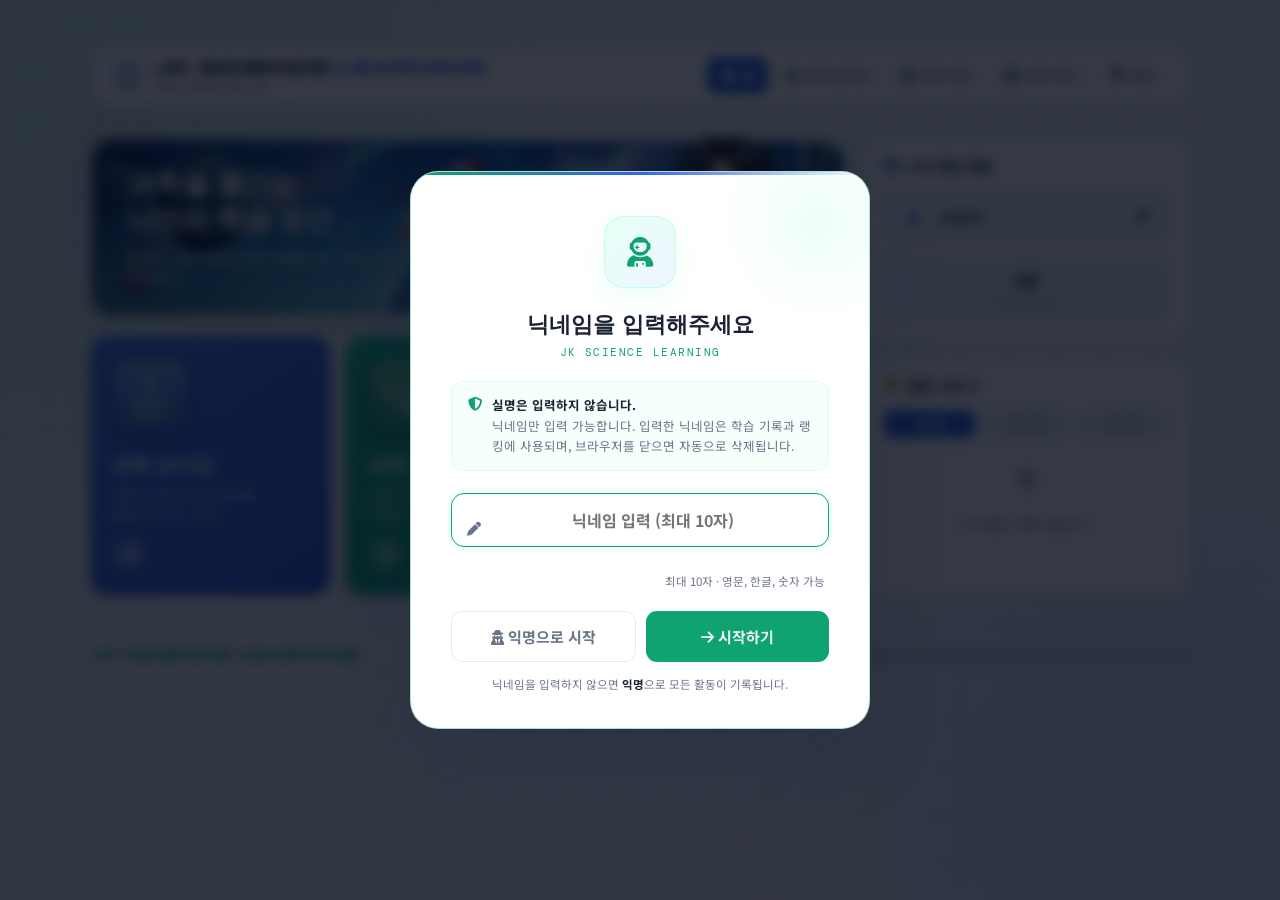
==== index.html @ e24e3aee "Update index.html" ====
<!DOCTYPE html>
<html lang="ko">
<head>
  <meta charset="UTF-8"/>
  <meta name="viewport" content="width=device-width, initial-scale=1.0"/>
  <title>JK SCIENCE LEARNING</title>
  <link rel="preconnect" href="https://fonts.googleapis.com"/>
  <link rel="preconnect" href="https://fonts.gstatic.com" crossorigin/>
  <link href="https://fonts.googleapis.com/css2?family=Noto+Sans+KR:wght@300;400;500;700;900&family=DM+Mono:wght@400;500&family=Syne:wght@700;800&display=swap" rel="stylesheet"/>
  <link rel="stylesheet" href="https://cdnjs.cloudflare.com/ajax/libs/font-awesome/6.5.1/css/all.min.css"/>
  <style>
    /* ══════════════════════════════════════
       JK SCIENCE LEARNING — 통합 디자인 시스템
       ══════════════════════════════════════ */
    :root {
      --bg:#eef2fb; --surface:#ffffff; --card:#ffffff; --card-h:#f5f8ff;
      --accent:#0ea36f; --a-glow:rgba(14,163,111,0.16);
      --blue:#3763e8; --red:#e0463f; --green:#12b886; --gold:#e2960b; --purple:#7048e8;
      --text:#1a2233; --sub:#6a7488;
      --border:rgba(20,30,60,0.09); --border-h:rgba(14,163,111,0.35);
      --nav-blue:#3763e8; --nav-blue2:#5b8def;
    }
    *,*::before,*::after { box-sizing:border-box; margin:0; padding:0; }
    html { scroll-behavior:smooth; }
    body {
      font-family:'Noto Sans KR',sans-serif; background:var(--bg); color:var(--text);
      min-height:100vh; padding:0 20px 60px; display:flex; flex-direction:column; align-items:center;
    }
    body::before {
      content:''; position:fixed; inset:0; z-index:0;
      background-image:linear-gradient(var(--border) 1px,transparent 1px),linear-gradient(90deg,var(--border) 1px,transparent 1px);
      background-size:48px 48px; pointer-events:none;
    }
    .bg-glow { position:fixed; z-index:0; pointer-events:none; border-radius:50%; filter:blur(120px); opacity:0.12; }
    .bg-glow-1 { width:600px; height:600px; background:var(--accent); top:-200px; left:-200px; }
    .bg-glow-2 { width:500px; height:500px; background:var(--blue); bottom:-150px; right:-150px; }

    .wrap { position:relative; z-index:1; width:100%; max-width:clamp(1100px, 82vw, 1500px); display:flex; flex-direction:column; gap:30px; padding-top:44px; }

    /* HEADER */
    header { display:flex; justify-content:space-between; align-items:center; padding-bottom:24px; border-bottom:1px solid var(--border); }
    .logo h1 { font-family:'Syne',sans-serif; font-size:25px; font-weight:800; letter-spacing:2px; color:var(--accent); text-shadow:0 0 20px rgba(91,255,200,0.4); cursor:pointer; }
    .logo p { font-size:13px; color:var(--sub); margin-top:5px; }
    .rank-chip { display:flex; align-items:center; gap:9px; background:var(--card); border:1px solid var(--border); border-radius:50px; padding:10px 18px; font-size:14px; font-weight:700; cursor:pointer; transition:all 0.2s; }
    .rank-chip:hover { border-color:var(--gold); color:var(--gold); box-shadow:0 0 16px rgba(255,209,102,0.15); }
    .rank-chip i { color:var(--gold); }

    /* VIEW */
    .view { display:none; flex-direction:column; gap:28px; }
    .view.active { display:flex; animation:fadeIn 0.4s ease; }

    /* WELCOME */
    .welcome { background:linear-gradient(135deg,var(--card) 0%,#eef2fb 100%); border:1px solid var(--border); border-radius:20px; padding:38px 42px; position:relative; overflow:hidden; }
    .welcome::before { content:''; position:absolute; top:-70px; right:-70px; width:240px; height:240px; background:radial-gradient(circle,rgba(91,255,200,0.14),transparent 65%); }
    .welcome::after { content:''; position:absolute; bottom:0; left:0; width:100%; height:3px; background:linear-gradient(90deg,var(--accent),var(--blue),transparent); }
    .welcome h2 { font-size:25px; font-weight:900; line-height:1.35; margin-bottom:10px; }
    .welcome h2 em { font-style:normal; color:var(--accent); }
    .welcome p { font-size:14.5px; color:var(--sub); line-height:1.7; }
    .welcome p em { font-style:normal; color:var(--accent); font-weight:700; }

    /* SECTION LABEL */
    .sec-head { display:flex; align-items:center; gap:12px; }
    .sec-label { font-family:'DM Mono',monospace; font-size:11px; letter-spacing:0.15em; text-transform:uppercase; color:var(--accent); }
    .sec-div { flex:1; height:1px; background:var(--border); }

    /* ══ 홈 탭 메뉴 ══ */
    .home-tab-grid { display:grid; grid-template-columns:repeat(3,1fr); gap:22px; }
    @media (max-width:860px){ .home-tab-grid{ grid-template-columns:repeat(2,1fr); } }
    @media (max-width:560px){ .home-tab-grid{ grid-template-columns:1fr; } }
    .home-tab-card {
      background:var(--card); border:1px solid var(--border); border-radius:22px; padding:44px 32px;
      cursor:pointer; transition:all 0.28s cubic-bezier(.25,.8,.25,1); position:relative; overflow:hidden;
      display:flex; flex-direction:column; align-items:center; text-align:center; gap:12px;
    }
    .home-tab-card::before { content:''; position:absolute; top:0; left:0; width:100%; height:4px; background:var(--htc); }
    .home-tab-card .htc-glow { position:absolute; width:280px; height:280px; border-radius:50%; background:var(--htc); opacity:0; filter:blur(80px); top:-80px; right:-80px; transition:opacity 0.4s; }
    .home-tab-card:hover { transform:translateY(-8px); background:var(--card-h); border-color:rgba(20,30,60,0.16); box-shadow:0 22px 55px rgba(20,30,60,0.16); }
    .home-tab-card:hover .htc-glow { opacity:0.18; }
    .htc-icon { width:80px; height:80px; border-radius:20px; display:grid; place-items:center; font-size:36px; color:var(--htc); border:1px solid var(--htc); background:color-mix(in srgb, var(--htc) 10%, transparent); margin-bottom:6px; }
    .htc-title { font-family:'Syne',sans-serif; font-size:22px; font-weight:800; color:var(--text); }
    .htc-en { font-family:'DM Mono',monospace; font-size:11px; color:var(--htc); letter-spacing:0.12em; }
    .htc-desc { font-size:13.5px; color:var(--sub); line-height:1.65; max-width:280px; }
    .htc-go { margin-top:6px; font-size:14px; font-weight:700; color:var(--htc); display:flex; align-items:center; gap:7px; }

    /* GRADE CARDS */
    .grade-grid { display:grid; grid-template-columns:repeat(3,1fr); gap:22px; }
    @media (max-width:820px){ .grade-grid{ grid-template-columns:1fr; } }
    .grade-card {
      background:var(--card); border:1px solid var(--border); border-radius:22px; padding:40px 30px;
      cursor:pointer; transition:all 0.28s cubic-bezier(.25,.8,.25,1); position:relative; overflow:hidden;
      display:flex; flex-direction:column; align-items:center; text-align:center; gap:10px; min-height:280px; justify-content:center;
    }
    .grade-card::before { content:''; position:absolute; top:0; left:0; width:100%; height:4px; background:var(--gc); }
    .grade-card .gcard-glow { position:absolute; width:200px; height:200px; border-radius:50%; background:var(--gc); opacity:0; filter:blur(70px); top:-40px; right:-40px; transition:opacity 0.4s; }
    .grade-card:not(.disabled):hover { transform:translateY(-8px); background:var(--card-h); border-color:rgba(20,30,60,0.16); box-shadow:0 22px 55px rgba(20,30,60,0.16); }
    .grade-card:not(.disabled):hover .gcard-glow { opacity:0.22; }
    .grade-card.disabled { opacity:0.5; cursor:not-allowed; }
    .gc-icon { width:72px; height:72px; border-radius:18px; display:grid; place-items:center; font-size:32px; color:var(--gc); border:1px solid var(--gc); background:color-mix(in srgb, var(--gc) 10%, transparent); margin-bottom:8px; }
    .gc-num { font-family:'Syne',sans-serif; font-size:46px; font-weight:800; color:var(--gc); line-height:1; letter-spacing:1px; }
    .gc-label { font-family:'Noto Sans KR',sans-serif; font-size:16px; font-weight:700; color:var(--text); }
    .gc-meta { font-family:'DM Mono',monospace; font-size:13px; color:var(--sub); margin-top:2px; }
    .gc-btn { margin-top:12px; font-size:13px; font-weight:700; color:var(--gc); display:flex; align-items:center; gap:7px; }
    .gc-btn.locked { color:var(--sub); }

    /* SUBPAGE HEAD */
    .sub-head { display:flex; align-items:center; gap:16px; }
    .back-btn { width:44px; height:44px; border-radius:12px; background:var(--card); border:1px solid var(--border); color:var(--text); display:grid; place-items:center; font-size:16px; cursor:pointer; transition:all 0.2s; flex-shrink:0; }
    .back-btn:hover { border-color:var(--border-h); color:var(--accent); }
    .sub-title { display:flex; flex-direction:column; }
    .sub-title h2 { font-size:24px; font-weight:900; letter-spacing:-0.5px; }
    .sub-title .crumb { font-family:'DM Mono',monospace; font-size:11px; letter-spacing:0.12em; text-transform:uppercase; color:var(--sub); margin-bottom:4px; }
    .sub-actions { margin-left:auto; }

    /* FILTER TABS */
    .filters { display:flex; gap:8px; flex-wrap:wrap; }
    .ftab { padding:8px 16px; border-radius:9px; background:var(--card); border:1px solid var(--border); color:var(--sub); font-size:13px; font-weight:600; cursor:pointer; transition:all 0.2s; max-width:220px; overflow:hidden; text-overflow:ellipsis; white-space:nowrap; }
    .ftab:hover { color:var(--text); }
    .ftab.active { background:var(--accent); color:var(--bg); border-color:var(--accent); }

    /* CHAPTER GRID */
    .ch-grid { display:grid; grid-template-columns:repeat(auto-fit,minmax(150px,1fr)); gap:14px; }
    @media (max-width:480px){ .ch-grid{ grid-template-columns:repeat(2,1fr); gap:10px; } }
    @media (max-width:340px){ .ch-grid{ grid-template-columns:1fr; } }
    .ch-card { background:var(--card); border:1px solid var(--border); border-radius:16px; padding:22px; cursor:pointer; transition:all 0.25s; display:flex; flex-direction:column; gap:11px; }
    .ch-card:hover { background:var(--card-h); border-color:var(--border-h); transform:translateY(-4px); box-shadow:0 12px 30px rgba(20,30,60,0.128); }
    .ch-top { display:flex; justify-content:space-between; align-items:center; }
    .ch-ic { width:40px; height:40px; background:rgba(91,255,200,0.08); border:1px solid rgba(91,255,200,0.2); border-radius:10px; display:grid; place-items:center; color:var(--accent); font-size:16px; }
    .ch-cnt { font-family:'DM Mono',monospace; font-size:13px; color:var(--sub); }
    .ch-title { font-size:15px; font-weight:700; line-height:1.4; }
    .ch-levels { display:flex; gap:6px; }
    .lv { font-size:11px; padding:3px 8px; border-radius:5px; font-weight:700; }
    .lv1 { color:var(--green); background:rgba(107,203,119,0.1); }
    .lv2 { color:var(--blue); background:rgba(77,150,255,0.1); }
    .lv3 { color:var(--red); background:rgba(255,107,107,0.1); }
    .ch-go { font-size:13px; font-weight:700; color:var(--accent); display:flex; align-items:center; gap:6px; margin-top:2px; }

    /* CHAPTER HUB (mode select) */
    .mode-grid { display:grid; grid-template-columns:repeat(3,1fr); gap:20px; }
    @media (max-width:820px){ .mode-grid{ grid-template-columns:1fr; } }
    .mode-card { background:var(--card); border:1px solid var(--border); border-radius:20px; padding:32px 26px; cursor:pointer; transition:all 0.28s; position:relative; overflow:hidden; display:flex; flex-direction:column; gap:10px; }
    .mode-card::before { content:''; position:absolute; bottom:0; left:0; width:100%; height:3px; background:var(--mc); transform:scaleX(0); transform-origin:left; transition:transform 0.35s; }
    .mode-card:hover { transform:translateY(-6px); background:var(--card-h); border-color:rgba(20,30,60,0.16); box-shadow:0 18px 44px rgba(20,30,60,0.144); }
    .mode-card:hover::before { transform:scaleX(1); }
    .mc-ic { width:56px; height:56px; border-radius:14px; display:grid; place-items:center; font-size:24px; color:var(--mc); border:1px solid var(--mc); background:color-mix(in srgb,var(--mc) 8%,transparent); margin-bottom:6px; }
    .mc-title { font-size:20px; font-weight:900; display:flex; align-items:center; gap:8px; }
    .mc-en { font-family:'DM Mono',monospace; font-size:11px; color:var(--mc); letter-spacing:0.1em; }
    .mc-desc { font-size:13px; color:var(--sub); line-height:1.6; }
    .mc-go { margin-top:8px; font-size:13px; font-weight:700; color:var(--mc); display:flex; align-items:center; gap:6px; }

    /* FLASHCARD */
    .fc-container { perspective:1200px; width:100%; max-width:580px; height:330px; margin:14px auto; cursor:pointer; }
    .fc-inner { width:100%; height:100%; position:relative; transform-style:preserve-3d; transition:transform 0.55s cubic-bezier(0.4,0,0.2,1); }
    .fc-inner.flipped { transform:rotateY(180deg); }
    .fc-face { position:absolute; width:100%; height:100%; backface-visibility:hidden; -webkit-backface-visibility:hidden; border-radius:20px; border:2px solid var(--border-h); padding:38px; display:flex; flex-direction:column; justify-content:center; align-items:center; text-align:center; box-shadow:0 15px 40px rgba(20,30,60,0.128); }
    .fc-front { background:linear-gradient(135deg,var(--card) 0%,#ffffff 100%); }
    .fc-front .fc-hint { font-size:13px; color:var(--accent); margin-bottom:16px; font-weight:700; }
    .fc-front h2 { font-size:40px; font-weight:900; word-break:keep-all; line-height:1.25; }
    .fc-front .fc-tap { position:absolute; bottom:18px; font-size:12px; color:var(--sub); opacity:0.6; }
    .fc-back { background:linear-gradient(135deg,#ffffff 0%,var(--card) 100%); transform:rotateY(180deg); border-color:rgba(77,150,255,0.35); }
    .fc-back h3 { font-size:23px; color:var(--accent); margin-bottom:16px; }
    .fc-back .def { font-size:18px; line-height:1.6; word-break:keep-all; margin-bottom:16px; }
    .fc-back .ex { font-size:14px; color:var(--sub); font-style:italic; margin-bottom:8px; }
    .fc-back .rus { font-size:13px; color:var(--blue); }
    .fc-ctrl { display:flex; justify-content:center; align-items:center; gap:22px; }
    .fc-ctrl button { background:var(--card); border:1px solid var(--border); color:var(--text); width:52px; height:52px; border-radius:50%; cursor:pointer; font-size:18px; transition:0.2s; }
    .fc-ctrl button:hover { border-color:var(--accent); color:var(--accent); transform:scale(1.08); }
    .fc-prog { font-family:'DM Mono',monospace; font-size:16px; font-weight:700; color:var(--sub); min-width:80px; text-align:center; }

    /* GAME HUD */
    .game-hud { display:flex; gap:14px; flex-wrap:wrap; }
    .hud-box { background:var(--card); border:1px solid var(--border); border-radius:12px; padding:14px 22px; text-align:center; flex:1; min-width:90px; }
    .hud-val { font-family:'DM Mono',monospace; font-size:24px; font-weight:700; }
    .hud-label { font-size:11px; color:var(--sub); margin-top:2px; }
    .hud-time .hud-val { color:var(--gold); }
    .hud-score .hud-val { color:var(--accent); }
    .hud-combo .hud-val { color:var(--red); }

    /* RACE */
    .race-q { background:linear-gradient(135deg,var(--card),#ffffff); border:1px solid var(--border-h); border-radius:18px; padding:36px 30px; text-align:center; min-height:120px; display:flex; flex-direction:column; justify-content:center; gap:8px; }
    .race-q .q-hint { font-size:12px; color:var(--accent); font-weight:700; }
    .race-q .q-def { font-size:22px; font-weight:700; line-height:1.5; word-break:keep-all; }
    .race-opts { display:grid; grid-template-columns:repeat(2,1fr); gap:14px; }
    @media (max-width:560px){ .race-opts{ grid-template-columns:1fr; } }
    .opt-btn { background:var(--card); border:1px solid var(--border); border-radius:14px; padding:20px; font-family:'Noto Sans KR',sans-serif; font-size:18px; font-weight:700; color:var(--text); cursor:pointer; transition:all 0.15s; }
    .opt-btn:hover { border-color:var(--accent); background:var(--card-h); }
    .opt-btn.correct { background:rgba(91,255,200,0.2); border-color:var(--accent); color:var(--accent); }
    .opt-btn.wrong { background:rgba(255,107,107,0.18); border-color:var(--red); color:var(--red); }

    /* HUNT */
    .hunt-target { background:linear-gradient(135deg,var(--card),#ffffff); border:1px solid var(--border-h); border-radius:16px; padding:24px; text-align:center; }
    .hunt-target .ht-hint { font-size:12px; color:var(--green); font-weight:700; margin-bottom:8px; }
    .hunt-target .ht-def { font-size:19px; font-weight:700; line-height:1.5; word-break:keep-all; }
    .hunt-board { display:grid; grid-template-columns:repeat(4,1fr); gap:12px; }
    @media (max-width:560px){ .hunt-board{ grid-template-columns:repeat(2,1fr); } }
    .hunt-cell { background:var(--card); border:1px solid var(--border); border-radius:12px; padding:18px 10px; text-align:center; font-size:15px; font-weight:700; cursor:pointer; transition:all 0.15s; min-height:64px; display:flex; align-items:center; justify-content:center; word-break:keep-all; }
    .hunt-cell:hover { border-color:var(--green); background:var(--card-h); }
    .hunt-cell.found { background:rgba(107,203,119,0.15); border-color:var(--green); color:var(--green); pointer-events:none; opacity:0.65; }
    .hunt-cell.shake { animation:shake 0.35s; border-color:var(--red); }
    @keyframes shake { 0%,100%{transform:translateX(0)} 25%{transform:translateX(-6px)} 75%{transform:translateX(6px)} }

    /* RESULT */
    .result-card { background:linear-gradient(135deg,var(--card),#ffffff); border:1px solid var(--border-h); border-radius:20px; padding:44px; text-align:center; }
    .result-card .trophy { font-size:50px; color:var(--gold); margin-bottom:16px; }
    .result-card h2 { font-size:26px; font-weight:900; margin-bottom:8px; }
    .result-card .score-big { font-family:'DM Mono',monospace; font-size:54px; font-weight:700; color:var(--accent); margin:10px 0; }
    .result-card .res-detail { color:var(--sub); font-size:14px; }

    /* RANKING */
    .rank-table { background:var(--card); border:1px solid var(--border); border-radius:16px; overflow:hidden; }
    .rank-row { display:flex; align-items:center; padding:14px 20px; border-bottom:1px solid var(--border); gap:14px; }
    .rank-row:last-child { border-bottom:none; }
    .rank-row.me { background:rgba(91,255,200,0.06); }
    .rank-pos { font-family:'DM Mono',monospace; font-size:18px; font-weight:700; width:40px; color:var(--sub); }
    .rank-pos.top1 { color:var(--gold); }
    .rank-pos.top2 { color:#c0c8d4; }
    .rank-pos.top3 { color:#cd7f32; }
    .rank-name { flex:1; font-weight:700; font-size:15px; }
    .rank-meta { font-size:12px; color:var(--sub); }
    .rank-score { font-family:'DM Mono',monospace; font-size:18px; font-weight:700; color:var(--accent); }

    /* ══ 과학 게임 — 게임 선택 카드 ══ */
    .mem-game-grid { display:grid; grid-template-columns:repeat(auto-fit,minmax(240px,1fr)); gap:22px; }
    @media (max-width:620px){ .mem-game-grid{ grid-template-columns:1fr; } }
    .mem-game-card {
      background:var(--card); border:1px solid var(--border); border-radius:22px; padding:40px 30px;
      cursor:pointer; transition:all 0.28s; position:relative; overflow:hidden;
      display:flex; flex-direction:column; align-items:center; text-align:center; gap:10px;
    }
    .mem-game-card::before { content:''; position:absolute; top:0; left:0; width:100%; height:4px; background:var(--mgc); }
    .mem-game-card .mgc-glow { position:absolute; width:200px; height:200px; border-radius:50%; background:var(--mgc); opacity:0; filter:blur(70px); top:-40px; right:-40px; transition:opacity 0.4s; }
    .mem-game-card:hover { transform:translateY(-8px); background:var(--card-h); border-color:rgba(20,30,60,0.16); box-shadow:0 22px 55px rgba(20,30,60,0.16); }
    .mem-game-card:hover .mgc-glow { opacity:0.22; }
    .mgc-icon { width:72px; height:72px; border-radius:18px; display:grid; place-items:center; font-size:32px; color:var(--mgc); border:1px solid var(--mgc); background:color-mix(in srgb,var(--mgc) 10%,transparent); margin-bottom:8px; }
    .mgc-title { font-family:'Syne',sans-serif; font-size:20px; font-weight:800; }
    .mgc-en { font-family:'DM Mono',monospace; font-size:11px; color:var(--mgc); letter-spacing:0.1em; }
    .mgc-desc { font-size:13px; color:var(--sub); line-height:1.6; }
    .mgc-go { font-size:13px; font-weight:700; color:var(--mgc); display:flex; align-items:center; gap:6px; margin-top:6px; }

    /* ══ 과학 게임 — 난이도 선택 ══ */
    .mem-name-box { display:flex; align-items:center; gap:12px; background:var(--card); border:1px solid var(--border); border-radius:14px; padding:16px 20px; }
    .mem-name-box label { font-size:13px; color:var(--sub); font-weight:600; white-space:nowrap; }
    .mem-name-box input { flex:1; background:var(--bg); border:1px solid var(--border); border-radius:8px; padding:10px 14px; color:var(--text); font-family:'Noto Sans KR',sans-serif; font-size:15px; font-weight:700; max-width:200px; }
    .mem-name-box input:focus { outline:none; border-color:var(--accent); }
    .levels-grid { display:grid; grid-template-columns:repeat(auto-fit,minmax(150px,1fr)); gap:14px; }
    .lvl-card { background:var(--card); border:1px solid var(--border); border-radius:18px; padding:22px 16px; cursor:pointer; transition:all 0.2s; text-align:center; display:flex; flex-direction:column; gap:8px; }
    .lvl-card:hover { transform:translateY(-4px); background:var(--card-h); border-color:var(--border-h); box-shadow:0 12px 30px rgba(20,30,60,0.128); }
    .lvl-num { font-family:'Syne',sans-serif; font-size:38px; font-weight:800; color:var(--accent); line-height:1; }
    .lvl-desc { font-size:13px; color:var(--sub); }
    .lvl-pts { font-size:12px; font-weight:700; color:var(--bg); background:var(--accent); padding:3px 10px; border-radius:20px; display:inline-block; }
    .lvl-best { font-size:11px; color:var(--gold); }

    /* ══ 과학 게임 — 게임 보드 ══ */
    .mem-hud { display:flex; justify-content:space-between; align-items:center; gap:10px; flex-wrap:wrap; }
    .mem-hud .chip { background:var(--card); border:1px solid var(--border); border-radius:30px; padding:10px 16px; font-weight:700; font-size:14px; display:flex; align-items:center; gap:6px; }
    .mem-hud .chip b { font-size:18px; color:var(--accent); font-family:'DM Mono',monospace; }
    .mem-hud .chip.time-chip b { color:var(--gold); }
    .mem-hud-btns { display:flex; gap:8px; }
    .mem-btn { background:var(--card); border:1px solid var(--border); color:var(--text); cursor:pointer; padding:10px 16px; border-radius:30px; font-weight:700; font-size:14px; transition:all 0.2s; }
    .mem-btn:hover { border-color:var(--border-h); color:var(--accent); }
    .mem-board { display:grid; gap:clamp(6px,1.5vw,12px); margin:0 auto; perspective:1000px; max-width:680px; width:100%; }
    .mem-card { width:100%; aspect-ratio:3/4; min-height:80px; cursor:pointer; position:relative; transform-style:preserve-3d; transition:transform 0.45s; }
    .mem-card.flipped { transform:rotateY(180deg); }
    .mem-card.matched { animation:memPop .4s ease; pointer-events:none; }
    @keyframes memPop{0%{transform:rotateY(180deg) scale(1);}50%{transform:rotateY(180deg) scale(1.12);}100%{transform:rotateY(180deg) scale(1);}}
    .mem-face { position:absolute; inset:0; border-radius:14px; backface-visibility:hidden; -webkit-backface-visibility:hidden; display:flex; flex-direction:column; align-items:center; justify-content:center; box-shadow:0 4px 10px rgba(20,30,60,0.18); overflow:hidden; }
    /* 앞면 (뒤집히기 전) */
    .mem-front { background:linear-gradient(135deg,#e3e9fb,#eef2fb); border:2px solid rgba(20,30,60,0.10); color:var(--sub); font-size:clamp(24px,7vw,40px); }
    .mem-front::after { content:"?"; font-weight:800; }
    /* 뒷면 — 원소기호 (심볼) */
    .mem-back { transform:rotateY(180deg); }
    .mem-back.sym { background:linear-gradient(135deg,#ffffff,#fff4e6); color:#9a3412; }
    /* 뒷면 — 원소기호 (이름) */
    .mem-back.name { background:linear-gradient(135deg,#11998e,#38ef7d); color:#053b30; }
    /* 뒷면 — 생물분류 (카테고리) */
    .mem-back.bio-cat { background:linear-gradient(135deg,#5aa0ff,#a78bfa); color:#fff; }
    /* 뒷면 — 생물분류 (예시) */
    .mem-back.bio-ex { background:linear-gradient(135deg,#74d883,#38ef7d); color:#052a0a; }
    .mem-back .mem-emoji { font-size:clamp(22px,7vw,36px); line-height:1; }
    .mem-back .mem-symbol { font-size:clamp(20px,7vw,38px); font-weight:800; margin-top:2px; }
    .mem-back .mem-nm { font-size:clamp(14px,4.5vw,24px); font-weight:800; text-align:center; padding:4px; word-break:keep-all; }
    .mem-back .mem-anum { position:absolute; top:6px; left:8px; font-size:11px; font-weight:700; opacity:0.65; }
    .mem-card.matched .mem-face { box-shadow:0 0 0 3px var(--gold), 0 4px 10px rgba(20,30,60,0.18); }

    /* ══ 기억력 랭킹 ══ */
    .mem-rank-section { display:flex; flex-direction:column; gap:14px; }
    .mem-rank-tabs { display:flex; gap:6px; flex-wrap:wrap; }
    .mem-rank-tabs button { background:var(--card); border:1px solid var(--border); color:var(--sub); cursor:pointer; padding:8px 14px; border-radius:9px; font-weight:700; font-size:13px; transition:all 0.2s; }
    .mem-rank-tabs button.on { background:var(--accent); color:var(--bg); border-color:var(--accent); }

    /* BUTTONS */
    .btn { padding:14px 28px; border-radius:11px; border:none; font-family:'Noto Sans KR',sans-serif; font-size:15px; font-weight:700; cursor:pointer; transition:all 0.2s; }
    .btn-primary { background:var(--accent); color:var(--bg); }
    .btn-primary:hover { box-shadow:0 0 24px var(--a-glow); transform:translateY(-2px); }
    .btn-ghost { background:transparent; color:var(--sub); border:1px solid var(--border); }
    .btn-ghost:hover { color:var(--text); border-color:rgba(20,30,60,0.22); }
    .btn-row { display:flex; gap:12px; justify-content:center; flex-wrap:wrap; }

    /* EMPTY */
    .empty { padding:70px 30px; text-align:center; border:1.5px dashed var(--border); border-radius:18px; }
    .empty i { font-size:38px; color:var(--sub); opacity:0.5; margin-bottom:16px; }
    .empty h4 { font-size:16px; font-weight:700; margin-bottom:8px; }
    .empty p { font-size:13px; color:var(--sub); }

    /* MODAL */
    .overlay { display:none; position:fixed; inset:0; z-index:1000; background:rgba(2,8,20,0.8); backdrop-filter:blur(6px); align-items:center; justify-content:center; padding:20px; }
    .overlay.open { display:flex; animation:fadeIn 0.25s; }
    .modal { background:var(--surface); border:1px solid var(--border-h); border-radius:18px; width:100%; max-width:420px; padding:34px; box-shadow:0 30px 70px rgba(20,30,60,0.18); animation:pop 0.3s cubic-bezier(.2,.9,.3,1.2); text-align:center; }
    .modal .trophy { font-size:42px; color:var(--gold); margin-bottom:12px; }
    .modal h3 { font-size:20px; font-weight:900; margin-bottom:6px; }
    .modal p { font-size:13px; color:var(--sub); margin-bottom:20px; }
    .modal input { width:100%; background:var(--bg); border:1px solid var(--border); border-radius:10px; padding:13px 16px; color:var(--text); font-family:'Noto Sans KR',sans-serif; font-size:16px; text-align:center; margin-bottom:18px; }
    .modal input:focus { outline:none; border-color:var(--accent); }
    /* 과학 게임 결과 모달 */
    .mem-result-modal { background:var(--surface); border:1px solid var(--border-h); border-radius:24px; width:100%; max-width:380px; padding:32px 28px; box-shadow:0 30px 70px rgba(20,30,60,0.18); animation:pop 0.3s cubic-bezier(.2,.9,.3,1.2); text-align:center; }
    .mem-result-modal .trophy { font-size:54px; margin-bottom:8px; }
    .mem-result-modal h2 { font-size:22px; font-weight:900; margin-bottom:4px; }
    .mem-result-modal .mem-score { font-family:'DM Mono',monospace; font-size:48px; font-weight:700; color:var(--accent); }
    .mem-result-modal .mem-sub { font-size:13px; color:var(--sub); margin:4px 0 12px; }
    .newbest-badge { display:inline-block; background:var(--gold); color:#3a2500; font-weight:800; padding:5px 14px; border-radius:20px; font-size:13px; margin-bottom:10px; }
    .submit-msg { font-size:13px; color:var(--green); font-weight:700; min-height:18px; margin-bottom:10px; }
    .mem-modal-btns { display:flex; gap:10px; margin-top:8px; }
    .mmb { flex:1; border:none; cursor:pointer; padding:14px; border-radius:14px; font-weight:800; font-size:15px; color:#fff; transition:all 0.2s; }
    .mmb:hover { transform:translateY(-2px); }
    .mmb.again { background:#f97316; }
    .mmb.rank  { background:var(--blue); }
    .mmb.home  { background:#4b5563; }

    /* FOOTER */
    footer { border-top:1px solid var(--border); padding-top:20px; display:flex; justify-content:space-between; align-items:center; flex-wrap:wrap; gap:8px; }
    footer .fbrand { font-family:'Syne',sans-serif; font-size:13px; font-weight:800; color:var(--accent); letter-spacing:1px; }
    footer p { font-size:12px; color:var(--sub); }

    /* TOAST */
    .toast { position:fixed; bottom:30px; left:50%; transform:translateX(-50%) translateY(20px); background:var(--card); border:1px solid var(--border-h); color:var(--text); padding:13px 24px; border-radius:10px; font-size:13.5px; font-weight:600; opacity:0; pointer-events:none; z-index:2000; transition:all 0.3s; box-shadow:0 10px 30px rgba(20,30,60,0.16); display:flex; align-items:center; gap:9px; }
    .toast i { color:var(--accent); }
    .toast.show { opacity:1; transform:translateX(-50%) translateY(0); }

    /* confetti */
    .confetti-piece { position:fixed; top:-12px; width:10px; height:16px; z-index:3000; pointer-events:none; }

    @keyframes fadeIn { from{opacity:0} to{opacity:1} }
    @keyframes pop { from{opacity:0;transform:scale(.92) translateY(10px)} to{opacity:1;transform:none} }

    /* ══ 퀴즈 레벨바 ══ */
    .qlbar { width:18px; height:6px; background:var(--border); border-radius:3px; transition:background 0.4s; }
    .qlbar.on { background:var(--accent); }

    /* ══ 퀴즈 선택지 버튼 ══ */
    .qz-choice {
      background:var(--surface); border:1px solid var(--border); border-radius:12px;
      padding:13px 18px; font-size:14px; font-weight:600; color:var(--sub);
      text-align:left; cursor:pointer; display:flex; align-items:center; gap:12px;
      transition:all 0.15s; font-family:'Noto Sans KR',sans-serif; width:100%;
    }
    .qz-choice:hover { border-color:var(--border-h); background:var(--card-h); color:var(--text); transform:translateX(4px); }
    .qz-choice.selected { border-color:var(--accent); background:rgba(91,255,200,0.07); color:var(--text); }
    .qz-choice.correct  { border-color:var(--green);  background:rgba(116,216,131,0.1);  color:var(--green); }
    .qz-choice.wrong    { border-color:var(--red);    background:rgba(255,123,123,0.1);   color:var(--red); }
    .qz-choice-num {
      width:26px; height:26px; border-radius:50%; background:var(--card);
      color:var(--sub); display:grid; place-items:center; font-size:11px;
      font-weight:700; flex-shrink:0; font-family:'DM Mono',monospace; transition:all 0.15s;
    }
    .qz-choice:hover .qz-choice-num,
    .qz-choice.selected .qz-choice-num { background:var(--accent); color:var(--bg); }
    .qz-choice.correct .qz-choice-num  { background:var(--green);  color:var(--bg); }
    .qz-choice.wrong   .qz-choice-num  { background:var(--red);    color:#fff; }

    /* ══════════════════════════════════════
       추가 — 새 상단 네비게이션 / 대시보드 홈 / 로그인 모달 / 반응형
       ══════════════════════════════════════ */
    .topnav{ background:var(--card); border:1px solid var(--border); border-radius:16px; padding:12px 20px; display:flex; align-items:center; justify-content:space-between; gap:12px; box-shadow:0 2px 14px rgba(20,30,60,0.05); flex-wrap:wrap; }
    .topnav .brand{ display:flex; align-items:center; gap:10px; cursor:pointer; }
    .topnav .brand img{ width:clamp(26px,3vw,34px); height:clamp(26px,3vw,34px); object-fit:contain; }
    .topnav .brand-text h1{ font-family:'Syne',sans-serif; font-size:clamp(14px,1.6vw,17px); font-weight:800; letter-spacing:0.3px; white-space:nowrap; }
    .topnav .brand-text h1 span{ color:var(--nav-blue); }
    .topnav .brand-text p{ font-size:11px; color:var(--sub); }
    .topnav nav{ display:flex; gap:4px; flex-wrap:wrap; }
    .topnav nav a{ display:flex; align-items:center; gap:6px; padding:9px 14px; border-radius:10px; font-size:13px; font-weight:500; color:var(--sub); cursor:pointer; white-space:nowrap; transition:all .2s; }
    .topnav nav a:hover{ background:var(--card-h); color:var(--text); }
    .topnav nav a.active{ background:var(--nav-blue); color:#fff; font-weight:700; }
    .topnav .user-area{ display:flex; align-items:center; gap:10px; }
    .topnav .user-name{ font-size:13px; font-weight:700; white-space:nowrap; max-width:120px; overflow:hidden; text-overflow:ellipsis; }
    .topnav .avatar{ width:36px; height:36px; border-radius:50%; background:var(--bg); display:grid; place-items:center; color:var(--nav-blue); font-size:15px; flex-shrink:0; }
    .topnav .key-btn{ width:36px; height:36px; border-radius:50%; background:var(--bg); border:1px solid var(--border); display:grid; place-items:center; color:var(--sub); cursor:pointer; transition:all .2s; flex-shrink:0; }
    .topnav .key-btn:hover{ color:var(--gold); border-color:var(--gold); }
    .topnav .key-btn.logged-in{ color:var(--accent); border-color:var(--accent); }
    @media (max-width:820px){ .topnav nav a span{ display:none; } .topnav nav a{ padding:9px 11px; } }
    @media (max-width:560px){ .topnav{ justify-content:center; } .topnav .brand-text p{ display:none; } .topnav .user-name{ max-width:70px; } }
    @media (max-width:420px){ .topnav .brand-text h1{ font-size:13px; } }

    .dash-grid{ display:grid; grid-template-columns:2.3fr 1fr; gap:20px; }
    @media (max-width:900px){ .dash-grid{ grid-template-columns:1fr; } }
    .dash-left{ display:flex; flex-direction:column; gap:20px; min-width:0; }
    .dash-side{ display:flex; flex-direction:column; gap:16px; min-width:0; }
    .dash-side .panel:last-child{ flex:1; display:flex; flex-direction:column; }

    .hero-banner{ position:relative; border-radius:20px; overflow:hidden; aspect-ratio:2090/496; width:100%; background-image:url(image/hero_banner.png); background-size:cover; background-position:center; display:flex; align-items:center; box-shadow:0 8px 24px rgba(20,30,60,0.12); }
    .hero-banner::before{ content:''; position:absolute; inset:0; background:linear-gradient(90deg, rgba(6,12,40,0.55) 0%, rgba(6,12,40,0.15) 45%, transparent 65%); }
    .hero-banner .htext{ position:relative; z-index:2; padding:0 5%; max-width:50%; color:#fff; }
    .hero-banner .htext h2{ font-family:'Syne',sans-serif; font-size:clamp(16px,2.4vw,27px); font-weight:800; line-height:1.35; text-shadow:0 2px 10px rgba(0,0,0,0.35); word-break:keep-all; }
    .hero-banner .htext p{ font-size:clamp(10.5px,1.05vw,13.5px); opacity:0.95; margin-top:8px; text-shadow:0 1px 6px rgba(0,0,0,0.35); word-break:keep-all; }
    @media (max-width:700px){ .hero-banner{ aspect-ratio:auto; min-height:150px; } .hero-banner .htext{ max-width:78%; } }
    @media (max-width:420px){ .hero-banner{ min-height:130px; } }

    .dash-cards{ display:grid; grid-template-columns:repeat(3,1fr); gap:16px; }
    @media (max-width:700px){ .dash-cards{ grid-template-columns:1fr; } }
    .dash-card{ border-radius:18px; padding:clamp(18px,2.4vw,24px) clamp(16px,2.2vw,22px); color:#fff; position:relative; overflow:hidden; cursor:pointer; box-shadow:0 8px 22px rgba(20,30,60,0.10); transition:transform .2s, box-shadow .2s; }
    .dash-card:hover{ transform:translateY(-4px); box-shadow:0 14px 30px rgba(20,30,60,0.16); }
    .dash-card.c-blue{ background:linear-gradient(145deg,#4d7cf5,#3355d8); }
    .dash-card.c-green{ background:linear-gradient(145deg,#22c99e,#0f9e78); }
    .dash-card.c-orange{ background:linear-gradient(145deg,#ff9a56,#ec6f2e); }
    .dash-card img.dc-icon{ width:clamp(56px,6vw,76px); height:clamp(56px,6vw,76px); object-fit:contain; margin-bottom:12px; filter:drop-shadow(0 4px 10px rgba(0,0,0,0.18)); }
    .dash-card h3{ font-family:'Syne',sans-serif; font-size:clamp(16px,1.8vw,19px); font-weight:800; margin-bottom:6px; word-break:keep-all; }
    .dash-card p{ font-size:clamp(11.5px,1.2vw,12.5px); opacity:0.92; line-height:1.55; margin-bottom:14px; word-break:keep-all; }
    .dash-card .dc-go{ width:34px; height:34px; border-radius:50%; background:rgba(255,255,255,0.25); display:grid; place-items:center; }

    .panel{ background:var(--card); border:1px solid var(--border); border-radius:16px; padding:18px 20px; box-shadow:0 2px 12px rgba(20,30,60,0.05); }
    .panel-title{ display:flex; align-items:center; gap:8px; font-size:14px; font-weight:700; margin-bottom:14px; }
    .panel-title img{ width:20px; height:20px; object-fit:contain; }
    .stat-row2{ display:grid; grid-template-columns:1fr 1fr; gap:10px; }
    .stat-box2{ background:var(--bg); border-radius:12px; padding:12px; text-align:center; }
    .stat-box2 .v{ font-size:clamp(13px,1.4vw,16px); font-weight:800; }
    .stat-box2 .l{ font-size:11px; color:var(--sub); margin-top:2px; }

    .rank-tabs2{ display:flex; gap:6px; margin-bottom:10px; flex-wrap:wrap; }
    .rank-tabs2 span{ flex:1; text-align:center; font-size:11px; padding:6px 4px; border-radius:8px; color:var(--sub); background:var(--bg); cursor:pointer; white-space:nowrap; }
    .rank-tabs2 span.active{ background:var(--nav-blue); color:#fff; font-weight:700; }
    .rank-item2{ display:flex; align-items:center; gap:10px; padding:7px 0; font-size:13px; border-bottom:1px solid var(--border); }
    .rank-item2:last-child{ border-bottom:none; }
    .rank-item2 .n{ width:20px; height:20px; border-radius:50%; display:grid; place-items:center; font-size:11px; font-weight:800; color:#fff; background:var(--sub); flex-shrink:0; }
    .rank-item2:nth-child(1) .n{ background:#f1b31c; }
    .rank-item2:nth-child(2) .n{ background:#b0b7c3; }
    .rank-item2:nth-child(3) .n{ background:#d98a4a; }
    .rank-item2 .name{ flex:1; font-weight:500; }
    .rank-item2 .pt{ color:var(--sub); font-size:11.5px; }

    /* ===== 로그인 모달 ===== */
    .login-overlay{ position:fixed; inset:0; background:rgba(10,16,36,0.5); display:none; align-items:center; justify-content:center; z-index:3000; padding:20px; }
    .login-overlay.show{ display:flex; }
    .login-box{ background:var(--surface); border-radius:20px; padding:32px 28px; max-width:340px; width:100%; text-align:center; box-shadow:0 30px 70px rgba(20,30,60,0.25); }
    .login-box i.lk{ font-size:30px; color:var(--nav-blue); margin-bottom:10px; }
    .login-box h3{ font-size:17px; font-weight:800; margin-bottom:6px; }
    .login-box p{ font-size:12.5px; color:var(--sub); margin-bottom:18px; }
    .login-box input{ width:100%; padding:12px 14px; border-radius:10px; border:1px solid var(--border); background:var(--bg); color:var(--text); font-size:14px; margin-bottom:14px; font-family:'Noto Sans KR',sans-serif; }
    .login-box .lbtns{ display:flex; gap:8px; }
    .login-box button{ flex:1; padding:11px; border-radius:10px; border:none; font-weight:700; font-size:13.5px; cursor:pointer; }
    .login-box .lb-primary{ background:var(--nav-blue); color:#fff; }
    .login-box .lb-ghost{ background:var(--bg); color:var(--sub); }

    /* ===== 전역 반응형 보강 ===== */
    @media (max-width:560px){
      body{ padding:0 10px 40px; }
      .wrap{ padding-top:16px; gap:18px; }
      .sec-label{ font-size:10px; }
      .htc-title, .mc-title{ font-size:18px; }
    }

    .login-mini{ display:flex; align-items:center; gap:10px; padding:10px 12px; background:var(--bg); border-radius:12px; margin-bottom:12px; }
    .login-mini-avatar{ width:34px; height:34px; border-radius:50%; background:var(--card); border:1px solid var(--border); display:grid; place-items:center; color:var(--nav-blue); font-size:14px; flex-shrink:0; }
    .login-mini-name{ flex:1; font-size:13.5px; font-weight:700; white-space:nowrap; overflow:hidden; text-overflow:ellipsis; }
    .login-mini-key{ width:30px; height:30px; border-radius:50%; background:var(--card); border:1px solid var(--border); display:grid; place-items:center; color:var(--sub); cursor:pointer; flex-shrink:0; transition:all .2s; }
    .login-mini-key:hover{ color:var(--gold); border-color:var(--gold); }
    .login-mini-key.logged-in{ color:var(--accent); border-color:var(--accent); }


  /* ===== 할리갈리 OX (임베드, #halli-app 범위로 스코프됨) ===== */
#halli-app{
    --bg:#EEF2F9; --grid-line:rgba(99,120,160,0.09);
    --card:#FFFFFF; --border:#E7ECF5; --text:#1F2937; --text-dim:#7A8699;
    --green-1:#12b886; --green-2:#0d8f6a; --green-soft:#E7F8F2;
    --red:#ef4444; --red-soft:#FDECEC; --amber:#f59e0b;
    --shadow:0 4px 18px rgba(30,50,90,0.07); --shadow-lg:0 10px 30px rgba(30,50,90,0.12);
    font-family:'Noto Sans KR',sans-serif; color:var(--text);
  }
  #halli-app .wrap{max-width:960px;margin:0 auto;}

  #halli-app .header{
    background:var(--card);border-radius:20px;box-shadow:var(--shadow);
    padding:14px 18px;display:flex;align-items:center;justify-content:space-between;
    flex-wrap:wrap;gap:10px;margin-bottom:16px;
  }
  #halli-app .htitle{display:flex;align-items:center;gap:12px;}
  #halli-app .hicon{
    width:42px;height:42px;border-radius:12px;
    background:linear-gradient(135deg, var(--green-1), var(--green-2));
    display:flex;align-items:center;justify-content:center;font-size:20px;
    box-shadow:0 4px 10px rgba(18,184,134,.35);
  }
  #halli-app .htitle h1{font-size:16.5px;margin:0;font-weight:800;}
  #halli-app .htitle p{margin:1px 0 0;font-size:11.5px;color:var(--text-dim);}
  #halli-app .hbtns{display:flex;gap:7px;flex-wrap:wrap;}
  #halli-app .navbtn{
    background:#F3F5F9;border:1px solid var(--border);color:var(--text);
    font-size:12.5px;font-weight:600;padding:9px 13px;border-radius:12px;
    cursor:pointer;transition:.15s;
  }
  #halli-app .navbtn:hover{background:#E9EDF5;}
  #halli-app .navbtn.primary{
    background:linear-gradient(135deg, var(--green-1), var(--green-2));color:#fff;border:none;
    box-shadow:0 3px 10px rgba(18,184,134,.3);
  }

  /* ===== 시트 불러오기 화면 ===== */
  #halli-app .setup-card{
    background:var(--card);border-radius:20px;box-shadow:var(--shadow);
    padding:26px 22px;max-width:560px;margin:20px auto;
  }
  #halli-app .setup-card h2{font-size:17px;margin:0 0 4px;font-weight:800;}
  #halli-app .setup-card p.sub{font-size:12.5px;color:var(--text-dim);margin:0 0 18px;line-height:1.6;}
  #halli-app .field{margin-bottom:14px;}
  #halli-app .field label{display:block;font-size:12.5px;font-weight:700;margin-bottom:6px;}
  #halli-app .field input{
    width:100%;padding:11px 13px;border-radius:10px;border:1.5px solid var(--border);
    font-size:13px;font-family:'Noto Sans KR';outline:none;transition:.15s;
  }
  #halli-app .field input:focus{border-color:var(--green-1);}
  #halli-app .field .hint{font-size:11px;color:var(--text-dim);margin-top:4px;}
  #halli-app .load-btn{
    width:100%;padding:13px;border:none;border-radius:12px;font-weight:800;font-size:14.5px;
    background:linear-gradient(135deg, var(--green-1), var(--green-2));color:#fff;cursor:pointer;
    box-shadow:0 6px 16px rgba(18,184,134,.3);
  }
  #halli-app .load-btn:disabled{opacity:.5;cursor:not-allowed;}
  #halli-app .status-box{
    margin-top:14px;padding:12px 14px;border-radius:12px;font-size:12.5px;line-height:1.6;display:none;
  }
  #halli-app .status-box.show{display:block;}
  #halli-app .status-box.error{background:var(--red-soft);color:#b91c1c;}
  #halli-app .status-box.loading{background:#F3F5F9;color:var(--text-dim);}
  #halli-app .status-box.ok{background:var(--green-soft);color:#0b6b53;}
  #halli-app .req-box{
    background:#F7F9FC;border-radius:12px;padding:12px 14px;font-size:11.5px;color:var(--text-dim);
    line-height:1.7;margin-top:16px;
  }
  #halli-app .req-box b{color:var(--text);}

  #halli-app .rules{
    background:var(--green-soft);border:1px solid #cdeee0;border-radius:16px;
    padding:12px 16px;font-size:12.5px;color:#0b6b53;margin-bottom:16px;line-height:1.6;
  }
  #halli-app .rules b{color:#075c46;}

  #halli-app .players{
    display:grid;grid-template-columns:repeat(auto-fit,minmax(220px,1fr));
    gap:12px;margin-bottom:16px;
  }
  #halli-app .pcard{
    background:var(--card);border:1px solid var(--border);border-radius:18px;
    padding:14px;box-shadow:var(--shadow);transition:.2s;
  }
  #halli-app .pcard.turn{border-color:var(--green-1);box-shadow:0 0 0 2px rgba(18,184,134,.25), var(--shadow);cursor:pointer;}
  #halli-app .pcard.turn:hover{box-shadow:0 0 0 2px rgba(18,184,134,.4), var(--shadow-lg);transform:translateY(-1px);}
  #halli-app .pcard.idle{cursor:not-allowed;opacity:.92;}
  #halli-app .pcard.shake{animation:hgShake .35s;}
  @keyframes hgShake{0%,100%{transform:translateX(0);}25%{transform:translateX(-4px);}75%{transform:translateX(4px);}}
  #halli-app .prow{display:flex;align-items:center;justify-content:space-between;margin-bottom:8px;}
  #halli-app .pname{font-weight:700;font-size:13.5px;}
  #halli-app .turntag{font-size:9.5px;font-weight:800;color:var(--green-2);background:var(--green-soft);padding:2px 7px;border-radius:999px;}
  #halli-app .pstats{display:flex;gap:14px;margin-bottom:10px;}
  #halli-app .pstat .n{font-size:16px;font-weight:800;}
  #halli-app .pstat .l{font-size:9.5px;color:var(--text-dim);}
  #halli-app .pstat.won .n{color:var(--green-2);}
  #halli-app .floor-slot{
    position:relative;
    min-height:96px;border-radius:12px;border:1.5px dashed #DCE3EF;
    display:flex;align-items:center;justify-content:center;text-align:center;
    padding:14px 12px;font-size:13.5px;color:#B7C1D1;background:#FAFBFE;
    transition:opacity .25s;
  }
  #halli-app .floor-slot.filled{
    border-style:solid;border-color:#cfe0da;background:#fff;color:var(--text);
    font-weight:600;font-size:15px;line-height:1.5;box-shadow:0 2px 8px rgba(0,0,0,.05);
    animation:hgPop .25s ease;
  }
  #halli-app .floor-slot.dim{ opacity:.4; }
  #halli-app .floor-slot.trigger{
    border:3px solid var(--green-1);
    background:var(--green-soft);
    box-shadow:0 0 0 5px rgba(18,184,134,.22), 0 6px 18px rgba(18,184,134,.35);
    animation:hgPop .25s ease, hgTriggerGlow 1.4s ease-in-out infinite;
  }
  #halli-app .floor-slot.trigger::before{
    content:"👀 이 카드를 판단하세요";
    position:absolute; top:-13px; left:50%; transform:translateX(-50%);
    background:var(--green-1); color:#fff; font-size:10.5px; font-weight:800;
    padding:3px 10px; border-radius:999px; white-space:nowrap;
    box-shadow:0 3px 8px rgba(18,184,134,.4);
  }
  @keyframes hgTriggerGlow{
    0%,100%{ box-shadow:0 0 0 5px rgba(18,184,134,.22), 0 6px 18px rgba(18,184,134,.35); }
    50%{ box-shadow:0 0 0 9px rgba(18,184,134,.10), 0 6px 22px rgba(18,184,134,.45); }
  }
  @keyframes hgPop{from{transform:scale(.85);opacity:0;}to{transform:scale(1);opacity:1;}}

  #halli-app .stage{
    background:var(--card);border-radius:20px;box-shadow:var(--shadow);
    padding:18px 16px;text-align:center;margin-bottom:16px;
  }
  #halli-app .stage-note{font-size:12px;color:var(--text-dim);margin-bottom:14px;}
  #halli-app .stage-note b{color:var(--green-2);}
  #halli-app .penalty-note{font-size:11.5px;color:var(--amber);margin-top:4px;}
  #halli-app .actions{display:flex;gap:12px;justify-content:center;flex-wrap:wrap;}
  #halli-app .btn{font-weight:700;font-size:14.5px;border:none;border-radius:14px;padding:14px 22px;cursor:pointer;transition:.15s;}
  #halli-app .btn-bell{background:linear-gradient(135deg, var(--green-1), var(--green-2));color:#fff;box-shadow:0 6px 16px rgba(18,184,134,.35);}
  #halli-app .btn-bell:hover{transform:translateY(-1px);}
  #halli-app .btn-bell:disabled{opacity:.35;cursor:not-allowed;box-shadow:none;}
  #halli-app .ringwrap{position:relative;}
  #halli-app .ringwrap.pulse:after{content:"";position:absolute;inset:-5px;border-radius:16px;border:2px solid var(--green-1);animation:pulse .9s ease-out;}
  @keyframes pulse{0%{opacity:.9;transform:scale(1);}100%{opacity:0;transform:scale(1.3);}}

  #halli-app .log-panel{
    background:var(--card);border:1px solid var(--border);border-radius:16px;
    padding:12px 16px;font-size:12.5px;color:var(--text-dim);max-height:130px;overflow-y:auto;box-shadow:var(--shadow);
  }
  #halli-app .log-panel .entry{padding:4px 0;border-bottom:1px dashed #EEF1F6;}
  #halli-app .log-panel .entry:last-child{border-bottom:none;}
  #halli-app .log-panel .entry.ok{color:var(--green-2);}
  #halli-app .log-panel .entry.bad{color:var(--red);}
  #halli-app .log-panel .entry b{color:var(--text);}

  #halli-app .overlay{position:fixed;inset:0;background:rgba(20,30,45,.45);display:none;align-items:center;justify-content:center;z-index:50;padding:16px;}
  #halli-app .overlay.show{display:flex;}
  #halli-app .modal{background:var(--card);border-radius:22px;max-width:440px;width:100%;padding:24px 22px;text-align:center;box-shadow:var(--shadow-lg);position:relative;}
  #halli-app .modal h2{font-size:18px;margin:0 0 6px;font-weight:800;}
  #halli-app .modal p.sub{font-size:12.5px;color:var(--text-dim);margin:0 0 16px;}
  #halli-app .who-grid{display:flex;gap:8px;flex-wrap:wrap;justify-content:center;margin-bottom:14px;}
  #halli-app .who-btn{flex:1 1 90px;background:#F3F5F9;border:1px solid var(--border);color:var(--text);padding:12px 8px;border-radius:14px;font-weight:700;font-size:13.5px;cursor:pointer;transition:.15s;}
  #halli-app .who-btn:hover{border-color:var(--green-1);background:var(--green-soft);}
  #halli-app .cancel-link{background:none;border:none;color:var(--text-dim);font-size:12px;text-decoration:underline;cursor:pointer;}
  #halli-app .close-x{position:absolute;top:14px;right:16px;background:none;border:none;color:var(--text-dim);font-size:18px;cursor:pointer;}
  #halli-app .result-icon{font-size:42px;margin-bottom:6px;}
  #halli-app .result-title{font-size:17px;font-weight:800;margin-bottom:6px;}
  #halli-app .result-title.ok{color:var(--green-2);}
  #halli-app .result-title.bad{color:var(--red);}
  #halli-app .result-detail{font-size:13px;color:#4b5768;margin-bottom:16px;line-height:1.6;background:#F7F9FC;border-radius:12px;padding:12px 14px;}
  #halli-app .result-detail b{color:var(--text);}
  #halli-app .result-detail.ok-box{background:var(--green-soft);}
  #halli-app .result-detail.bad-box{background:var(--red-soft);}
  #halli-app .gameover-list{list-style:none;margin:0 0 16px;padding:0;text-align:left;}
  #halli-app .gameover-list li{display:flex;justify-content:space-between;background:#F7F9FC;border-radius:12px;padding:10px 12px;margin-bottom:6px;font-weight:700;font-size:13.5px;}
  #halli-app .gameover-list li:first-child{background:var(--green-soft);border:1px solid #bfe9d9;}

  #halli-app .hidden{display:none !important;}
  @media (max-width:600px){ #halli-app .players{grid-template-columns:repeat(2,1fr);} }

  </style>
</head>
<body>
<div class="bg-glow bg-glow-1"></div>
<div class="bg-glow bg-glow-2"></div>

<div class="wrap">
  <div class="topnav">
    <div class="brand" onclick="goHome()">
      <img src="image/logo_atom.png"/>
      <div class="brand-text">
        <h1>JK SCIENCE <span>LEARNING</span></h1>
        <p>과학이 세상을 바꾸는 힘!</p>
      </div>
    </div>
    <nav>
      <a class="active" onclick="goHome()"><i class="fa-solid fa-house"></i><span>홈</span></a>
      <a onclick="enterWordSection()"><i class="fa-solid fa-book-open-reader"></i><span>과학 단어장</span></a>
      <a onclick="enterMemSection()"><i class="fa-solid fa-brain"></i><span>과학 게임</span></a>
      <a onclick="enterQuizSection()"><i class="fa-solid fa-flask-vial"></i><span>과학 퀴즈</span></a>
      <a onclick="openRankingHub()"><i class="fa-solid fa-trophy"></i><span>랭킹</span></a>
    </nav>
  </div>

  <!-- ════ HOME ════ -->
  <div class="view active" id="view-home">
    <div class="dash-grid">
      <div class="dash-left">
        <div class="hero-banner">
          <div class="htext">
            <h2>과학을 즐기는<br>나만의 학습 공간</h2>
            <p>단어장, 게임, 퀴즈로 과학 개념을 쉽고 재미있게 정복해요!</p>
          </div>
        </div>
        <div class="dash-cards">
          <div class="dash-card c-blue" onclick="enterWordSection()">
            <img class="dc-icon" src="image/word_icon.png"/>
            <h3>과학 단어장</h3>
            <p>중학교 과학 개념과 용어를 플래시카드로 익혀요.</p>
            <div class="dc-go"><i class="fa-solid fa-arrow-right"></i></div>
          </div>
          <div class="dash-card c-green" onclick="enterMemSection()">
            <img class="dc-icon" src="image/memory_icon.png"/>
            <h3>과학 게임</h3>
            <p>게임으로 과학 개념을 재미있게 익혀요.</p>
            <div class="dc-go"><i class="fa-solid fa-arrow-right"></i></div>
          </div>
          <div class="dash-card c-orange" onclick="enterQuizSection()">
            <img class="dc-icon" src="image/quiz_icon.png"/>
            <h3>과학 퀴즈</h3>
            <p>적응형 퀴즈로 내 수준에 맞는 문제를 풀며 실력을 키워요.</p>
            <div class="dc-go"><i class="fa-solid fa-arrow-right"></i></div>
          </div>
        </div>
      </div>
      <div class="dash-side">
        <div class="panel">
          <div class="panel-title"><i class="fa-solid fa-user-circle" style="color:var(--nav-blue);"></i> 나의 학습 현황</div>
          <div class="login-mini">
            <div class="login-mini-avatar"><i class="fa-solid fa-user"></i></div>
            <div class="login-mini-name" id="nav-username">GUEST</div>
            <div class="login-mini-key" id="nav-key-btn" onclick="onKeyBtnClick()"><i class="fa-solid fa-key"></i></div>
          </div>
          <div class="stat-row2" style="grid-template-columns:1fr;">
            <div class="stat-box2"><div class="v" id="session-time">0분</div><div class="l">이번 학습 시간</div></div>
          </div>
        </div>
        <div class="panel">
          <div class="panel-title"><i class="fa-solid fa-trophy" style="color:var(--gold);"></i> 랭킹 TOP 5</div>
          <div class="rank-tabs2" id="home-rank-tabs">
            <span class="active" data-src="word" onclick="switchHomeRankTab('word',this)">단어장</span><span data-src="mem" onclick="switchHomeRankTab('mem',this)">과학 게임</span><span data-src="quiz" onclick="switchHomeRankTab('quiz',this)">과학 퀴즈</span>
          </div>
          <div id="home-rank-list"><div class="empty" style="padding:20px 10px;text-align:center;"><i class="fa-solid fa-spinner fa-spin" style="color:var(--sub);"></i></div></div>
        </div>
      </div>
    </div>
  </div>

  <!-- ════ 랭킹 선택 허브 ════ -->
  <div class="view" id="view-rank-hub">
    <div class="sub-head">
      <button class="back-btn" onclick="goHome()"><i class="fa-solid fa-arrow-left"></i></button>
      <div class="sub-title"><span class="crumb">LEADERBOARD · 랭킹 선택</span><h2>명예의 전당</h2></div>
    </div>
    <div class="sec-head"><span class="sec-label">랭킹을 선택하세요</span><div class="sec-div"></div></div>
    <div class="home-tab-grid">
      <div class="home-tab-card" style="--htc:var(--accent)" onclick="openWordRanking('race')">
        <div class="htc-glow"></div>
        <div class="htc-icon"><i class="fa-solid fa-book-open-reader"></i></div>
        <div class="htc-title">과학 단어장</div>
        <div class="htc-en">VOCABULARY RANKING</div>
        <div class="htc-desc">레이스·헌트 게임의 누적 순위와 최고 순위를 확인하세요.</div>
        <div class="htc-go">랭킹 보기 <i class="fa-solid fa-arrow-right"></i></div>
      </div>
      <div class="home-tab-card" style="--htc:var(--gold)" onclick="openMemRankingFromHub()">
        <div class="htc-glow"></div>
        <div class="htc-icon"><i class="fa-solid fa-brain"></i></div>
        <div class="htc-title">과학 게임</div>
        <div class="htc-en">MEMORY RANKING</div>
        <div class="htc-desc">원소기호·생물 분류 게임의 난이도별 순위를 확인하세요.</div>
        <div class="htc-go">랭킹 보기 <i class="fa-solid fa-arrow-right"></i></div>
      </div>
      <div class="home-tab-card" style="--htc:var(--purple)" onclick="openQuizRanking()">
        <div class="htc-glow"></div>
        <div class="htc-icon"><i class="fa-solid fa-flask-vial"></i></div>
        <div class="htc-title">과학 퀴즈</div>
        <div class="htc-en">QUIZ RANKING</div>
        <div class="htc-desc">적응형 퀴즈의 학년·단원별 누적 순위와 최고 순위를 확인하세요.</div>
        <div class="htc-go">랭킹 보기 <i class="fa-solid fa-arrow-right"></i></div>
      </div>
    </div>
  </div>

  <!-- ════ 과학 단어장 학년 선택 ════ -->
  <div class="view" id="view-word-home">
    <div class="sub-head">
      <button class="back-btn" onclick="goHome()"><i class="fa-solid fa-arrow-left"></i></button>
      <div class="sub-title"><span class="crumb">VOCABULARY · 학년 선택</span><h2>과학 단어장</h2></div>
    </div>
    <div class="sec-head"><span class="sec-label">Select Grade</span><div class="sec-div"></div></div>
    <div class="grade-grid" id="grade-grid"></div>
  </div>

  <!-- ════ GRADE (단원 목록) ════ -->
  <div class="view" id="view-grade">
    <div class="sub-head">
      <button class="back-btn" onclick="showView('word-home')"><i class="fa-solid fa-arrow-left"></i></button>
      <div class="sub-title"><span class="crumb" id="grade-crumb"></span><h2 id="grade-h2"></h2></div>
    </div>
    <div class="filters" id="grade-filters"></div>
    <div class="ch-grid" id="grade-chapters"></div>
  </div>

  <!-- ════ CHAPTER HUB (모드 선택) ════ -->
  <div class="view" id="view-hub">
    <div class="sub-head">
      <button class="back-btn" id="hub-back"><i class="fa-solid fa-arrow-left"></i></button>
      <div class="sub-title"><span class="crumb" id="hub-crumb"></span><h2 id="hub-h2"></h2></div>
    </div>
    <div class="sec-head"><span class="sec-label">학습 모드를 선택하세요</span><div class="sec-div"></div></div>
    <div class="mode-grid">
      <div class="mode-card" style="--mc:var(--accent)" onclick="startFlashcard()">
        <div class="mc-ic"><i class="fa-solid fa-clone"></i></div>
        <div class="mc-title">플래시카드</div>
        <div class="mc-en">STUDY</div>
        <div class="mc-desc">단어와 뜻을 카드로 넘기며 차근차근 암기합니다. 게임 전 준비운동!</div>
        <div class="mc-go">학습하기 <i class="fa-solid fa-arrow-right"></i></div>
      </div>
      <div class="mode-card" style="--mc:var(--blue)" onclick="startRace()">
        <div class="mc-ic"><i class="fa-solid fa-flag-checkered"></i></div>
        <div class="mc-title">레이스</div>
        <div class="mc-en">RACE</div>
        <div class="mc-desc">제한시간 60초! 뜻을 보고 가장 빠르게 단어를 골라 점수를 쌓는 스피드 퀴즈.</div>
        <div class="mc-go">도전하기 <i class="fa-solid fa-arrow-right"></i></div>
      </div>
      <div class="mode-card" style="--mc:var(--green)" onclick="startHunt()">
        <div class="mc-ic"><i class="fa-solid fa-magnifying-glass"></i></div>
        <div class="mc-title">헌트</div>
        <div class="mc-en">HUNT</div>
        <div class="mc-desc">흩어진 단어 카드 속에서 뜻에 맞는 단어를 찾아내는 추적 게임!</div>
        <div class="mc-go">찾으러가기 <i class="fa-solid fa-arrow-right"></i></div>
      </div>
    </div>
    <div class="btn-row"><button class="btn btn-ghost" onclick="openWordRanking('race')"><i class="fa-solid fa-trophy"></i>&nbsp; 이 게임 랭킹 보기</button></div>
  </div>

  <!-- ════ FLASHCARD ════ -->
  <div class="view" id="view-flashcard">
    <div class="sub-head">
      <button class="back-btn" id="fc-back"><i class="fa-solid fa-arrow-left"></i></button>
      <div class="sub-title"><span class="crumb" id="fc-crumb"></span><h2 id="fc-chapter"></h2></div>
      <div class="sub-actions"><span class="fc-prog" id="fc-prog-top"></span></div>
    </div>
    <div class="fc-container" onclick="flipCard()">
      <div class="fc-inner" id="fc-inner">
        <div class="fc-face fc-front">
          <div class="fc-hint" id="fc-level"></div>
          <h2 id="fc-word"></h2>
          <div class="fc-tap">탭하여 뜻 확인</div>
        </div>
        <div class="fc-face fc-back">
          <h3 id="fc-word-b"></h3>
          <p class="def" id="fc-def"></p>
          <p class="ex" id="fc-ex"></p>
          <p class="rus" id="fc-rus"></p>
        </div>
      </div>
    </div>
    <div class="fc-ctrl">
      <button onclick="prevCard(event)"><i class="fa-solid fa-chevron-left"></i></button>
      <div class="fc-prog" id="fc-prog"></div>
      <button onclick="nextCard(event)"><i class="fa-solid fa-chevron-right"></i></button>
    </div>
  </div>

  <!-- ════ RACE ════ -->
  <div class="view" id="view-race">
    <div class="sub-head">
      <button class="back-btn" id="race-back"><i class="fa-solid fa-arrow-left"></i></button>
      <div class="sub-title"><span class="crumb">RACE · 레이스</span><h2 id="race-chapter"></h2></div>
    </div>
    <div class="game-hud">
      <div class="hud-box hud-time"><div class="hud-val" id="race-time">60</div><div class="hud-label">남은 시간</div></div>
      <div class="hud-box hud-score"><div class="hud-val" id="race-score">0</div><div class="hud-label">점수</div></div>
      <div class="hud-box hud-combo"><div class="hud-val" id="race-combo">0</div><div class="hud-label">콤보</div></div>
    </div>
    <div class="race-q"><div class="q-hint">이 뜻에 해당하는 단어는?</div><div class="q-def" id="race-def"></div></div>
    <div class="race-opts" id="race-opts"></div>
  </div>

  <!-- ════ HUNT ════ -->
  <div class="view" id="view-hunt">
    <div class="sub-head">
      <button class="back-btn" id="hunt-back"><i class="fa-solid fa-arrow-left"></i></button>
      <div class="sub-title"><span class="crumb">HUNT · 헌트</span><h2 id="hunt-chapter"></h2></div>
    </div>
    <div class="game-hud">
      <div class="hud-box hud-score"><div class="hud-val" id="hunt-found">0</div><div class="hud-label">찾은 단어</div></div>
      <div class="hud-box hud-time"><div class="hud-val" id="hunt-timer">0</div><div class="hud-label">경과 시간</div></div>
      <div class="hud-box hud-combo"><div class="hud-val" id="hunt-miss">0</div><div class="hud-label">실수</div></div>
    </div>
    <div class="hunt-target"><div class="ht-hint">이 뜻에 맞는 단어를 찾으세요!</div><div class="ht-def" id="hunt-def"></div></div>
    <div class="hunt-board" id="hunt-board"></div>
  </div>

  <!-- ════ RESULT (단어 게임) ════ -->
  <div class="view" id="view-result">
    <div class="result-card">
      <div class="trophy"><i class="fa-solid fa-trophy"></i></div>
      <h2 id="result-title">게임 종료!</h2>
      <div class="score-big" id="result-score">0</div>
      <div class="res-detail" id="result-detail"></div>
    </div>
    <div class="btn-row">
      <button class="btn btn-ghost" id="result-retry">다시 도전</button>
      <button class="btn btn-primary" id="result-rank">랭킹 보기 <i class="fa-solid fa-trophy"></i></button>
    </div>
  </div>

  <!-- ════ RANKING (단어 게임) ════ -->
  <div class="view" id="view-word-ranking">
    <div class="sub-head">
      <button class="back-btn" onclick="showView('rank-hub')"><i class="fa-solid fa-arrow-left"></i></button>
      <div class="sub-title"><span class="crumb">Leaderboard · 단어장</span><h2>명예의 전당</h2></div>
    </div>
    <div class="filters">
      <button class="ftab active" id="rtab-race" onclick="switchRankTab('race')"><i class="fa-solid fa-flag-checkered"></i>&nbsp; 레이스</button>
      <button class="ftab" id="rtab-hunt" onclick="switchRankTab('hunt')"><i class="fa-solid fa-magnifying-glass"></i>&nbsp; 헌트</button>
    </div>
    <div class="filters" style="margin-top:-14px">
      <button class="ftab period active" id="ptab-accum" onclick="switchPeriod('accum')">누적 순위</button>
      <button class="ftab period" id="ptab-best" onclick="switchPeriod('best')">최고 순위</button>
    </div>
    <div class="filters" style="margin-top:-14px">
      <button class="ftab gradef active" id="gtab-all" onclick="switchRankGrade('all')">전체 학년</button>
      <button class="ftab gradef" id="gtab-1" onclick="switchRankGrade('1')">중1</button>
      <button class="ftab gradef" id="gtab-2" onclick="switchRankGrade('2')">중2</button>
      <button class="ftab gradef" id="gtab-3" onclick="switchRankGrade('3')">중3</button>
    </div>
    <div class="filters" id="rank-chapter-filters" style="margin-top:-14px"></div>
    <div id="rank-list"></div>
  </div>

  <!-- ════ 과학 게임 선택 ════ -->
  <div class="view" id="view-mem-home">
    <div class="sub-head">
      <button class="back-btn" onclick="goHome()"><i class="fa-solid fa-arrow-left"></i></button>
      <div class="sub-title"><span class="crumb">SCIENCE GAME · 게임 선택</span><h2>과학 게임</h2></div>
    </div>
    <div class="sec-head"><span class="sec-label">Select Game</span><div class="sec-div"></div></div>
    <div class="mem-game-grid">
      <div class="mem-game-card" style="--mgc:var(--gold)" onclick="enterMemGame('element')">
        <div class="mgc-glow"></div>
        <div class="mgc-icon"><i class="fa-solid fa-atom"></i></div>
        <div class="mgc-title">원소기호</div>
        <div class="mgc-en">ELEMENT MEMORY</div>
        <div class="mgc-desc">그림·기호 카드와 이름 카드를 짝짓는 메모리 게임! 1~20번 원소를 난이도별로 도전.</div>
        <div class="mgc-go">게임하기 <i class="fa-solid fa-arrow-right"></i></div>
      </div>
      <div class="mem-game-card" style="--mgc:var(--green)" onclick="enterMemGame('bio')">
        <div class="mgc-glow"></div>
        <div class="mgc-icon"><i class="fa-solid fa-paw"></i></div>
        <div class="mgc-title">생물 분류</div>
        <div class="mgc-en">BIO CLASSIFICATION</div>
        <div class="mgc-desc">생물 분류 카드를 짝지으며 동물계·식물계 분류 체계를 재미있게 익혀요!</div>
        <div class="mgc-go">게임하기 <i class="fa-solid fa-arrow-right"></i></div>
      </div>
      <div class="mem-game-card" style="--mgc:var(--purple)" onclick="enterHalliSection()">
        <div class="mgc-glow"></div>
        <div class="mgc-icon"><i class="fa-solid fa-bell"></i></div>
        <div class="mgc-title">할리갈리</div>
        <div class="mgc-en">OX HALLI GALLI</div>
        <div class="mgc-desc">단원별 OX 문장을 보고 종을 치는 반응속도 게임! 모둠·전체 학급으로 함께 즐겨요.</div>
        <div class="mgc-go">게임하기 <i class="fa-solid fa-arrow-right"></i></div>
      </div>
    </div>
  </div>

  <!-- ════ 할리갈리 학년 선택 ════ -->
  <div class="view" id="view-halli-grade">
    <div class="sub-head">
      <button class="back-btn" onclick="showView('mem-home')"><i class="fa-solid fa-arrow-left"></i></button>
      <div class="sub-title"><span class="crumb">OX HALLI GALLI · 학년 선택</span><h2>할리갈리</h2></div>
    </div>
    <div class="sec-head"><span class="sec-label">Select Grade</span><div class="sec-div"></div></div>
    <div class="grade-grid" id="halli-grade-grid"></div>
  </div>

  <!-- ════ 할리갈리 단원 선택 ════ -->
  <div class="view" id="view-halli-units">
    <div class="sub-head">
      <button class="back-btn" onclick="showView('halli-grade')"><i class="fa-solid fa-arrow-left"></i></button>
      <div class="sub-title"><span class="crumb" id="halli-units-crumb"></span><h2 id="halli-units-h2"></h2></div>
    </div>
    <div class="sec-head"><span class="sec-label">단원을 선택하세요</span><div class="sec-div"></div></div>
    <div class="ch-grid" id="halli-unit-grid"></div>
  </div>

  <!-- ════ 할리갈리 OX 게임 (임베드) ════ -->
<div class="view" id="view-halligalli">
  <div id="halli-app">
<div class="wrap">

  <div class="sub-head" style="margin-bottom:16px;">
    <button class="back-btn" onclick="showView('halli-units')"><i class="fa-solid fa-arrow-left"></i></button>
    <div class="sub-title"><span class="crumb">OX HALLI GALLI</span><h2 id="mainTitle" style="font-size:20px;">OX 할리갈리</h2></div>
    <div class="sub-actions" id="gameNav" style="display:none;gap:7px;flex-wrap:wrap;">
      <button class="navbtn" id="btnRule">📖 게임 방법</button>
      <button class="navbtn" id="btnPlayers">👥 <span id="pcLabel">2명</span></button>
      <button class="navbtn" id="btnResheet">📄 다른 시트</button>
      <button class="navbtn primary" id="btnNew">🔄 새 게임</button>
    </div>
  </div>
  <p id="mainSub" style="font-size:12.5px;color:var(--text-dim);margin:-8px 0 16px;">구글 시트를 불러와 문제를 자동으로 구성합니다</p>

  <!-- ===== 1. 시트 불러오기 화면 ===== -->
  <div id="setupScreen">
    <div class="setup-card">
      <h2>📄 구글 시트 불러오기</h2>
      <p class="sub">시트를 <b>"링크가 있는 모든 사용자 - 뷰어"</b>로 공유한 뒤, 주소와 탭(시트) 이름을 입력하세요.</p>

      <div class="field">
        <label>구글 시트 주소 또는 ID</label>
        <input type="text" id="inputUrl" placeholder="https://docs.google.com/spreadsheets/d/xxxx.../edit" value="https://docs.google.com/spreadsheets/d/1J7ZuGQkYECtU12BQP64vTAniiVbQes8XX0ZiFBIcXAw/edit">
        <div class="hint">전체 주소를 붙여넣어도 되고, /d/ 뒤의 ID만 넣어도 됩니다.</div>
      </div>
      <div class="field">
        <label>탭(시트) 이름</label>
        <input type="text" id="inputSheetName" placeholder="예: [2]식물과 에너지">
        <div class="hint">화면 아래쪽 시트 탭에 적힌 이름을 정확히 입력하세요 (대괄호 포함).</div>
      </div>
      <div class="field">
        <label>게임 제목 (선택)</label>
        <input type="text" id="inputTitle" placeholder="예: 식물과 에너지 · 할리갈리">
      </div>

      <button class="load-btn" id="btnLoad">📥 불러와서 게임 시작</button>
      <div class="status-box" id="statusBox"></div>

      <div class="req-box">
        <b>열 순서 요구사항</b> (왼쪽부터)<br>
        A: 번호 &nbsp;·&nbsp; B: 소주제 &nbsp;·&nbsp; C: 문제(OX 문장) &nbsp;·&nbsp; D: 정답(O 또는 X) &nbsp;·&nbsp; E: 해설<br><br>
        <b>공유 설정</b>: 시트 오른쪽 상단 "공유" → "링크가 있는 모든 사용자" → 역할 "뷰어"로 설정되어 있어야 불러올 수 있습니다. ("웹에 게시"까지는 필요 없습니다.)
      </div>
    </div>
  </div>

  <!-- ===== 2. 게임 화면 ===== -->
  <div id="gameScreen" class="hidden">
    <div class="rules">
      <b>규칙</b> · 자기 차례인 학생의 카드 자리를 눌러야 카드가 뒤집힙니다(차례가 아니면 눌러도 뒤집히지 않아요). 뒤집힌 카드는 가져가기 전까지 화면에 계속 남아 있습니다. 방금 공개된 문장이 <b>맞는 설명(O)</b>이라고 생각되면 종을 치세요 → 누가 먼저 쳤는지 고르면 실제 정답 여부는 게임이 판정합니다 → 맞으면 지금까지 깔린 카드를 모두 가져가고, 틀리면 카드 1장을 벌칙으로 냅니다.
    </div>

    <div class="players" id="playersRow"></div>

    <div class="stage">
      <div class="stage-note">지금까지 바닥에 깔린 카드 <b id="floorCount">0</b>장 <span id="penaltyNote" class="penalty-note"></span></div>
      <div class="actions">
        <div class="ringwrap" id="ringWrap">
          <button class="btn btn-bell" id="btnBell" disabled>🔔 종 치기!</button>
        </div>
      </div>
    </div>

    <div class="log-panel" id="logPanel"></div>
  </div>

</div>

<!-- 규칙 모달 -->
<div class="overlay" id="ovRule">
  <div class="modal">
    <button class="close-x" data-close="ovRule">✕</button>
    <h2>📖 게임 방법</h2>
    <p class="sub" style="text-align:left;line-height:1.7;">
      1. 차례인 학생의 카드 자리를 누르면 카드가 한 장 뒤집힙니다 (차례가 아닌 학생은 눌러도 뒤집히지 않아요).<br>
      2. 뒤집은 카드는 그 학생 자리에 계속 놓여 있습니다 (가져가기 전까지 사라지지 않아요).<br>
      3. 방금 뒤집힌 문장이 <b>맞는 설명(O)</b>이면 바로 종을 치세요.<br>
      4. 종을 먼저 친 학생을 고르면, 실제로 정답인지 게임이 자동으로 확인해줍니다.<br>
      5. 정답이면 바닥에 깔린 카드를 모두 가져가고, 오답이면 카드 1장을 벌칙으로 냅니다.<br>
      6. 모든 카드를 다 뒤집으면 게임 종료, 가장 많은 카드를 모은 학생이 승리!
    </p>
    <button class="navbtn primary" style="width:100%;" data-close="ovRule">확인했어요</button>
  </div>
</div>

<div class="overlay" id="ovPlayers">
  <div class="modal">
    <button class="close-x" data-close="ovPlayers">✕</button>
    <h2>인원수 선택</h2>
    <p class="sub">인원을 바꾸면 새 게임으로 다시 시작됩니다</p>
    <div class="who-grid" id="playerCountGrid"></div>
  </div>
</div>

<div class="overlay" id="ovWho">
  <div class="modal">
    <h2>🔔 누가 먼저 종을 쳤나요?</h2>
    <p class="sub">해당하는 학생을 선택하세요</p>
    <div class="who-grid" id="whoGrid"></div>
    <button class="cancel-link" data-close="ovWho">취소하고 계속 진행</button>
  </div>
</div>

<div class="overlay" id="ovResult"><div class="modal" id="resultModal"></div></div>

<div class="overlay" id="ovOver">
  <div class="modal">
    <h2 id="overTitle">🏁 게임 종료!</h2>
    <p class="sub" id="overSub">최종 결과</p>
    <ul class="gameover-list" id="overList"></ul>
    <button class="navbtn primary" style="width:100%;" id="btnRestart">다시 하기</button>
  </div>
</div>
  </div>
</div>

  <!-- ════ 과학 게임 난이도 선택 ════ -->
  <div class="view" id="view-mem-level">
    <div class="sub-head">
      <button class="back-btn" onclick="showView('mem-home')"><i class="fa-solid fa-arrow-left"></i></button>
      <div class="sub-title"><span class="crumb" id="mem-level-crumb"></span><h2 id="mem-level-title"></h2></div>
      <div class="sub-actions">
        <button class="btn btn-ghost" onclick="openMemRanking()" style="font-size:13px;padding:10px 18px;">
          <i class="fa-solid fa-trophy"></i>&nbsp; 랭킹
        </button>
      </div>
    </div>
    <div class="sec-head"><span class="sec-label">Select Level</span><div class="sec-div"></div></div>
    <div class="levels-grid" id="levels-grid"></div>
  </div>

  <!-- ════ 과학 게임 보드 ════ -->
  <div class="view" id="view-mem-game">
    <div class="sub-head">
      <button class="back-btn" id="mem-game-back"><i class="fa-solid fa-arrow-left"></i></button>
      <div class="sub-title"><span class="crumb" id="mem-game-crumb"></span><h2 id="mem-game-title"></h2></div>
    </div>
    <div class="mem-hud">
      <div class="chip time-chip">⏱️ <b id="mem-timer">0.0</b>초</div>
      <div class="chip">🃏 <b id="mem-found">0</b>/<span id="mem-total">0</span></div>
      <div class="mem-hud-btns">
        <button class="mem-btn" id="mem-sound-btn">🔊</button>
        <button class="mem-btn" id="mem-exit-btn">🏠 나가기</button>
      </div>
    </div>
    <div class="mem-board" id="mem-board"></div>
  </div>

  <!-- ════ 과학 게임 랭킹 ════ -->
  <div class="view" id="view-mem-ranking">
    <div class="sub-head">
      <button class="back-btn" id="mem-rank-back"><i class="fa-solid fa-arrow-left"></i></button>
      <div class="sub-title"><span class="crumb" id="mem-rank-crumb">Leaderboard · 기억력</span><h2 id="mem-rank-title">명예의 전당</h2></div>
    </div>
    <div class="mem-rank-section">
      <!-- 게임 종류 탭 -->
      <div class="mem-rank-tabs" id="mem-rank-game-tabs"></div>
      <!-- 순위 종류 탭 (누적/최고) -->
      <div class="mem-rank-tabs" id="mem-rank-type-tabs">
        <button class="on" data-t="accum">누적 순위</button>
        <button data-t="best">최고 순위</button>
      </div>
      <!-- 난이도 탭 -->
      <div class="mem-rank-tabs" id="mem-rank-lv-tabs"></div>
      <div id="mem-rank-list"><div class="empty"><i class="fa-solid fa-spinner fa-spin"></i><h4>불러오는 중...</h4></div></div>
    </div>
  </div>

  <!-- ════ 과학 퀴즈 학년 선택 ════ -->
  <div class="view" id="view-quiz-home">
    <div class="sub-head">
      <button class="back-btn" onclick="goHome()"><i class="fa-solid fa-arrow-left"></i></button>
      <div class="sub-title"><span class="crumb">ADAPTIVE QUIZ · 학년 선택</span><h2>과학 퀴즈</h2></div>
    </div>
    <div class="sec-head"><span class="sec-label">Select Grade</span><div class="sec-div"></div></div>
    <div class="grade-grid" id="quiz-grade-grid"></div>
  </div>

  <!-- ════ 과학 퀴즈 단원 선택 ════ -->
  <div class="view" id="view-quiz-units">
    <div class="sub-head">
      <button class="back-btn" onclick="showView('quiz-home')"><i class="fa-solid fa-arrow-left"></i></button>
      <div class="sub-title"><span class="crumb" id="quiz-units-crumb"></span><h2 id="quiz-units-h2"></h2></div>
    </div>
    <div class="sec-head"><span class="sec-label">단원을 선택하세요</span><div class="sec-div"></div></div>
    <div class="ch-grid" id="quiz-unit-grid"></div>
  </div>

  <!-- ════ 과학 퀴즈 진행 화면 ════ -->
  <div class="view" id="view-quiz-play">
    <div class="sub-head">
      <button class="back-btn" id="quiz-play-back"><i class="fa-solid fa-arrow-left"></i></button>
      <div class="sub-title">
        <span class="crumb" id="quiz-play-crumb"></span>
        <h2 id="quiz-play-h2"></h2>
      </div>
      <div style="margin-left:auto;display:flex;gap:10px;align-items:center;">
        <div style="background:var(--card);border:1px solid var(--border);border-radius:30px;padding:8px 16px;font-family:'DM Mono',monospace;font-size:13px;font-weight:700;color:var(--gold);">
          ⏱ <span id="qz-timer">60</span>초
        </div>
        <div style="background:var(--card);border:1px solid var(--border);border-radius:30px;padding:8px 16px;font-family:'DM Mono',monospace;font-size:13px;font-weight:700;color:var(--accent);">
          🏆 <span id="qz-score">0</span>점
        </div>
      </div>
    </div>

    <!-- 진행바 + 레벨 -->
    <div style="display:flex;align-items:center;gap:14px;">
      <div style="flex:1;height:6px;background:var(--border);border-radius:3px;overflow:hidden;">
        <div id="qz-prog-bar" style="height:100%;background:var(--accent);border-radius:3px;transition:width 0.3s;width:0%"></div>
      </div>
      <div style="font-family:'DM Mono',monospace;font-size:12px;color:var(--sub);white-space:nowrap;" id="qz-prog-txt">1 / 20</div>
      <div style="display:flex;gap:3px;" id="qz-level-bars">
        <div class="qlbar"></div><div class="qlbar"></div><div class="qlbar"></div><div class="qlbar"></div><div class="qlbar"></div>
      </div>
      <div style="font-family:'Syne',sans-serif;font-size:20px;font-weight:800;color:var(--accent);min-width:32px;text-align:center;" id="qz-level-num">3</div>
    </div>

    <!-- 문제 카드 -->
    <div style="background:linear-gradient(135deg,var(--card),#eef2fb);border:1px solid var(--border-h);border-radius:20px;padding:32px 36px;position:relative;overflow:hidden;">
      <div style="position:absolute;bottom:0;left:0;width:100%;height:3px;background:linear-gradient(90deg,var(--accent),var(--blue),transparent);"></div>
      <div style="display:flex;justify-content:space-between;align-items:center;margin-bottom:18px;">
        <span style="background:var(--accent);color:var(--bg);font-family:'DM Mono',monospace;font-size:11px;font-weight:700;padding:5px 12px;border-radius:7px;" id="qz-quest-badge">QUEST 01</span>
        <span style="font-size:13px;font-weight:700;color:var(--green);" id="qz-pts-info">정답 +30점</span>
      </div>
      <div style="font-size:1.15rem;font-weight:700;line-height:1.8;color:var(--text);word-break:keep-all;" id="qz-question">문제 로딩 중...</div>
    </div>

    <!-- 선택지 -->
    <div style="display:flex;flex-direction:column;gap:10px;" id="qz-choices"></div>

    <!-- 피드백 -->
    <div id="qz-feedback" style="display:none;padding:16px 20px;border-radius:12px;font-size:13.5px;line-height:1.7;border-left:4px solid var(--accent);"></div>

    <!-- 하단 버튼 -->
    <div style="display:flex;gap:12px;">
      <button id="qz-hint-btn" onclick="qzShowHint()" style="display:none;flex:1;padding:13px;border-radius:11px;background:rgba(255,209,102,0.1);border:1px solid rgba(255,209,102,0.25);color:var(--gold);font-weight:700;font-size:14px;cursor:pointer;font-family:'Noto Sans KR',sans-serif;">
        <i class="fa-regular fa-lightbulb"></i> 힌트 보기
      </button>
      <button id="qz-submit-btn" onclick="qzSubmit()" style="flex:2;padding:13px;border-radius:11px;background:var(--accent);color:var(--bg);font-weight:900;font-size:14px;border:none;cursor:pointer;font-family:'Noto Sans KR',sans-serif;box-shadow:0 4px 20px rgba(91,255,200,0.2);">
        <i class="fa-solid fa-paper-plane"></i> 정답 제출
      </button>
      <button id="qz-next-btn" onclick="qzNext()" style="display:none;flex:2;padding:13px;border-radius:11px;background:var(--green);color:var(--bg);font-weight:900;font-size:14px;border:none;cursor:pointer;font-family:'Noto Sans KR',sans-serif;">
        다음 문항 <i class="fa-solid fa-arrow-right"></i>
      </button>
    </div>
  </div>

  <!-- ════ 과학 퀴즈 세트 완료 화면 ════ -->
  <div class="view" id="view-quiz-set-complete">
    <div style="background:linear-gradient(135deg,var(--card),#eef2fb);border:1px solid var(--border-h);border-radius:20px;padding:52px 44px;text-align:center;position:relative;overflow:hidden;">
      <div style="position:absolute;top:0;left:0;width:100%;height:3px;background:linear-gradient(90deg,var(--gold),var(--accent),transparent);"></div>
      <div style="font-size:54px;margin-bottom:14px;" id="qz-set-emoji">🎉</div>
      <h2 style="font-family:'Syne',sans-serif;font-size:26px;font-weight:800;margin-bottom:8px;" id="qz-set-title"></h2>
      <p style="font-size:15px;color:var(--sub);margin-bottom:8px;" id="qz-set-sub"></p>
      <p style="font-size:13px;color:var(--accent);font-weight:700;margin-bottom:32px;" id="qz-set-challenge"></p>
      <div style="display:grid;grid-template-columns:repeat(2,1fr);gap:16px;margin-bottom:32px;max-width:320px;margin-left:auto;margin-right:auto;">
        <div style="background:var(--surface);border:1px solid var(--border);border-radius:14px;padding:20px 12px;">
          <div style="font-family:'DM Mono',monospace;font-size:2rem;font-weight:700;color:var(--gold);" id="qz-set-score">0</div>
          <div style="font-size:12px;color:var(--sub);margin-top:4px;font-weight:600;">이번 세트 점수</div>
        </div>
        <div style="background:var(--surface);border:1px solid var(--border);border-radius:14px;padding:20px 12px;">
          <div style="font-family:'DM Mono',monospace;font-size:2rem;font-weight:700;color:var(--accent);" id="qz-set-total">0</div>
          <div style="font-size:12px;color:var(--sub);margin-top:4px;font-weight:600;">누적 점수</div>
        </div>
      </div>
      <div style="display:flex;gap:12px;justify-content:center;flex-wrap:wrap;">
        <button onclick="qzFinishHere()" style="padding:13px 28px;border-radius:11px;background:transparent;border:1px solid var(--border);color:var(--sub);font-weight:700;font-size:14px;cursor:pointer;font-family:'Noto Sans KR',sans-serif;">
          <i class="fa-solid fa-flag-checkered"></i> 여기서 마치기
        </button>
        <button onclick="qzNextSet()" id="qz-next-set-btn" style="padding:13px 28px;border-radius:11px;background:var(--accent);color:var(--bg);font-weight:900;font-size:15px;border:none;cursor:pointer;font-family:'Noto Sans KR',sans-serif;">
          <i class="fa-solid fa-arrow-right"></i> 이어서 도전!
        </button>
      </div>
    </div>
  </div>

  <!-- ════ 과학 퀴즈 결과 화면 ════ -->
  <div class="view" id="view-quiz-result">
    <div style="background:linear-gradient(135deg,var(--card),#eef2fb);border:1px solid var(--border-h);border-radius:20px;padding:52px 44px;text-align:center;position:relative;overflow:hidden;">
      <div style="position:absolute;bottom:0;left:0;width:100%;height:3px;background:linear-gradient(90deg,var(--accent),var(--blue),transparent);"></div>
      <div style="font-size:54px;margin-bottom:14px;">🏆</div>
      <h2 style="font-family:'Syne',sans-serif;font-size:28px;font-weight:800;margin-bottom:8px;">퀴즈 완료!</h2>
      <p style="font-size:14px;color:var(--sub);margin-bottom:32px;" id="qz-result-sub"></p>
      <div style="display:grid;grid-template-columns:repeat(3,1fr);gap:16px;margin-bottom:32px;">
        <div style="background:var(--surface);border:1px solid var(--border);border-radius:14px;padding:20px 12px;">
          <div style="font-family:'DM Mono',monospace;font-size:2rem;font-weight:700;color:var(--accent);" id="qz-res-score">0</div>
          <div style="font-size:12px;color:var(--sub);margin-top:4px;font-weight:600;">최종 점수</div>
        </div>
        <div style="background:var(--surface);border:1px solid var(--border);border-radius:14px;padding:20px 12px;">
          <div style="font-family:'DM Mono',monospace;font-size:2rem;font-weight:700;color:var(--green);" id="qz-res-correct">0</div>
          <div style="font-size:12px;color:var(--sub);margin-top:4px;font-weight:600;">정답 수</div>
        </div>
        <div style="background:var(--surface);border:1px solid var(--border);border-radius:14px;padding:20px 12px;">
          <div style="font-family:'DM Mono',monospace;font-size:2rem;font-weight:700;color:var(--gold);" id="qz-res-maxlv">0</div>
          <div style="font-size:12px;color:var(--sub);margin-top:4px;font-weight:600;">최고 레벨</div>
        </div>
      </div>
      <div style="display:flex;gap:12px;justify-content:center;">
        <button onclick="enterQuizSection()" style="padding:13px 28px;border-radius:11px;background:transparent;border:1px solid var(--border);color:var(--sub);font-weight:700;font-size:14px;cursor:pointer;font-family:'Noto Sans KR',sans-serif;">
          <i class="fa-solid fa-list"></i> 단원 선택
        </button>
        <button onclick="qzRetry()" style="padding:13px 28px;border-radius:11px;background:var(--accent);color:var(--bg);font-weight:900;font-size:14px;border:none;cursor:pointer;font-family:'Noto Sans KR',sans-serif;">
          <i class="fa-solid fa-rotate-right"></i> 다시 풀기
        </button>
        <button onclick="openQuizRanking()" style="padding:13px 28px;border-radius:11px;background:rgba(167,139,250,0.15);border:1px solid rgba(167,139,250,0.35);color:var(--purple);font-weight:700;font-size:14px;cursor:pointer;font-family:'Noto Sans KR',sans-serif;">
          <i class="fa-solid fa-trophy"></i> 랭킹 보기
        </button>
      </div>
    </div>
  </div>

  <!-- ════ 과학 퀴즈 랭킹 ════ -->
  <div class="view" id="view-quiz-ranking">
    <div class="sub-head">
      <button class="back-btn" id="quiz-rank-back"><i class="fa-solid fa-arrow-left"></i></button>
      <div class="sub-title"><span class="crumb">Leaderboard · 과학 퀴즈</span><h2>퀴즈 명예의 전당</h2></div>
    </div>
    <div class="mem-rank-section">
      <!-- 순위 종류 탭 -->
      <div class="mem-rank-tabs" id="qz-rank-type-tabs">
        <button class="on" data-t="accum">누적 순위</button>
        <button data-t="best">최고 순위</button>
      </div>
      <!-- 학년 탭 -->
      <div class="mem-rank-tabs" id="qz-rank-grade-tabs">
        <button class="on" data-g="all">전체 학년</button>
        <button data-g="1">중1</button>
        <button data-g="2">중2</button>
        <button data-g="3">중3</button>
      </div>
      <!-- 단원 탭 (학년 선택 시 표시) -->
      <div class="mem-rank-tabs" id="qz-rank-unit-tabs" style="display:none;flex-wrap:wrap;"></div>
      <div id="qz-rank-list"><div class="empty"><i class="fa-solid fa-spinner fa-spin"></i><h4>불러오는 중...</h4></div></div>
    </div>
  </div>

  <footer>
    <span class="fbrand">JK SCIENCE LEARNING</span>
    <p>&copy; 2026 JK SCIENCE LEARNING Portal · Powered by JK &amp; SH</p>
  </footer>
</div>

<!-- ════ 닉네임 입력 모달 (공통) ════ -->
<div class="overlay" id="nicknameModal">
  <div class="modal" style="max-width:460px;padding:44px 40px 36px;border-radius:28px;text-align:left;position:relative;overflow:hidden;">
    <div style="position:absolute;top:0;left:0;width:100%;height:3px;background:linear-gradient(90deg,var(--accent),var(--blue),transparent);"></div>
    <div style="position:absolute;top:-60px;right:-60px;width:220px;height:220px;border-radius:50%;background:radial-gradient(circle,rgba(91,255,200,0.1),transparent 65%);pointer-events:none;"></div>
    <div style="width:72px;height:72px;border-radius:20px;margin:0 auto 22px;display:flex;align-items:center;justify-content:center;font-size:30px;background:linear-gradient(135deg,rgba(91,255,200,0.15),rgba(90,160,255,0.1));border:1px solid rgba(91,255,200,0.25);color:var(--accent);box-shadow:0 8px 24px rgba(91,255,200,0.12);">
      <i class="fa-solid fa-user-astronaut"></i>
    </div>
    <div style="font-family:'Syne',sans-serif;font-size:22px;font-weight:800;text-align:center;margin-bottom:6px;">닉네임을 입력해주세요</div>
    <div style="font-family:'DM Mono',monospace;font-size:10.5px;letter-spacing:0.14em;text-transform:uppercase;color:var(--accent);text-align:center;margin-bottom:22px;">JK Science Learning</div>
    <div style="background:rgba(91,255,200,0.05);border:1px solid rgba(91,255,200,0.18);border-radius:12px;padding:13px 16px;margin-bottom:22px;display:flex;gap:10px;align-items:flex-start;">
      <i class="fa-solid fa-shield-halved" style="color:var(--accent);font-size:14px;margin-top:2px;flex-shrink:0;"></i>
      <p style="font-size:12.5px;color:var(--sub);line-height:1.65;margin:0;">
        <strong style="color:var(--text);font-weight:700;">실명은 입력하지 않습니다.</strong><br>
        닉네임만 입력 가능합니다. 입력한 닉네임은 학습 기록과 랭킹에 사용되며, 브라우저를 닫으면 자동으로 삭제됩니다.
      </p>
    </div>
    <div style="position:relative;margin-bottom:8px;">
      <i class="fa-solid fa-pen" style="position:absolute;left:16px;top:50%;transform:translateY(-50%);color:var(--sub);font-size:14px;pointer-events:none;"></i>
      <input type="text" id="nicknameInput" maxlength="10" placeholder="닉네임 입력 (최대 10자)" autocomplete="off"
        style="width:100%;background:var(--surface);border:1.5px solid var(--border);border-radius:13px;padding:14px 16px 14px 42px;color:var(--text);font-family:'Noto Sans KR',sans-serif;font-size:16px;font-weight:700;outline:none;transition:border-color 0.2s,box-shadow 0.2s;"
        onfocus="this.style.borderColor='var(--accent)';this.style.boxShadow='0 0 0 3px rgba(91,255,200,0.1)'"
        onblur="this.style.borderColor='var(--border)';this.style.boxShadow='none'"
        onkeydown="if(event.key==='Enter')confirmNickname()"/>
    </div>
    <div style="font-size:11.5px;color:var(--sub);text-align:right;margin-bottom:22px;padding-right:4px;">최대 10자 · 영문, 한글, 숫자 가능</div>
    <div style="display:flex;gap:10px;">
      <button class="btn btn-ghost" style="flex:1;" onclick="confirmNickname(true)"><i class="fa-solid fa-user-secret"></i> 익명으로 시작</button>
      <button class="btn btn-primary" style="flex:1;" onclick="confirmNickname(false)"><i class="fa-solid fa-arrow-right"></i> 시작하기</button>
    </div>
    <div style="text-align:center;margin-top:14px;font-size:11.5px;color:var(--sub);">
      닉네임을 입력하지 않으면 <strong style="color:var(--text);">익명</strong>으로 모든 활동이 기록됩니다.
    </div>
  </div>
</div>

<!-- 과학 게임 결과 모달 -->
<div class="overlay" id="memModal">
  <div class="mem-result-modal">
    <div class="trophy" id="mem-trophy">🏆</div>
    <h2 id="mem-result-title">클리어!</h2>
    <div id="mem-newbest" class="newbest-badge" style="display:none;">🎉 내 최고기록 갱신!</div>
    <div class="mem-score"><span id="mem-final-score">0</span>점</div>
    <div class="mem-sub" id="mem-result-sub"></div>
    <div class="submit-msg" id="mem-submit-msg"></div>
    <div class="mem-modal-btns">
      <button class="mmb again" id="mem-again-btn">다시</button>
      <button class="mmb rank"  id="mem-rank-btn">랭킹</button>
      <button class="mmb home"  id="mem-home-btn">난이도</button>
    </div>
  </div>
</div>

<div class="toast" id="toast"><i class="fa-solid fa-circle-check"></i> <span id="toastMsg"></span></div>

<script>
/* ════════════════════════════════════════════════════════
   ⚙️  API 설정
   ════════════════════════════════════════════════════════ */
// 단어장 랭킹 서버 (JK Science Learning Apps Script)
const WORD_RANK_API = "https://script.google.com/macros/s/AKfycbxihxqvQcM7dfajMocuegGMhQDDtL-xaJYd3vd0G0k4VTeTDJnyHi_SpVWkgP_7GC_y3g/exec";
// 과학 게임 랭킹 서버 (Element Game Apps Script)
const MEM_RANK_API  = "https://script.google.com/macros/s/AKfycbyg52xYVV15ZuSGueL5VZ9Odx1ukMXGRTnfxSHTBWrCLwzJ4JxpzcxqYjAj9MSKTCd5/exec";
// 과학 퀴즈 랭킹 서버 (Code C Apps Script)
const QUIZ_RANK_API = "https://script.google.com/macros/s/AKfycbwAugkgFWcybMDz06r7O9y8RGgw4fzemitMqKL8hlL6pdsZZRKM2al4orqXAzfGHdRI3A/exec";

/* 단어장 시트 */
const GRADE_SHEETS = {
  '1': "https://docs.google.com/spreadsheets/d/e/2PACX-1vQVcWKvLm3Q21Yz3mgReUaHL4UvZSa78JCmiJU-RdSIPOnog7WEQn0Yc3CMDrXUI0FtHBoAUY-LH1RI/pub?output=csv",
  '2': "https://docs.google.com/spreadsheets/d/e/2PACX-1vSUKIFv2Xo4jSZLWjD_f6OeUzStm752uz01p6Yv2kx4gMLPPcPN9ndgCXLmi1MzmSrRzxvieltPkfEM/pub?output=csv",
  '3': "https://docs.google.com/spreadsheets/d/e/2PACX-1vTqIg84mcIXRYfB6BcXhVGmF4wpBgyVTsxLe5ZxJydYIWCkxXb3IGreaEJjr-GdWJWncel7djBfAgp7/pub?output=csv"
};
const GRADE_INFO = {
  '1': { name:'중학교 1학년', icon:'fa-seedling', color:'#ff7b7b' },
  '2': { name:'중학교 2학년', icon:'fa-atom',     color:'#5aa0ff' },
  '3': { name:'중학교 3학년', icon:'fa-rocket',   color:'#74d883' }
};
const GRADE_DATA = { '1':[], '2':[], '3':[] };

/* ════════════════════════════════════════════════════════
   🔬 원소 데이터
   ════════════════════════════════════════════════════════ */
const ELEMENTS = [
  {n:1, sym:"H",  name:"수소",    emoji:"💧"},
  {n:2, sym:"He", name:"헬륨",    emoji:"🎈"},
  {n:3, sym:"Li", name:"리튬",    emoji:"🔋"},
  {n:4, sym:"Be", name:"베릴륨",  emoji:"💎"},
  {n:5, sym:"B",  name:"붕소",    emoji:"🧼"},
  {n:6, sym:"C",  name:"탄소",    emoji:"✏️"},
  {n:7, sym:"N",  name:"질소",    emoji:"💨"},
  {n:8, sym:"O",  name:"산소",    emoji:"🫁"},
  {n:9, sym:"F",  name:"플루오린",emoji:"🦷"},
  {n:10,sym:"Ne", name:"네온",    emoji:"🪧"},
  {n:11,sym:"Na", name:"나트륨",  emoji:"🧂"},
  {n:12,sym:"Mg", name:"마그네슘",emoji:"🌿"},
  {n:13,sym:"Al", name:"알루미늄",emoji:"✈️"},
  {n:14,sym:"Si", name:"규소",    emoji:"💻"},
  {n:15,sym:"P",  name:"인",      emoji:"🔥"},
  {n:16,sym:"S",  name:"황",      emoji:"🥚"},
  {n:17,sym:"Cl", name:"염소",    emoji:"🏊"},
  {n:18,sym:"Ar", name:"아르곤",  emoji:"💡"},
  {n:19,sym:"K",  name:"칼륨",    emoji:"🍌"},
  {n:20,sym:"Ca", name:"칼슘",    emoji:"🦴"},
];
const ELEM_LEVELS = [
  {lv:1, pairs:3,  cols:3, base:500,  target:25,  desc:"입문"},
  {lv:2, pairs:4,  cols:4, base:1000, target:40,  desc:"쉬움"},
  {lv:3, pairs:6,  cols:4, base:1500, target:60,  desc:"보통"},
  {lv:4, pairs:8,  cols:4, base:2000, target:90,  desc:"어려움"},
  {lv:5, pairs:10, cols:5, base:2500, target:130, desc:"마스터"},
];

/* ════════════════════════════════════════════════════════
   🧬 생물 분류 데이터
   ════════════════════════════════════════════════════════ */
const BIO_PAIRS = [
  {id:1,  cat:"포유류",    ex:"고래·박쥐·소",    emoji:"🐋"},
  {id:2,  cat:"조류",      ex:"독수리·펭귄",      emoji:"🦅"},
  {id:3,  cat:"파충류",    ex:"뱀·거북·악어",    emoji:"🐍"},
  {id:4,  cat:"양서류",    ex:"개구리·도롱뇽",   emoji:"🐸"},
  {id:5,  cat:"어류",      ex:"상어·연어·잉어",  emoji:"🐟"},
  {id:6,  cat:"곤충류",    ex:"나비·메뚜기",      emoji:"🦋"},
  {id:7,  cat:"거미류",    ex:"거미·진드기",      emoji:"🕷️"},
  {id:8,  cat:"갑각류",    ex:"새우·게·가재",    emoji:"🦀"},
  {id:9,  cat:"연체동물",  ex:"달팽이·오징어",   emoji:"🦑"},
  {id:10, cat:"환형동물",  ex:"지렁이·거머리",   emoji:"🪱"},
];
const BIO_LEVELS = [
  {lv:1, pairs:4,  cols:4, base:500,  target:30,  desc:"입문"},
  {lv:2, pairs:6,  cols:4, base:1000, target:55,  desc:"보통"},
  {lv:3, pairs:10, cols:5, base:2000, target:100, desc:"마스터"},
];

/* ════════════════════════════════════════════════════════
   🧰 공통 유틸
   ════════════════════════════════════════════════════════ */
function shuffle(a){ a=a.slice(); for(let i=a.length-1;i>0;i--){ const j=Math.floor(Math.random()*(i+1)); [a[i],a[j]]=[a[j],a[i]]; } return a; }
function escapeHtml(s){ return String(s).replace(/[&<>"']/g,c=>({'&':'&amp;','<':'&lt;','>':'&gt;','"':'&quot;',"'":'&#39;'}[c])); }
let __navFromHistory=false;
function showView(id){
  document.querySelectorAll('.view').forEach(v=>v.classList.remove('active'));
  document.getElementById('view-'+id).classList.add('active');
  window.scrollTo({top:0,behavior:'smooth'});
  if(!__navFromHistory){ history.pushState({view:id}, '', '#'+id); }
  __navFromHistory=false;
}
window.addEventListener('popstate', function(e){
  __navFromHistory=true;
  const id = (e.state && e.state.view) ? e.state.view : 'home';
  showView(id);
});
function goHome(){ stopRaceTimer(); stopHuntTimer(); clearInterval(memTimerId); clearInterval(qzTimerInterval); showView('home'); }
const memStore={};
function storeGet(k){ try{ return sessionStorage.getItem(k); }catch(e){ return memStore[k]??null; } }
function storeSet(k,v){ memStore[k]=v; try{ sessionStorage.setItem(k,v); }catch(e){} }

/* ════════════════════════════════════════════════════════
   👤 닉네임 시스템
   ════════════════════════════════════════════════════════ */
const NICKNAME_KEY = 'jk_nickname';
function getNickname(){ return sessionStorage.getItem(NICKNAME_KEY) || '익명'; }
function hasNickname(){ return !!sessionStorage.getItem(NICKNAME_KEY); }
function confirmNickname(forceAnon=false){
  const val = forceAnon ? '' : (document.getElementById('nicknameInput').value||'').trim();
  const name = val || '익명';
  sessionStorage.setItem(NICKNAME_KEY, name);
  closeOverlay('nicknameModal');
  if(pendingNicknameCallback){ pendingNicknameCallback(); pendingNicknameCallback=null; }
}
let pendingNicknameCallback = null;
function requireNickname(callback){
  if(hasNickname()){ callback(); return; }
  pendingNicknameCallback = callback;
  document.getElementById('nicknameInput').value='';
  openOverlay('nicknameModal');
  setTimeout(()=>document.getElementById('nicknameInput').focus(),200);
}
// 첫 접속 시 자동 표시
window.addEventListener('DOMContentLoaded', ()=>{
  if(!hasNickname()){
    pendingNicknameCallback = null;
    openOverlay('nicknameModal');
    setTimeout(()=>document.getElementById('nicknameInput').focus(),300);
  }
});

/* ════════════════════════════════════════════════════════
   📡 JSONP
   ════════════════════════════════════════════════════════ */
function jsonp(url){
  return new Promise((resolve,reject)=>{
    const cb='jk_cb_'+Math.random().toString(36).slice(2);
    const t=setTimeout(()=>{ cleanup(); reject(new Error('timeout')); },8000);
    function cleanup(){ clearTimeout(t); delete window[cb]; if(s.parentNode)s.parentNode.removeChild(s); }
    window[cb]=(data)=>{ cleanup(); resolve(data); };
    const s=document.createElement('script');
    s.src=url+(url.indexOf('?')>=0?'&':'?')+'callback='+cb;
    s.onerror=()=>{ cleanup(); reject(new Error('network')); };
    document.body.appendChild(s);
  });
}

/* ════════════════════════════════════════════════════════
   🔊 사운드 (과학 게임용)
   ════════════════════════════════════════════════════════ */
let actx=null, memSoundOn=true;
function beep(f,d,t="sine",v=.15){
  if(!memSoundOn)return;
  try{
    actx=actx||new(window.AudioContext||window.webkitAudioContext)();
    const o=actx.createOscillator(),g=actx.createGain();
    o.type=t; o.frequency.value=f; o.connect(g); g.connect(actx.destination);
    g.gain.setValueAtTime(v,actx.currentTime);
    g.gain.exponentialRampToValueAtTime(.001,actx.currentTime+d);
    o.start(); o.stop(actx.currentTime+d);
  }catch(e){}
}
const sFlip=()=>beep(420,.08,"triangle");
const sMatch=()=>{beep(660,.1);setTimeout(()=>beep(880,.14),90);};
const sFail=()=>beep(180,.18,"sawtooth",.1);
const sWin=()=>{[523,659,784,1046].forEach((f,i)=>setTimeout(()=>beep(f,.18),i*120));};

/* ════════════════════════════════════════════════════════
   📚 단어장 기능
   ════════════════════════════════════════════════════════ */
function parseCSV(text){
  const rows=[]; let row=[], cur='', inQ=false;
  for(let i=0;i<text.length;i++){
    const ch=text[i], nx=text[i+1];
    if(ch==='"'){ if(inQ&&nx==='"'){cur+='"';i++;} else inQ=!inQ; }
    else if(ch===','&&!inQ){ row.push(cur.trim()); cur=''; }
    else if((ch==='\n'||ch==='\r')&&!inQ){ if(ch==='\r'&&nx==='\n')i++; row.push(cur.trim()); if(row.some(v=>v!==''))rows.push(row); row=[]; cur=''; }
    else cur+=ch;
  }
  if(cur!==''||row.length){ row.push(cur.trim()); rows.push(row); }
  return rows.slice(1).map(c=>({
    chapter:c[0]||'미분류', word:c[1]||'', level:c[2]||'',
    def:c[3]||'', russian:c[4]||'', example:c[5]||''
  })).filter(r=>r.word);
}
async function loadGradeSheet(g){
  const url=GRADE_SHEETS[g];
  if(!url) return [];
  try{ const res=await fetch(url); if(!res.ok) throw new Error(); const text=await res.text(); GRADE_DATA[g]=parseCSV(text); return GRADE_DATA[g]; }
  catch(e){ return []; }
}
async function loadAllSheets(){ await Promise.all(['1','2','3'].map(g=>loadGradeSheet(g))); renderWordHome(); }

let curGrade=null, curChapter=null, curWords=[];
function chaptersOf(g){ const seen=new Set(); return (GRADE_DATA[g]||[]).map(w=>w.chapter).filter(c=>{ if(seen.has(c))return false; seen.add(c); return true; }); }
function wordsOf(g,ch){ return (GRADE_DATA[g]||[]).filter(w=>w.chapter===ch); }

function enterWordSection(){ renderWordHome(); showView('word-home'); }
function renderWordHome(){
  const grid=document.getElementById('grade-grid'); grid.innerHTML='';
  ['1','2','3'].forEach(g=>{
    const info=GRADE_INFO[g]; const words=GRADE_DATA[g]; const ready=words&&words.length>0;
    const chCnt=ready?new Set(words.map(w=>w.chapter)).size:0;
    const card=document.createElement('div');
    card.className='grade-card'+(ready?'':' disabled'); card.style.setProperty('--gc',info.color);
    card.innerHTML='<div class="gcard-glow"></div>'+
      '<div class="gc-icon"><i class="fa-solid '+info.icon+'"></i></div>'+
      '<div class="gc-num">'+g+'</div>'+
      '<div class="gc-label">'+info.name+'</div>'+
      (ready
        ?'<div class="gc-meta">'+chCnt+'개 단원 · '+words.length+'개 단어</div><div class="gc-btn">학습 시작 <i class="fa-solid fa-arrow-right"></i></div>'
        :'<div class="gc-meta">준비 중</div><div class="gc-btn locked"><i class="fa-solid fa-lock"></i> 준비 중</div>');
    if(ready) card.onclick=()=>openGrade(g);
    grid.appendChild(card);
  });
}
function openGrade(g){
  curGrade=g; const info=GRADE_INFO[g];
  document.getElementById('grade-crumb').textContent='Grade '+g+' · 단원 선택';
  document.getElementById('grade-h2').textContent=info.name;
  const chapters=chaptersOf(g);
  const fr=document.getElementById('grade-filters'); fr.innerHTML='';
  const tabs=[{k:'all',l:'전체'},...chapters.map(c=>({k:c,l:c}))];
  tabs.forEach((t,i)=>{ const b=document.createElement('button'); b.className='ftab'+(i===0?' active':''); b.textContent=t.l;
    b.onclick=()=>{ fr.querySelectorAll('.ftab').forEach(x=>x.classList.remove('active')); b.classList.add('active'); drawChapters(g,t.k); }; fr.appendChild(b); });
  drawChapters(g,'all'); showView('grade');
}
function drawChapters(g,filter){
  const grid=document.getElementById('grade-chapters'); grid.innerHTML='';
  chaptersOf(g).filter(c=>filter==='all'||c===filter).forEach(ch=>{
    const cw=wordsOf(g,ch);
    const card=document.createElement('div'); card.className='ch-card';
    card.innerHTML='<div class="ch-top"><div class="ch-ic"><i class="fa-solid fa-book-open"></i></div><div class="ch-cnt">'+cw.length+'개</div></div>'+
      '<div class="ch-title">'+ch+'</div>'+
      '<div class="ch-levels"><span class="lv lv1">★ '+cw.filter(w=>w.level==='★').length+'</span><span class="lv lv2">★★ '+cw.filter(w=>w.level==='★★').length+'</span><span class="lv lv3">★★★ '+cw.filter(w=>w.level==='★★★').length+'</span></div>'+
      '<div class="ch-go">모드 선택 <i class="fa-solid fa-arrow-right"></i></div>';
    card.onclick=()=>openHub(g,ch); grid.appendChild(card);
  });
}
function openHub(g,ch){
  curGrade=g; curChapter=ch; curWords=wordsOf(g,ch);
  document.getElementById('hub-crumb').textContent=GRADE_INFO[g].name+' · '+ch;
  document.getElementById('hub-h2').textContent=ch;
  document.getElementById('hub-back').onclick=()=>openGrade(g);
  showView('hub');
}

/* 플래시카드 */
let fcIdx=0, fcFlip=false;
function startFlashcard(){
  fcIdx=0; fcFlip=false;
  document.getElementById('fc-crumb').textContent=GRADE_INFO[curGrade].name+' · STUDY';
  document.getElementById('fc-chapter').textContent=curChapter;
  document.getElementById('fc-back').onclick=()=>openHub(curGrade,curChapter);
  renderFCCard(); showView('flashcard');
}
function renderFCCard(){
  const w=curWords[fcIdx]; fcFlip=false;
  document.getElementById('fc-inner').classList.remove('flipped');
  document.getElementById('fc-level').textContent=w.level?'난이도 '+w.level:'';
  document.getElementById('fc-word').textContent=w.word;
  document.getElementById('fc-word-b').textContent=w.word;
  document.getElementById('fc-def').textContent=w.def;
  const ex=document.getElementById('fc-ex'); if(w.example){ex.style.display='block';ex.textContent='"'+w.example+'"';}else ex.style.display='none';
  const ru=document.getElementById('fc-rus'); if(w.russian){ru.style.display='block';ru.innerHTML='<i class="fa-solid fa-language"></i> '+w.russian;}else ru.style.display='none';
  const p=(fcIdx+1)+' / '+curWords.length; document.getElementById('fc-prog').textContent=p; document.getElementById('fc-prog-top').textContent=p;
}
function flipCard(){ fcFlip=!fcFlip; document.getElementById('fc-inner').classList.toggle('flipped',fcFlip); }
function nextCard(e){ if(e)e.stopPropagation(); if(fcIdx<curWords.length-1){fcIdx++;document.getElementById('fc-inner').classList.remove('flipped');setTimeout(renderFCCard,160);}else showToast('마지막 단어입니다!'); }
function prevCard(e){ if(e)e.stopPropagation(); if(fcIdx>0){fcIdx--;document.getElementById('fc-inner').classList.remove('flipped');setTimeout(renderFCCard,160);}else showToast('첫 번째 단어입니다!'); }

/* 레이스 */
let raceScore=0, raceCombo=0, raceTime=60, raceTimer=null, raceAnswer=null, raceLocked=false;
function startRace(){
  raceScore=0; raceCombo=0; raceTime=60; raceLocked=false;
  document.getElementById('race-chapter').textContent=curChapter;
  document.getElementById('race-back').onclick=()=>{ stopRaceTimer(); openHub(curGrade,curChapter); };
  document.getElementById('race-score').textContent='0';
  document.getElementById('race-combo').textContent='0';
  document.getElementById('race-time').textContent='60';
  showView('race'); nextRaceQ();
  stopRaceTimer();
  raceTimer=setInterval(()=>{ raceTime--; document.getElementById('race-time').textContent=raceTime; if(raceTime<=0) endRace(); },1000);
}
function stopRaceTimer(){ if(raceTimer){ clearInterval(raceTimer); raceTimer=null; } }
function nextRaceQ(){
  raceLocked=false;
  const pool=GRADE_DATA[curGrade];
  raceAnswer=curWords[Math.floor(Math.random()*curWords.length)];
  const others=shuffle(pool.filter(w=>w.word!==raceAnswer.word)).slice(0,3);
  const opts=shuffle([raceAnswer,...others]);
  document.getElementById('race-def').textContent=raceAnswer.def;
  const box=document.getElementById('race-opts'); box.innerHTML='';
  opts.forEach(o=>{ const b=document.createElement('button'); b.className='opt-btn'; b.textContent=o.word; b.onclick=()=>answerRace(b,o); box.appendChild(b); });
}
function answerRace(btn,opt){
  if(raceLocked) return; raceLocked=true;
  if(opt.word===raceAnswer.word){
    raceCombo++; const pts=10+(raceCombo-1)*2; raceScore+=pts;
    btn.classList.add('correct');
    document.getElementById('race-score').textContent=raceScore;
    document.getElementById('race-combo').textContent=raceCombo;
  } else {
    raceCombo=0; document.getElementById('race-combo').textContent='0';
    btn.classList.add('wrong');
    document.querySelectorAll('#race-opts .opt-btn').forEach(b=>{ if(b.textContent===raceAnswer.word) b.classList.add('correct'); });
  }
  setTimeout(()=>{ if(raceTime>0) nextRaceQ(); },450);
}
function endRace(){
  stopRaceTimer();
  wordPendingResult={ mode:'race', score:raceScore, grade:curGrade, chapter:curChapter };
  showWordResult('레이스 종료!', raceScore, '60초 동안 '+raceScore+'점을 획득했습니다!');
}

/* 헌트 */
let huntCards=[], huntRemain=[], huntTargetIdx=null, huntFound=0, huntMiss=0, huntTime=0, huntTimer=null;
function startHunt(){
  const N=Math.min(12,curWords.length);
  huntCards=shuffle(curWords).slice(0,N);
  huntRemain=huntCards.map((_,i)=>i);
  huntFound=0; huntMiss=0; huntTime=0;
  document.getElementById('hunt-chapter').textContent=curChapter;
  document.getElementById('hunt-back').onclick=()=>{ stopHuntTimer(); openHub(curGrade,curChapter); };
  document.getElementById('hunt-found').textContent='0';
  document.getElementById('hunt-miss').textContent='0';
  document.getElementById('hunt-timer').textContent='0';
  const board=document.getElementById('hunt-board'); board.innerHTML='';
  huntCards.forEach((w,i)=>{ const c=document.createElement('div'); c.className='hunt-cell'; c.id='hunt-cell-'+i; c.textContent=w.word; c.onclick=()=>clickHunt(i); board.appendChild(c); });
  nextHuntTarget(); showView('hunt');
  stopHuntTimer();
  huntTimer=setInterval(()=>{ huntTime++; document.getElementById('hunt-timer').textContent=huntTime; },1000);
}
function stopHuntTimer(){ if(huntTimer){ clearInterval(huntTimer); huntTimer=null; } }
function nextHuntTarget(){
  if(huntRemain.length===0){ endHunt(); return; }
  huntTargetIdx=huntRemain[Math.floor(Math.random()*huntRemain.length)];
  document.getElementById('hunt-def').textContent=huntCards[huntTargetIdx].def;
}
function clickHunt(i){
  const cell=document.getElementById('hunt-cell-'+i);
  if(i===huntTargetIdx){
    cell.classList.add('found'); huntFound++; document.getElementById('hunt-found').textContent=huntFound;
    huntRemain=huntRemain.filter(x=>x!==i); nextHuntTarget();
  } else {
    huntMiss++; document.getElementById('hunt-miss').textContent=huntMiss;
    cell.classList.add('shake'); setTimeout(()=>cell.classList.remove('shake'),350);
  }
}
function endHunt(){
  stopHuntTimer();
  const score=Math.max(0, huntFound*100 - huntMiss*20 + Math.max(0,300-huntTime*5));
  wordPendingResult={ mode:'hunt', score:score, grade:curGrade, chapter:curChapter };
  showWordResult('헌트 완료!', score, huntCards.length+'개 단어를 '+huntTime+'초에 찾았습니다! (실수 '+huntMiss+'회)');
}

/* 단어 게임 결과 */
let wordPendingResult=null;
function showWordResult(title,score,detail){
  document.getElementById('result-title').textContent=title;
  document.getElementById('result-score').textContent=score;
  document.getElementById('result-detail').textContent=detail;
  document.getElementById('result-retry').onclick=()=>{ if(wordPendingResult.mode==='race') startRace(); else startHunt(); };
  document.getElementById('result-rank').onclick=()=>openWordRanking(wordPendingResult.mode);
  showView('result');
  requireNickname(()=>submitWordScore());
}

/* 단어 게임 랭킹 */
let wordAllRows=[], wRankTab='race', wRankPeriod='accum', wRankGrade='all', wRankChapter='all', wRankHighlight=null;
async function submitWordScore(){
  const name = getNickname();
  if(!wordPendingResult) return;
  const rec={ name, mode:wordPendingResult.mode, grade:wordPendingResult.grade, chapter:wordPendingResult.chapter, score:wordPendingResult.score, ts:new Date().toISOString() };
  if(WORD_RANK_API){
    showToast('랭킹에 등록 중...');
    try{
      const u=WORD_RANK_API+'?action=add&name='+encodeURIComponent(name)+'&mode='+rec.mode+'&grade='+encodeURIComponent(rec.grade)+'&chapter='+encodeURIComponent(rec.chapter)+'&score='+rec.score;
      await jsonp(u); showToast('✅ '+name+'님 랭킹 등록 완료!');
    }catch(e){ showToast('등록 실패 — 인터넷을 확인하세요'); }
  }
  openWordRanking(wordPendingResult.mode, name);
}
async function openWordRanking(mode,highlight){
  wRankTab=mode||'race'; wRankHighlight=highlight||null; wRankGrade='all'; wRankChapter='all'; wRankPeriod='accum';
  document.getElementById('rtab-race').classList.toggle('active',wRankTab==='race');
  document.getElementById('rtab-hunt').classList.toggle('active',wRankTab==='hunt');
  ['all','1','2','3'].forEach(x=>document.getElementById('gtab-'+x).classList.toggle('active',x==='all'));
  ['accum','best'].forEach(x=>document.getElementById('ptab-'+x).classList.toggle('active',x==='accum'));
  showView('word-ranking');
  await fetchWordRows();
  buildWordChapterFilter();
  renderWordRank();
}
async function fetchWordRows(){
  const box=document.getElementById('rank-list');
  box.innerHTML='<div class="empty"><i class="fa-solid fa-spinner fa-spin"></i><h4>랭킹 불러오는 중...</h4></div>';
  if(WORD_RANK_API){
    try{ const d=await jsonp(WORD_RANK_API+'?action=list'); wordAllRows=(d&&d.rows)?d.rows:[]; }
    catch(e){ wordAllRows=[]; box.innerHTML='<div class="empty"><i class="fa-solid fa-triangle-exclamation"></i><h4>랭킹 서버 연결 실패</h4><p>로컬 테스트 중에는 서버에 연결되지 않습니다.</p></div>'; return; }
  } else { wordAllRows=[]; }
}
function switchRankTab(mode){ wRankTab=mode; wRankHighlight=null;
  document.getElementById('rtab-race').classList.toggle('active',mode==='race');
  document.getElementById('rtab-hunt').classList.toggle('active',mode==='hunt');
  buildWordChapterFilter(); renderWordRank();
}
function switchPeriod(p){ wRankPeriod=p;
  ['accum','best'].forEach(x=>document.getElementById('ptab-'+x).classList.toggle('active',x===p));
  renderWordRank();
}
function switchRankGrade(g){ wRankGrade=g; wRankChapter='all';
  ['all','1','2','3'].forEach(x=>document.getElementById('gtab-'+x).classList.toggle('active',x===g));
  buildWordChapterFilter(); renderWordRank();
}
function switchRankChapter(ch){ wRankChapter=ch;
  document.querySelectorAll('#rank-chapter-filters .ftab').forEach(b=>b.classList.toggle('active', b.dataset.ch===ch));
  renderWordRank();
}
function buildWordChapterFilter(){
  const row=document.getElementById('rank-chapter-filters'); row.innerHTML='';
  if(wRankGrade==='all'){ row.style.display='none'; return; }
  row.style.display='flex';
  const seen=new Set();
  const chapters=wordAllRows.filter(r=>r.mode===wRankTab && String(r.grade)===wRankGrade).map(r=>r.chapter).filter(c=>{ if(seen.has(c))return false; seen.add(c); return true; });
  const tabs=[{ch:'all',label:'전체 단원'},...chapters.map(c=>({ch:c,label:c}))];
  tabs.forEach((t,i)=>{ const b=document.createElement('button'); b.className='ftab'+(i===0?' active':''); b.dataset.ch=t.ch; b.textContent=t.label;
    b.style.cssText='max-width:200px;overflow:hidden;text-overflow:ellipsis;white-space:nowrap';
    b.onclick=()=>switchRankChapter(t.ch); row.appendChild(b); });
  wRankChapter='all';
}
// 이번 주 기준 (월요일 13:00 기준 1주)
function withinThisWeek(ts){
  if(!ts) return true;
  const t=new Date(ts);
  if(isNaN(t.getTime())) return true; // 날짜 파싱 실패 시 통과 (기존 데이터 보존)
  const now=new Date();
  const day=now.getDay(); // 0=일,1=월,...
  const diffToMon=(day===0?-6:1-day);
  const monday=new Date(now); monday.setDate(now.getDate()+diffToMon); monday.setHours(13,0,0,0);
  if(now<monday) monday.setDate(monday.getDate()-7);
  return t>=monday;
}
function accumByName(list){
  const acc={};
  list.forEach(r=>{ const k=r.name; if(!acc[k]) acc[k]={name:k,score:0,grade:r.grade,chapter:r.chapter,ts:r.ts}; acc[k].score+=Number(r.score); });
  return Object.values(acc).sort((a,b)=>b.score-a.score);
}
function bestByName(list){
  const best={};
  list.forEach(r=>{ if(!best[r.name]||Number(r.score)>Number(best[r.name].score)) best[r.name]=r; });
  return Object.values(best).sort((a,b)=>b.score-a.score);
}
function renderWordRank(){
  let list=wordAllRows.filter(r=>
    r.mode===wRankTab &&
    withinThisWeek(r.ts) &&
    (wRankGrade==='all'||String(r.grade)===wRankGrade) &&
    (wRankChapter==='all'||r.chapter===wRankChapter)
  );
  list = wRankPeriod==='accum' ? accumByName(list) : bestByName(list);
  const box=document.getElementById('rank-list');
  if(!list.length){
    box.innerHTML='<div class="empty"><i class="fa-solid fa-trophy"></i><h4>해당 조건의 기록이 없습니다</h4><p>게임을 플레이하고 첫 번째 기록의 주인공이 되어보세요!</p></div>'; return;
  }
  let html='<div class="rank-table">'; let used=false;
  list.slice(0,30).forEach((r,i)=>{
    const pos=i+1; let pc=''; if(pos===1)pc='top1'; else if(pos===2)pc='top2'; else if(pos===3)pc='top3';
    const isMe=(!used&&wRankHighlight&&r.name===wRankHighlight); if(isMe)used=true;
    const medal=pos<=3?'<i class="fa-solid fa-medal"></i>':pos;
    html+='<div class="rank-row'+(isMe?' me':'')+'">'+
      '<div class="rank-pos '+pc+'">'+medal+'</div>'+
      '<div class="rank-name">'+escapeHtml(r.name)+'<div class="rank-meta">중'+r.grade+' · '+escapeHtml(r.chapter||'-')+'</div></div>'+
      '<div class="rank-score">'+r.score+'</div></div>';
  });
  html+='</div>'; box.innerHTML=html;
}

/* ════════════════════════════════════════════════════════
   🎮 과학 게임
   ════════════════════════════════════════════════════════ */
let memGameType='element'; // 'element' | 'bio'
let memCurLevel=null, memDeck=[], memFirst=null, memLock=false, memFound=0, memTotal=0;
let memStartTime=0, memTimerId=null, memLastResult=null;
let memRankGameType='element', memRankType='accum', memRankLv=0;
const memBestKey=(game,lv)=>'memBest_'+game+'_lv'+lv;
const getMemBest=(game,lv)=>{ try{ return parseInt(storeGet(memBestKey(game,lv))||'0',10); }catch(e){ return 0; } };
const getMemLevels=()=> memGameType==='element' ? ELEM_LEVELS : BIO_LEVELS;
const getMemData=()=> memGameType==='element' ? ELEMENTS : BIO_PAIRS;

function enterMemSection(){ showView('mem-home'); }
function enterMemGame(type){
  memGameType=type;
  const isElem=type==='element';
  document.getElementById('mem-level-crumb').textContent=(isElem?'원소기호':'생물 분류')+' · 난이도 선택';
  document.getElementById('mem-level-title').textContent=isElem?'⚛️ 원소기호 메모리':'🧬 생물 분류 짝맞추기';
  renderMemLevels();
  showView('mem-level');
}
function renderMemLevels(){
  const grid=document.getElementById('levels-grid'); grid.innerHTML='';
  getMemLevels().forEach(L=>{
    const best=getMemBest(memGameType,L.lv);
    const card=document.createElement('div'); card.className='lvl-card';
    card.innerHTML='<div class="lvl-num">'+L.lv+'</div>'+
      '<div class="lvl-desc">'+L.desc+' · '+L.pairs+'쌍</div>'+
      '<div class="lvl-pts">기본 '+L.base.toLocaleString()+'점</div>'+
      '<div class="lvl-best">🏅 내 최고 '+best.toLocaleString()+'</div>';
    card.onclick=()=>startMemGame(L);
    grid.appendChild(card);
  });
}
function startMemGame(L){
  memCurLevel=L; memFound=0; memFirst=null; memLock=false; memTotal=L.pairs;
  const data=getMemData();
  const chosen=shuffle([...data]).slice(0,L.pairs);
  memDeck=[];
  if(memGameType==='element'){
    chosen.forEach(el=>{ memDeck.push({el,type:'sym'}); memDeck.push({el,type:'name'}); });
  } else {
    chosen.forEach(bp=>{ memDeck.push({bp,type:'cat'}); memDeck.push({bp,type:'ex'}); });
  }
  memDeck=shuffle(memDeck);
  document.getElementById('mem-total').textContent=L.pairs;
  document.getElementById('mem-found').textContent=0;
  document.getElementById('mem-timer').textContent='0.0';
  const isElem=memGameType==='element';
  document.getElementById('mem-game-crumb').textContent=(isElem?'원소기호':'생물 분류')+' · 난이도 '+L.lv;
  document.getElementById('mem-game-title').textContent=isElem?'⚛️ 원소기호':'🧬 생물 분류';
  document.getElementById('mem-game-back').onclick=()=>{ clearInterval(memTimerId); enterMemGame(memGameType); };
  renderMemBoard();
  showView('mem-game');
  memStartTime=0; clearInterval(memTimerId);
}
function renderMemBoard(){
  const board=document.getElementById('mem-board');
  board.style.gridTemplateColumns='repeat('+memCurLevel.cols+',1fr)';
  board.innerHTML='';
  memDeck.forEach((c,i)=>{
    const card=document.createElement('div'); card.className='mem-card'; card.dataset.idx=i;
    let backHTML='';
    if(memGameType==='element'){
      if(c.type==='sym'){
        backHTML=`<div class="mem-face mem-back sym"><span class="mem-anum">${c.el.n}</span><div class="mem-emoji">${c.el.emoji}</div><div class="mem-symbol">${c.el.sym}</div></div>`;
      } else {
        backHTML=`<div class="mem-face mem-back name"><div class="mem-nm">${c.el.name}</div></div>`;
      }
    } else {
      if(c.type==='cat'){
        backHTML=`<div class="mem-face mem-back bio-cat"><div class="mem-emoji">${c.bp.emoji}</div><div class="mem-nm">${c.bp.cat}</div></div>`;
      } else {
        backHTML=`<div class="mem-face mem-back bio-ex"><div class="mem-nm" style="font-size:clamp(11px,3.5vw,18px)">${c.bp.ex}</div></div>`;
      }
    }
    card.innerHTML=`<div class="mem-face mem-front"></div>${backHTML}`;
    card.onclick=()=>memFlip(card,c,i);
    board.appendChild(card);
  });
}
function memFlip(card,data,idx){
  if(memLock||card.classList.contains('flipped')||card.classList.contains('matched')) return;
  if(memStartTime===0){
    memStartTime=Date.now();
    memTimerId=setInterval(()=>{ document.getElementById('mem-timer').textContent=((Date.now()-memStartTime)/1000).toFixed(1); },100);
  }
  card.classList.add('flipped'); sFlip();
  if(!memFirst){ memFirst={card,data}; return; }
  memLock=true;
  const a=memFirst.data, b=data;
  let isMatch=false;
  if(memGameType==='element') isMatch=(a.el.n===b.el.n && a.type!==b.type);
  else isMatch=(a.bp.id===b.bp.id && a.type!==b.type);
  if(isMatch){
    setTimeout(()=>{
      card.classList.add('matched'); memFirst.card.classList.add('matched'); sMatch();
      memFound++; document.getElementById('mem-found').textContent=memFound;
      memFirst=null; memLock=false;
      if(memFound===memTotal) finishMem();
    },350);
  } else {
    sFail();
    setTimeout(()=>{ card.classList.remove('flipped'); memFirst.card.classList.remove('flipped'); memFirst=null; memLock=false; },900);
  }
}
function calcMemScore(sec){ return memCurLevel.base+Math.max(0,Math.round((memCurLevel.target-sec)*memCurLevel.lv*10)); }
function finishMem(){
  clearInterval(memTimerId);
  const sec=(Date.now()-memStartTime)/1000;
  const score=calcMemScore(sec);
  const isNew=score>getMemBest(memGameType,memCurLevel.lv);
  if(isNew){ try{ storeSet(memBestKey(memGameType,memCurLevel.lv),String(score)); }catch(e){} }
  memLastResult={game:memGameType, lv:memCurLevel.lv, score, seconds:sec};
  document.getElementById('mem-final-score').textContent=score.toLocaleString();
  document.getElementById('mem-result-sub').textContent='난이도 '+memCurLevel.lv+' · '+sec.toFixed(1)+'초';
  document.getElementById('mem-newbest').style.display=isNew?'inline-block':'none';
  document.getElementById('mem-trophy').textContent=score>=memCurLevel.base*0.8?'🏆':'🎯';
  document.getElementById('mem-result-title').textContent=isNew?'신기록!':'클리어!';
  document.getElementById('mem-submit-msg').textContent='';
  setTimeout(()=>{ openOverlay('memModal'); sWin(); launchConfetti(); submitMemScore(); },450);
}
function submitMemScore(){
  const name = getNickname();
  document.getElementById('mem-submit-msg').textContent='랭킹 등록 중…';
  const params={action:'add', name, game_type:memLastResult.game, level:memLastResult.lv, score:memLastResult.score, seconds:memLastResult.seconds.toFixed(1)};
  const qs=Object.entries(params).map(([k,v])=>k+'='+encodeURIComponent(v)).join('&');
  jsonp(MEM_RANK_API+'?'+qs)
    .then(()=>{ document.getElementById('mem-submit-msg').textContent='✅ '+name+'님 랭킹 등록 완료!'; renderMemLevels(); })
    .catch(()=>{ document.getElementById('mem-submit-msg').textContent='⚠️ 등록 실패 (로컬 테스트 중)'; });
}

/* 기억력 랭킹 */
function openRankingHub(){ showView('rank-hub'); }
function openMemRankingFromHub(){
  // 허브에서 진입 → 기본 원소기호, 뒤로가기는 허브로
  memGameType='element';
  openMemRanking('hub');
}
function openMemRanking(from){
  memRankGameType=memGameType;
  memRankType='accum';
  memRankLv=0;
  renderMemRankUI();
  showView('mem-ranking');
  loadMemRanking();
  // 진입 경로에 따라 뒤로가기 목적지 분기
  if(from==='hub'){
    document.getElementById('mem-rank-back').onclick=()=>showView('rank-hub');
  } else {
    document.getElementById('mem-rank-back').onclick=()=>enterMemGame(memGameType);
  }
}
function renderMemRankUI(){
  // 게임 종류 탭
  const gameTabs=document.getElementById('mem-rank-game-tabs');
  gameTabs.innerHTML='';
  [{k:'element',l:'⚛️ 원소기호'},{k:'bio',l:'🧬 생물 분류'}].forEach(({k,l})=>{
    const b=document.createElement('button'); b.textContent=l;
    b.className=k===memRankGameType?'on':'';
    b.onclick=()=>{ memRankGameType=k; memRankLv=0; renderMemRankUI(); loadMemRanking(); };
    gameTabs.appendChild(b);
  });
  // 순위 종류 탭
  const typeTabs=document.getElementById('mem-rank-type-tabs');
  typeTabs.querySelectorAll('button').forEach(b=>{ b.classList.toggle('on',b.dataset.t===memRankType); b.onclick=()=>{ memRankType=b.dataset.t; typeTabs.querySelectorAll('button').forEach(x=>x.classList.toggle('on',x.dataset.t===memRankType)); loadMemRanking(); }; });
  // 난이도 탭 (0=전체)
  const lvTabs=document.getElementById('mem-rank-lv-tabs'); lvTabs.innerHTML='';
  const levels=memRankGameType==='element'?ELEM_LEVELS:BIO_LEVELS;
  // 전체 탭
  const allBtn=document.createElement('button'); allBtn.textContent='전체';
  allBtn.className=memRankLv===0?'on':'';
  allBtn.onclick=()=>{ memRankLv=0; renderMemRankUI(); loadMemRanking(); };
  lvTabs.appendChild(allBtn);
  // 난이도별 탭
  levels.forEach(L=>{
    const b=document.createElement('button'); b.textContent='난이도 '+L.lv;
    b.className=L.lv===memRankLv?'on':'';
    b.onclick=()=>{ memRankLv=L.lv; renderMemRankUI(); loadMemRanking(); };
    lvTabs.appendChild(b);
  });
  document.getElementById('mem-rank-crumb').textContent='Leaderboard · '+(memRankGameType==='element'?'원소기호':'생물 분류');
}
function loadMemRanking(){
  const box=document.getElementById('mem-rank-list');
  box.innerHTML='<div class="empty"><i class="fa-solid fa-spinner fa-spin"></i><h4>불러오는 중...</h4></div>';

  // 전체 탭(lv=0)이면 난이도 파라미터 없이 전체 조회
  const url= memRankLv===0
    ? MEM_RANK_API+'?action=list&game_type='+memRankGameType
    : MEM_RANK_API+'?action=list&game_type='+memRankGameType+'&level='+memRankLv;

  jsonp(url)
    .then(res=>{
      let rows=(res&&res.rankings)||[];
      rows=rows.filter(r=>withinThisWeek(r.ts||r.date));

      // 전체 탭: 전체 데이터를 점수순 정렬, 점수 옆에 난이도 표기
      if(memRankLv===0){
        if(memRankType==='accum'){
          // 이름+난이도 조합으로 합산
          const acc={};
          rows.forEach(r=>{
            const k=r.name+'__lv'+r.level;
            if(!acc[k]) acc[k]={name:r.name,score:0,level:Number(r.level)};
            acc[k].score+=Number(r.score);
          });
          rows=Object.values(acc).sort((a,b)=>b.score-a.score);
        } else {
          const best={};
          rows.forEach(r=>{
            const k=r.name+'__lv'+r.level;
            if(!best[k]||Number(r.score)>Number(best[k].score)) best[k]={name:r.name,score:Number(r.score),level:Number(r.level),seconds:r.seconds};
          });
          rows=Object.values(best).sort((a,b)=>b.score-a.score);
        }
        if(!rows.length){
          box.innerHTML='<div class="empty"><i class="fa-solid fa-trophy"></i><h4>이번 주 기록이 없습니다</h4></div>';
          return;
        }
        const med=['🥇','🥈','🥉'];
        let html='<div class="rank-table">';
        rows.slice(0,20).forEach((r,i)=>{
          const pos=i+1; let pc=''; if(pos===1)pc='top1'; else if(pos===2)pc='top2'; else if(pos===3)pc='top3';
          const lvBadge=`<span style="font-size:11px;color:var(--accent);background:rgba(91,255,200,0.12);padding:2px 8px;border-radius:10px;margin-left:6px">Lv.${r.level}</span>`;
          const timeStr=(memRankType==='best'&&r.seconds)?`<span style="font-size:12px;color:var(--sub);margin-left:6px">${Number(r.seconds).toFixed(1)}초</span>`:'';
          html+=`<div class="rank-row"><div class="rank-pos ${pc}">${med[i]||(i+1)}</div><div class="rank-name">${escapeHtml(r.name)}</div><div class="rank-score">${Number(r.score).toLocaleString()}점${lvBadge}${timeStr}</div></div>`;
        });
        html+='</div>';
        box.innerHTML=html;
        return;
      }

      // 난이도별 탭: 상위 10명
      if(memRankType==='accum'){
        const acc={};
        rows.forEach(r=>{ const k=r.name; if(!acc[k]) acc[k]={name:k,score:0}; acc[k].score+=Number(r.score); });
        rows=Object.values(acc).sort((a,b)=>b.score-a.score);
        renderMemRankRows(box, rows, false);
      } else {
        const best={};
        rows.forEach(r=>{ if(!best[r.name]||Number(r.score)>Number(best[r.name].score)) best[r.name]=r; });
        rows=Object.values(best).sort((a,b)=>b.score-a.score);
        renderMemRankRows(box, rows, true);
      }
    })
    .catch(()=>{ box.innerHTML='<div class="empty"><i class="fa-solid fa-triangle-exclamation"></i><h4>서버 연결 실패</h4><p>GitHub Pages에서 실행하면 정상 표시됩니다.</p></div>'; });
}
function renderMemRankRows(box, rows, showTime){
  if(!rows.length){
    box.innerHTML='<div class="empty"><i class="fa-solid fa-trophy"></i><h4>이번 주 기록이 없습니다</h4><p>첫 번째 도전자가 되어보세요!</p></div>'; return;
  }
  const med=['🥇','🥈','🥉'];
  let html='<div class="rank-table">';
  rows.slice(0,10).forEach((r,i)=>{
    const pos=i+1; let pc=''; if(pos===1)pc='top1'; else if(pos===2)pc='top2'; else if(pos===3)pc='top3';
    const timeStr=showTime&&r.seconds ? '<span style="font-size:12px;color:var(--sub);margin-left:8px;">'+Number(r.seconds).toFixed(1)+'초</span>' : '';
    html+='<div class="rank-row">'+
      '<div class="rank-pos '+pc+'">'+(med[i]||(i+1))+'</div>'+
      '<div class="rank-name">'+escapeHtml(r.name)+'</div>'+
      '<div class="rank-score">'+Number(r.score).toLocaleString()+'점'+timeStr+'</div></div>';
  });
  html+='</div>'; box.innerHTML=html;
}

/* 과학 게임 모달 버튼 */
document.getElementById('mem-again-btn').onclick=()=>{ closeOverlay('memModal'); startMemGame(memCurLevel); };
document.getElementById('mem-rank-btn').onclick=()=>{ closeOverlay('memModal'); openMemRanking(); };
document.getElementById('mem-home-btn').onclick=()=>{ closeOverlay('memModal'); enterMemGame(memGameType); };
document.getElementById('mem-sound-btn').onclick=function(){ memSoundOn=!memSoundOn; this.textContent=memSoundOn?'🔊':'🔇'; };
document.getElementById('mem-exit-btn').onclick=()=>{ clearInterval(memTimerId); enterMemGame(memGameType); };

/* ════════════════════════════════════════════════════════
   🎉 색종이 효과
   ════════════════════════════════════════════════════════ */
function launchConfetti(){
  const cl=['#ff8c42','#38ef7d','#2575fc','#ffd23f','#ff5e7e','#a78bfa'];
  for(let i=0;i<60;i++){
    const c=document.createElement('div'); c.className='confetti-piece';
    c.style.left=Math.random()*100+'vw'; c.style.background=cl[Math.floor(Math.random()*cl.length)];
    c.style.transform='rotate('+Math.random()*360+'deg)'; document.body.appendChild(c);
    const fall=2000+Math.random()*1500, drift=(Math.random()-.5)*200;
    c.animate([{transform:'translate(0,0) rotate(0deg)',opacity:1},{transform:'translate('+drift+'px,105vh) rotate('+Math.random()*720+'deg)',opacity:.9}],{duration:fall,easing:'ease-in'});
    setTimeout(()=>c.remove(),fall);
  }
}

/* ════════════════════════════════════════════════════════
   🔧 모달 / 토스트 / 공통
   ════════════════════════════════════════════════════════ */
function openOverlay(id){ document.getElementById(id).classList.add('open'); }
function closeOverlay(id){ document.getElementById(id).classList.remove('open'); }
document.querySelectorAll('.overlay').forEach(o=>o.addEventListener('click',e=>{ if(e.target===o) o.classList.remove('open'); }));
let toastT;
function showToast(msg){ const t=document.getElementById('toast'); document.getElementById('toastMsg').textContent=msg; t.classList.add('show'); clearTimeout(toastT); toastT=setTimeout(()=>t.classList.remove('show'),2400); }

/* 키보드 (플래시카드) */
document.addEventListener('keydown',e=>{
  if(document.getElementById('view-flashcard').classList.contains('active')){
    if(e.code==='Space'){e.preventDefault();flipCard();}
    if(e.code==='ArrowRight') nextCard(e);
    if(e.code==='ArrowLeft') prevCard(e);
  }
});

/* ════════════════════════════════════════════════════════
   🎯 과학 퀴즈 — 적응형 퀴즈 시스템
   ════════════════════════════════════════════════════════ */

// 퀴즈 문항 DB — 웹에 게시된 스프레드시트
const QUIZ_SHEET_ID     = '13YPfrhn2t1LgktLMsAzpFPKD9MVjS7RfE65Xrn2GJoo';  // 원본 ID (탭 목록용)
const QUIZ_SHEET_PUB_ID = '2PACX-1vQVxmNilKXhKvY0MSt0d_rrpq7DKLYqvb3KGUlR4Ofmh5SD4oplN2HPqkEkVyc23pQG4icUdMH1tfXD'; // pub ID

// 학년별 단원 순서 (시트에 없는 단원은 비활성화)
const QUIZ_UNIT_ORDER = {
  '1': ['과학과 인류의 지속가능한 삶','생물의 구성과 다양성','열','물질의 상태 변화','힘의 작용','기체의 성질','태양계'],
  '2': ['물질의 특성','지권의 변화','빛과 파동','물질의 구성','식물과 에너지','동물과 에너지','전기와 자기','별과 우주'],
  '3': ['화학 반응의 규칙과 에너지 변화','기권과 날씨','운동과 에너지','자극과 반응','생식과 유전','에너지 전환과 보존','별과 우주']
};

/* ══ 할리갈리 OX — 학년/단원 선택 (구글 시트 탭 자동 확인) ══ */
const HALLI_SHEET_ID = '1J7ZuGQkYECtU12BQP64vTAniiVbQes8XX0ZiFBIcXAw';
let hgAvailableUnits = {};
let hgSheetsLoaded = {'1':false, '2':false, '3':false};

function enterHalliSection(){
  renderHalliGrades();
  showView('halli-grade');
}

function renderHalliGrades(){
  const grid = document.getElementById('halli-grade-grid');
  grid.innerHTML = '';
  ['1','2','3'].forEach(g=>{
    const info = GRADE_INFO[g];
    const card = document.createElement('div');
    card.className = 'grade-card';
    card.style.setProperty('--gc', info.color);
    card.innerHTML = `
      <div class="gcard-glow"></div>
      <div class="gc-icon"><i class="fa-solid ${info.icon}"></i></div>
      <div class="gc-num">${g}</div>
      <div class="gc-label">${info.name}</div>
      <div class="gc-meta">단원 선택 후 할리갈리 시작</div>
      <div class="gc-btn">단원 선택 <i class="fa-solid fa-arrow-right"></i></div>
    `;
    card.onclick = () => openHalliUnits(g);
    grid.appendChild(card);
  });
}

function openHalliUnits(g){
  document.getElementById('halli-units-crumb').textContent = 'OX HALLI GALLI · ' + GRADE_INFO[g].name;
  document.getElementById('halli-units-h2').textContent = GRADE_INFO[g].name + ' 단원 선택';
  showView('halli-units');
  renderHalliUnits(g);
  if(!hgSheetsLoaded[g]) loadHalliSheetList(g);
}

function renderHalliUnits(g){
  const grid = document.getElementById('halli-unit-grid');
  grid.innerHTML = '';
  const units = QUIZ_UNIT_ORDER[g] || [];
  const available = hgAvailableUnits[g] || [];

  units.forEach((unit,i)=>{
    const hasData = available.includes(unit);
    const card = document.createElement('div');
    card.className = 'ch-card' + (hasData ? '' : ' disabled');
    if(!hasData) card.style.opacity = '0.45';
    card.innerHTML = `
      <div class="ch-top">
        <div class="ch-ic"><i class="fa-solid ${hasData?'fa-circle-check':'fa-lock'}" style="color:${hasData?'var(--accent)':'var(--sub)'}"></i></div>
        <div class="ch-cnt" style="font-size:11px;">${i+1}단원</div>
      </div>
      <div class="ch-title">${unit}</div>
      <div class="ch-levels">
        ${hasData
          ? '<span class="lv lv1">할리갈리</span>'
          : '<span class="lv" style="color:var(--sub);background:rgba(154,171,200,0.1)">준비 중</span>'}
      </div>
      <div class="ch-go">${hasData?'게임 시작':'-'} <i class="fa-solid fa-arrow-right"></i></div>
    `;
    if(hasData) card.onclick = () => startHalli(g, unit);
    grid.appendChild(card);
  });
}

function loadHalliSheetList(g){
  const units = QUIZ_UNIT_ORDER[g] || [];
  hgAvailableUnits[g] = [];

  const checks = units.map(unit => {
    const sheetName = `[${g}]${unit}`;
    const url = `https://docs.google.com/spreadsheets/d/${HALLI_SHEET_ID}/gviz/tq?tqx=out:csv&sheet=${encodeURIComponent(sheetName)}`;
    return fetch(url)
      .then(r => r.text())
      .then(csv => {
        if(csv && !csv.trim().startsWith('<') && csv.trim().length > 20) hgAvailableUnits[g].push(unit);
      })
      .catch(()=>{});
  });

  Promise.all(checks).then(()=>{
    hgSheetsLoaded[g] = true;
    if(document.getElementById('view-halli-units').classList.contains('active')){
      renderHalliUnits(g);
    }
  });
}

function startHalli(g, unit){
  const tab = `[${g}]${unit}`;
  showView('halligalli');
  window.startHalliGame(HALLI_SHEET_ID, tab, unit + ' · 할리갈리');
}

// 퀴즈 상태
let qzGrade='', qzUnit='', qzAll=[], qzSession=[], qzIdx=0;
let qzLevel=1, qzScore=0, qzCorrect=0, qzMaxLv=1;
let qzSelected=0, qzAnswered=false;
let qzTimerInterval=null, qzTimeLeft=60;
const QZ_TIME=60, QZ_SET=5, QZ_MAX_SETS=4; // 세트당 5문항, 최대 4세트(20문항)
let qzSetNum=1, qzSetScore=0; // 현재 세트 번호, 이번 세트 점수

// 구글 시트 탭 목록 캐시
let qzAvailableUnits={};  // {'1':['빛과 파동',...], '2':[...], '3':[...]}
let qzSheetsLoaded = {'1':false, '2':false, '3':false};

/* ── 학년 선택 화면 ── */
function enterQuizSection(){
  renderQuizGrades();
  showView('quiz-home');
}

function renderQuizGrades(){
  const grid=document.getElementById('quiz-grade-grid');
  grid.innerHTML='';
  ['1','2','3'].forEach(g=>{
    const info=GRADE_INFO[g];
    const card=document.createElement('div');
    card.className='grade-card';
    card.style.setProperty('--gc', info.color);
    card.innerHTML=`
      <div class="gcard-glow"></div>
      <div class="gc-icon"><i class="fa-solid ${info.icon}"></i></div>
      <div class="gc-num">${g}</div>
      <div class="gc-label">${info.name}</div>
      <div class="gc-meta">단원 선택 후 퀴즈 시작</div>
      <div class="gc-btn">단원 선택 <i class="fa-solid fa-arrow-right"></i></div>
    `;
    card.onclick=()=>openQuizUnits(g);
    grid.appendChild(card);
  });
}

/* ── 단원 선택 화면 ── */
function openQuizUnits(g){
  qzGrade=g;
  const info=GRADE_INFO[g];
  document.getElementById('quiz-units-crumb').textContent='QUIZ · '+info.name;
  document.getElementById('quiz-units-h2').textContent=info.name+' 단원 선택';
  renderQuizUnits(g);
  showView('quiz-units');

  // 시트 탭 목록 로드 (아직 안 됐으면)
  if(!qzSheetsLoaded[g]) loadQuizSheetList(g);
}

function renderQuizUnits(g){
  const grid=document.getElementById('quiz-unit-grid');
  grid.innerHTML='';
  const units=QUIZ_UNIT_ORDER[g]||[];
  const available=qzAvailableUnits[g]||[];

  units.forEach((unit,i)=>{
    const hasData=available.includes(unit);
    const card=document.createElement('div');
    card.className='ch-card'+(hasData?'':' disabled');
    if(!hasData) card.style.opacity='0.45';
    card.innerHTML=`
      <div class="ch-top">
        <div class="ch-ic"><i class="fa-solid ${hasData?'fa-circle-check':'fa-lock'}" style="color:${hasData?'var(--accent)':'var(--sub)'}"></i></div>
        <div class="ch-cnt" style="font-size:11px;">${i+1}단원</div>
      </div>
      <div class="ch-title">${unit}</div>
      <div class="ch-levels">
        ${hasData
          ? '<span class="lv lv1">레벨 1-5</span><span class="lv lv2">적응형</span>'
          : '<span class="lv" style="color:var(--sub);background:rgba(154,171,200,0.1)">준비 중</span>'
        }
      </div>
      <div class="ch-go" style="color:${hasData?'var(--accent)':'var(--sub)'}">
        ${hasData?'퀴즈 시작 <i class="fa-solid fa-arrow-right"></i>':'곧 제공됩니다'}
      </div>
    `;
    if(hasData) card.onclick=()=>startQuizPlay(g, unit);
    grid.appendChild(card);
  });
}

/* ── 구글 시트 탭 목록 로드 ── */
function loadQuizSheetList(g){
  // 각 단원을 순차 확인 — pub CSV로 존재 여부 체크
  const units = QUIZ_UNIT_ORDER[g] || [];
  qzAvailableUnits[g] = [];

  const checks = units.map(unit => {
    const sheetName = `[${g}]${unit}`;
    const url = `https://docs.google.com/spreadsheets/d/${QUIZ_SHEET_ID}/gviz/tq?tqx=out:csv&sheet=${encodeURIComponent(sheetName)}`;
    return fetch(url)
      .then(r => r.text())
      .then(csv => {
        const rows = qzParseCSV(csv);
        if(rows.length > 0 && rows[0][3]) qzAvailableUnits[g].push(unit);
      })
      .catch(()=>{});
  });

  Promise.all(checks).then(()=>{
    qzSheetsLoaded[g] = true;
    if(document.getElementById('view-quiz-units').classList.contains('active')){
      renderQuizUnits(qzGrade);
    }
  });
}

/* ── 퀴즈 시작 ── */
function startQuizPlay(g, unit){
  qzGrade=g; qzUnit=unit;
  qzAll=[]; qzSession=[]; qzIdx=0;
  qzLevel=1; qzScore=0; qzCorrect=0; qzMaxLv=1;
  qzSelected=0; qzAnswered=false;
  qzConsecutive=0;
  qzSetNum=1; qzSetScore=0;

  document.getElementById('quiz-play-crumb').textContent='QUIZ · '+GRADE_INFO[g].name;
  document.getElementById('quiz-play-h2').textContent=unit;
  document.getElementById('quiz-play-back').onclick=()=>{
    clearInterval(qzTimerInterval);
    showView('quiz-units');
  };

  showView('quiz-play');
  loadQuizData(g, unit);
}

function loadQuizData(g, unit){
  document.getElementById('qz-question').textContent='문항을 불러오는 중...';
  document.getElementById('qz-choices').innerHTML='';

  const sheetName = `[${g}]${unit}`;
  const url = `https://docs.google.com/spreadsheets/d/${QUIZ_SHEET_ID}/gviz/tq?tqx=out:csv&sheet=${encodeURIComponent(sheetName)}`;

  fetch(url)
    .then(r => {
      if(!r.ok) throw new Error('시트 접근 실패 ('+r.status+')');
      return r.text();
    })
    .then(csv => {
      const rows = qzParseCSV(csv);
      qzAll = rows.map((c, i) => ({
        id:    parseInt(c[0])||i+1,
        level: parseInt(c[1])||3,
        pts:   parseInt(c[2])||30,
        title: c[3]||'',
        ch:    [c[4],c[5],c[6],c[7],c[8]].map(v=>v||''),
        ans:   parseInt(c[9])||1,
        hint:  c[10]||'교과서를 다시 확인해보세요.',
        expl:  c[11]||''
      })).filter(q=>q.title);

      if(!qzAll.length){
        document.getElementById('qz-question').textContent='문항이 없습니다. 단원명을 확인하세요.';
        return;
      }
      qzSession = qzBuildSession(QZ_SET * QZ_MAX_SETS);
      qzLoadQ();
    })
    .catch(err => {
      document.getElementById('qz-question').textContent='불러오기 실패: '+err.message;
    });
}

/* ── CSV 파서 (헤더 제외) ── */
function qzParseCSV(text){
  const rows=[]; let row=[], cur='', inQ=false;
  for(let i=0;i<text.length;i++){
    const ch=text[i], nx=text[i+1];
    if(ch==='"'){ if(inQ&&nx==='"'){cur+='"';i++;} else inQ=!inQ; }
    else if(ch===','&&!inQ){ row.push(cur.trim()); cur=''; }
    else if((ch==='\n'||ch==='\r')&&!inQ){
      if(ch==='\r'&&nx==='\n') i++;
      row.push(cur.trim());
      if(row.some(v=>v!=='')) rows.push(row);
      row=[]; cur='';
    } else cur+=ch;
  }
  if(cur!==''||row.length){ row.push(cur.trim()); rows.push(row); }
  return rows.slice(1); // 헤더(1행) 제외
}

function qzBuildSession(count){
  count = count || (QZ_SET * QZ_MAX_SETS);
  const byLv={1:[],2:[],3:[],4:[],5:[]};
  qzAll.forEach(q=>{ if(byLv[q.level]) byLv[q.level].push(q); });
  let pool=[];
  for(let lv=1;lv<=5;lv++){
    const sh=qzShuffle([...byLv[lv]]);
    pool=pool.concat(sh.slice(0,Math.ceil(count/5)));
  }
  return qzShuffle(pool).slice(0,count);
}

/* ── 세션 구성 ── */
/* ── 문항 로드 (세트 경계 체크는 qzNext에서만 수행) ── */
function qzLoadQ(){
  // 전체 종료
  if(qzIdx >= qzSession.length){ qzShowResult(); return; }

  // 현재 레벨에 가장 가까운 문항 선택
  const rem=qzSession.slice(qzIdx);
  const sorted=[...rem].sort((a,b)=>Math.abs(a.level-qzLevel)-Math.abs(b.level-qzLevel));
  const chosen=sorted[0];
  const origIdx=qzSession.indexOf(chosen, qzIdx);
  [qzSession[qzIdx], qzSession[origIdx]]=[qzSession[origIdx], qzSession[qzIdx]];
  const q=qzSession[qzIdx];

  qzSelected=0; qzAnswered=false;

  // UI 업데이트
  document.getElementById('qz-quest-badge').textContent='QUEST '+String(qzIdx+1).padStart(2,'0');
  document.getElementById('qz-pts-info').textContent='정답 +'+q.pts+'점';
  document.getElementById('qz-prog-txt').textContent=(qzIdx+1)+' / '+qzSession.length;
  document.getElementById('qz-prog-bar').style.width=(qzIdx/qzSession.length*100)+'%';
  document.getElementById('qz-question').textContent=q.title;
  qzUpdateLevel();

  // 선택지 렌더링
  const wrap=document.getElementById('qz-choices');
  wrap.innerHTML='';
  q.ch.forEach((ch,i)=>{
    const btn=document.createElement('button');
    btn.className='qz-choice';
    btn.innerHTML=`<span class="qz-choice-num">${i+1}</span>${ch}`;
    btn.onclick=()=>qzSelect(i+1);
    wrap.appendChild(btn);
  });

  // 피드백 숨김
  const fb=document.getElementById('qz-feedback');
  fb.style.display='none'; fb.className='';

  // 버튼 상태
  document.getElementById('qz-hint-btn').style.display='none';
  const subBtn=document.getElementById('qz-submit-btn');
  subBtn.style.display=''; subBtn.disabled=false;
  document.getElementById('qz-next-btn').style.display='none';

  // 타이머
  qzStartTimer();
  document.getElementById('view-quiz-play').scrollTop=0;
}

/* ── 선택 ── */
function qzSelect(num){
  if(qzAnswered) return;
  qzSelected=num;
  document.querySelectorAll('.qz-choice').forEach((b,i)=>b.classList.toggle('selected',i+1===num));
}

/* ── 제출 ── */
function qzSubmit(){
  if(qzAnswered||!qzSelected) return;
  clearInterval(qzTimerInterval);
  qzAnswered=true;

  const q=qzSession[qzIdx];
  const ok=(qzSelected===q.ans);

  document.querySelectorAll('.qz-choice').forEach((b,i)=>{
    if(i+1===q.ans)      b.classList.add('correct');
    else if(i+1===qzSelected&&!ok) b.classList.add('wrong');
    b.classList.remove('selected');
    b.onclick=null;
  });

  const fb=document.getElementById('qz-feedback');
  fb.style.display='block';

  // 레벨별 차등 연속 정답 기준: lv1~2=2연속, lv3=3연속, lv4~5=4연속
  const STREAK_NEEDED = qzLevel <= 2 ? 2 : qzLevel === 3 ? 3 : 4;

  if(ok){
    qzScore+=q.pts; qzCorrect++; qzSetScore+=q.pts;
    qzConsecutive++;
    const streakLeft = STREAK_NEEDED - qzConsecutive;
    if(qzConsecutive >= STREAK_NEEDED){
      qzLevel=Math.min(5,qzLevel+1);
      qzMaxLv=Math.max(qzMaxLv,qzLevel);
      qzConsecutive=0;
      fb.style.cssText='display:block;padding:16px 20px;border-radius:12px;font-size:13.5px;line-height:1.7;background:rgba(116,216,131,0.08);border-left:4px solid var(--green);color:var(--green);';
      fb.innerHTML=`<strong>✅ 정답!</strong> +${q.pts}점 &nbsp;|&nbsp; <strong>🔺 레벨 UP! → Lv.${qzLevel}</strong><br><span style="color:var(--sub);font-size:12px">${q.expl}</span>`;
    } else {
      fb.style.cssText='display:block;padding:16px 20px;border-radius:12px;font-size:13.5px;line-height:1.7;background:rgba(116,216,131,0.08);border-left:4px solid var(--green);color:var(--green);';
      fb.innerHTML=`<strong>✅ 정답!</strong> +${q.pts}점 &nbsp;|&nbsp; <span style="color:var(--gold)">연속 ${qzConsecutive}회 (${streakLeft}회 더 맞추면 레벨 UP)</span><br><span style="color:var(--sub);font-size:12px">${q.expl}</span>`;
    }
  } else {
    qzScore=Math.max(0,qzScore-10);
    qzLevel=Math.max(1,qzLevel-1);
    qzConsecutive=0;  // 연속 카운터 초기화
    fb.style.cssText='display:block;padding:16px 20px;border-radius:12px;font-size:13.5px;line-height:1.7;background:rgba(255,123,123,0.08);border-left:4px solid var(--red);color:var(--red);';
    fb.innerHTML=`<strong>❌ 오답!</strong> -10점 &nbsp;|&nbsp; 정답: <strong>${q.ans}번</strong> — ${q.ch[q.ans-1]}<br><span style="color:var(--sub);font-size:12px">${q.expl}</span>`;
  }

  document.getElementById('qz-score').textContent=qzScore;
  qzUpdateLevel();

  // 버튼 전환
  document.getElementById('qz-submit-btn').style.display='none';
  document.getElementById('qz-hint-btn').style.display='';
  document.getElementById('qz-next-btn').style.display='';

  setTimeout(()=>{ const el=document.getElementById('qz-feedback'); if(el) el.scrollIntoView({behavior:'smooth',block:'nearest'}); },100);
}

/* ── 힌트 ── */
function qzShowHint(){
  if(!qzAnswered) return;
  const q=qzSession[qzIdx];
  const fb=document.getElementById('qz-feedback');
  fb.style.cssText='display:block;padding:16px 20px;border-radius:12px;font-size:13.5px;line-height:1.7;background:rgba(255,209,102,0.08);border-left:4px solid var(--gold);color:var(--gold);margin-top:8px;';
  fb.innerHTML=(fb.innerHTML||'')+`<br><i class="fa-regular fa-lightbulb"></i> <strong>힌트</strong> — ${q.hint}`;
  document.getElementById('qz-hint-btn').style.display='none';
}

/* ── 다음 문항 (세트/전체 종료 경계는 여기서만 판단) ── */
function qzNext(){
  qzIdx++;
  if(qzIdx >= qzSession.length){ qzShowResult(); return; }
  if(qzIdx % QZ_SET === 0){ qzShowSetComplete(); return; }
  qzLoadQ();
}

/* ── 시간 초과 ── */
function qzTimeOver(){
  if(qzAnswered) return;
  qzAnswered=true;
  qzScore=Math.max(0,qzScore-10);
  qzLevel=Math.max(1,qzLevel-1);
  qzConsecutive=0;  // 시간초과 시 연속 카운터 초기화
  document.getElementById('qz-score').textContent=qzScore;
  const q=qzSession[qzIdx];
  document.querySelectorAll('.qz-choice').forEach((b,i)=>{ if(i+1===q.ans) b.classList.add('correct'); b.onclick=null; });
  const fb=document.getElementById('qz-feedback');
  fb.style.cssText='display:block;padding:16px 20px;border-radius:12px;font-size:13.5px;line-height:1.7;background:rgba(255,123,123,0.08);border-left:4px solid var(--red);color:var(--red);';
  fb.innerHTML=`<strong>⏱ 시간 초과!</strong> -10점 &nbsp;|&nbsp; 정답: <strong>${q.ans}번</strong> — ${q.ch[q.ans-1]}`;
  qzUpdateLevel();
  document.getElementById('qz-submit-btn').style.display='none';
  document.getElementById('qz-hint-btn').style.display='';
  document.getElementById('qz-next-btn').style.display='';
}

/* ── 타이머 ── */
function qzStartTimer(){
  clearInterval(qzTimerInterval);
  qzTimeLeft=QZ_TIME;
  qzUpdateTimer();
  qzTimerInterval=setInterval(()=>{
    qzTimeLeft--;
    qzUpdateTimer();
    if(qzTimeLeft<=0){ clearInterval(qzTimerInterval); qzTimeOver(); }
  },1000);
}
function qzUpdateTimer(){
  const el=document.getElementById('qz-timer');
  if(el) el.textContent=qzTimeLeft;
  // 10초 이하 빨간색
  const wrap=el?.parentElement;
  if(wrap) wrap.style.color=qzTimeLeft<=10?'var(--red)':'var(--gold)';
}

/* ── 레벨 UI ── */
function qzUpdateLevel(){
  const el=document.getElementById('qz-level-num');
  if(el) el.textContent=qzLevel;
  document.querySelectorAll('#qz-level-bars .qlbar').forEach((b,i)=>b.classList.toggle('on',i<qzLevel));
}

/* ── 세트 완료 ── */
const QZ_SET_DATA = [
  { emoji:'🎉', title:'첫 번째 도전 완료!',  sub:'잘 했어요!',          challenge:'조금 더 해볼까요? 다음 단계가 기다리고 있어요!' },
  { emoji:'💪', title:'절반 왔어요!',         sub:'실력이 늘고 있어요!', challenge:'계속 가볼까요? 이제 진짜 실력을 보여줄 차례예요!' },
  { emoji:'⭐', title:'거의 다 왔어요!',      sub:'대단해요!',           challenge:'마지막 5문제! 끝까지 해봐요!' },
  { emoji:'🏆', title:'완주! 최고예요!',      sub:'20문제를 모두 풀었어요!', challenge:'' },
];
function qzShowSetComplete(){
  clearInterval(qzTimerInterval);
  const setIdx = qzSetNum - 1;
  const d = QZ_SET_DATA[setIdx] || QZ_SET_DATA[0];
  document.getElementById('qz-set-emoji').textContent     = d.emoji;
  document.getElementById('qz-set-title').textContent     = d.title;
  document.getElementById('qz-set-sub').textContent       = d.sub;
  document.getElementById('qz-set-challenge').textContent = d.challenge;
  document.getElementById('qz-set-score').textContent     = qzSetScore;
  document.getElementById('qz-set-total').textContent     = qzScore;

  // 마지막 세트면 "이어서 도전" 버튼 숨김
  const nextBtn = document.getElementById('qz-next-set-btn');
  nextBtn.style.display = (qzSetNum >= QZ_MAX_SETS) ? 'none' : '';

  qzSetScore = 0; // 이번 세트 점수 초기화
  showView('quiz-set-complete');
  launchConfetti();
}
function qzNextSet(){
  qzSetNum++;
  showView('quiz-play');
  qzLoadQ();
}
function qzFinishHere(){
  qzShowResult();
}

/* ── 결과 ── */
function qzShowResult(){
  clearInterval(qzTimerInterval);
  const total=qzSession.length;
  const pct=Math.round(qzCorrect/total*100);
  document.getElementById('qz-res-score').textContent=qzScore;
  document.getElementById('qz-res-correct').textContent=qzCorrect;
  document.getElementById('qz-res-maxlv').textContent=qzMaxLv;
  document.getElementById('qz-result-sub').textContent=
    `${total}문항 중 ${qzCorrect}문항 정답 · 정답률 ${pct}% · 최종 레벨 ${qzLevel}`;
  showView('quiz-result');
  requireNickname(()=>submitQuizScore());
}

/* ── 퀴즈 점수 서버 전송 ── */
async function submitQuizScore(){
  if(!QUIZ_RANK_API || qzScore <= 0) return;
  const name = getNickname();
  showToast('퀴즈 랭킹 등록 중...');
  try{
    const u = QUIZ_RANK_API+'?action=save'
      +'&name='+encodeURIComponent(name)
      +'&grade='+encodeURIComponent(qzGrade)
      +'&unit='+encodeURIComponent(qzUnit)
      +'&score='+qzScore;
    await jsonp(u);
    showToast('✅ '+name+'님 퀴즈 랭킹 등록 완료!');
  }catch(e){ showToast('퀴즈 랭킹 등록 실패'); }
}

/* ════════════════════════════════════════════════════════
   🏆 과학 퀴즈 랭킹
   ════════════════════════════════════════════════════════ */
let qzRankType='accum', qzRankGrade='all', qzRankUnit='all';
let qzRankAllRows=[];

function openQuizRanking(from){
  qzRankType='accum'; qzRankGrade='all'; qzRankUnit='all';
  renderQuizRankUI();
  showView('quiz-ranking');
  loadQuizRankData();
  const backTarget = from==='result' ? 'quiz-result' : 'rank-hub';
  document.getElementById('quiz-rank-back').onclick=()=>showView(backTarget);
}

function renderQuizRankUI(){
  // 순위 종류 탭
  document.querySelectorAll('#qz-rank-type-tabs button').forEach(b=>{
    b.classList.toggle('on', b.dataset.t===qzRankType);
    b.onclick=()=>{ qzRankType=b.dataset.t; renderQuizRankUI(); loadQuizRankData(); };
  });
  // 학년 탭
  document.querySelectorAll('#qz-rank-grade-tabs button').forEach(b=>{
    b.classList.toggle('on', b.dataset.g===qzRankGrade);
    b.onclick=()=>{ qzRankGrade=b.dataset.g; qzRankUnit='all'; renderQuizRankUI(); loadQuizRankData(); };
  });
  // 단원 탭 (학년 선택 시)
  const unitTab=document.getElementById('qz-rank-unit-tabs');
  if(qzRankGrade==='all'){
    unitTab.style.display='none'; unitTab.innerHTML='';
  } else {
    const units=QUIZ_UNIT_ORDER[qzRankGrade]||[];
    unitTab.style.display='flex';
    unitTab.innerHTML='<button class="'+(qzRankUnit==='all'?'on':'')+'" onclick="qzRankSetUnit(\'all\')">전체 단원</button>'
      +units.map(u=>`<button class="${qzRankUnit===u?'on':''}" onclick="qzRankSetUnit('${u.replace(/'/g,"\\'")}') "
        style="max-width:180px;overflow:hidden;text-overflow:ellipsis;white-space:nowrap;">${u}</button>`).join('');
  }
}
function qzRankSetUnit(u){ qzRankUnit=u; renderQuizRankUI(); loadQuizRankData(); }

async function loadQuizRankData(){
  const box=document.getElementById('qz-rank-list');
  box.innerHTML='<div class="empty"><i class="fa-solid fa-spinner fa-spin"></i><h4>불러오는 중...</h4></div>';
  if(!QUIZ_RANK_API){ box.innerHTML='<div class="empty"><i class="fa-solid fa-triangle-exclamation"></i><h4>API 미설정</h4></div>'; return; }
  try{
    const url = QUIZ_RANK_API+'?action=load'+(qzRankGrade!=='all'?'&grade='+encodeURIComponent(qzRankGrade):'');
    const res = await jsonp(url);
    let rows = (res&&res.data)||[];
    // 주간 필터
    rows = rows.filter(r=>withinThisWeek(r.time));
    // 단원 필터
    if(qzRankUnit!=='all') rows=rows.filter(r=>r.unit===qzRankUnit);
    // 누적 / 최고
    let list;
    if(qzRankType==='accum'){
      const acc={};
      rows.forEach(r=>{ if(!acc[r.name]) acc[r.name]={name:r.name,score:0,grade:r.grade,unit:r.unit}; acc[r.name].score+=Number(r.score); });
      list=Object.values(acc).sort((a,b)=>b.score-a.score);
    } else {
      const best={};
      rows.forEach(r=>{ if(!best[r.name]||Number(r.score)>Number(best[r.name].score)) best[r.name]=r; });
      list=Object.values(best).sort((a,b)=>b.score-a.score);
    }
    renderQuizRankRows(box, list);
  }catch(e){
    box.innerHTML='<div class="empty"><i class="fa-solid fa-triangle-exclamation"></i><h4>서버 연결 실패</h4><p>GitHub Pages에서 실행하면 정상 표시됩니다.</p></div>';
  }
}

function renderQuizRankRows(box, list){
  if(!list.length){
    box.innerHTML='<div class="empty"><i class="fa-solid fa-trophy"></i><h4>이번 주 기록이 없습니다</h4><p>첫 번째 도전자가 되어보세요!</p></div>'; return;
  }
  const med=['🥇','🥈','🥉'];
  const me=getNickname();
  let html='<div class="rank-table">';
  list.slice(0,20).forEach((r,i)=>{
    const pos=i+1; let pc=''; if(pos===1)pc='top1'; else if(pos===2)pc='top2'; else if(pos===3)pc='top3';
    const isMe=(r.name===me);
    html+=`<div class="rank-row${isMe?' me':''}">
      <div class="rank-pos ${pc}">${med[i]||(i+1)}</div>
      <div class="rank-name">${escapeHtml(r.name)}<div class="rank-meta">중${r.grade} · ${escapeHtml(r.unit||'-')}</div></div>
      <div class="rank-score">${Number(r.score).toLocaleString()}점</div>
    </div>`;
  });
  html+='</div>'; box.innerHTML=html;
}

/* ── 다시 풀기 ── */
function qzRetry(){
  startQuizPlay(qzGrade, qzUnit);
}

/* ── 셔플 ── */
function qzShuffle(a){ a=a.slice(); for(let i=a.length-1;i>0;i--){ const j=Math.floor(Math.random()*(i+1)); [a[i],a[j]]=[a[j],a[i]]; } return a; }

/* ════════════════════════════════════════════════════════
   🚀 초기화
   ════════════════════════════════════════════════════════ */
renderWordHome();   // '준비 중' 상태로 즉시 표시
loadAllSheets();    // 구글 시트 로딩 (로컬에서는 CORS로 실패하나 UI는 정상)
</script>

<script>
(function(){

let STATEMENTS = [];
let state = null;

/* ---------- 구글 시트 불러오기 ---------- */
function extractSheetId(raw){
  const m = raw.match(/\/d\/([a-zA-Z0-9-_]+)/);
  return m ? m[1] : raw.trim();
}

// 최소한의 CSV 파서 (따옴표 안의 줄바꿈/쉼표 처리)
function parseCSV(text){
  const rows = [];
  let row = [], field = '', inQuotes = false;
  for(let i=0;i<text.length;i++){
    const ch = text[i], next = text[i+1];
    if(inQuotes){
      if(ch === '"' && next === '"'){ field += '"'; i++; }
      else if(ch === '"'){ inQuotes = false; }
      else { field += ch; }
    } else {
      if(ch === '"'){ inQuotes = true; }
      else if(ch === ','){ row.push(field); field=''; }
      else if(ch === '\n'){ row.push(field); rows.push(row); row=[]; field=''; }
      else if(ch === '\r'){ /* skip */ }
      else { field += ch; }
    }
  }
  if(field.length>0 || row.length>0){ row.push(field); rows.push(row); }
  return rows;
}

function setStatus(msg, type){
  const box = document.getElementById('statusBox');
  box.className = 'status-box show ' + type;
  box.innerHTML = msg;
}

async function loadFromSheet(){
  const urlRaw = document.getElementById('inputUrl').value.trim();
  const sheetName = document.getElementById('inputSheetName').value.trim();
  const customTitle = document.getElementById('inputTitle').value.trim();
  if(!urlRaw || !sheetName){
    setStatus('구글 시트 주소와 탭 이름을 모두 입력해주세요.', 'error');
    return;
  }
  const id = extractSheetId(urlRaw);
  const csvUrl = `https://docs.google.com/spreadsheets/d/${id}/gviz/tq?tqx=out:csv&sheet=${encodeURIComponent(sheetName)}`;

  document.getElementById('btnLoad').disabled = true;
  setStatus('시트를 불러오는 중입니다...', 'loading');

  try{
    const res = await fetch(csvUrl);
    if(!res.ok) throw new Error('HTTP ' + res.status);
    const text = await res.text();
    if(text.trim().startsWith('<')){
      throw new Error('SHARE');
    }
    const rows = parseCSV(text).filter(r => r.length>1 && r[2] && r[2].trim().length>0);
    // 헤더로 보이는 첫 줄(번호가 숫자가 아닌 경우) 제거
    if(rows.length && isNaN(parseInt(rows[0][0]))){ rows.shift(); }

    const parsed = rows.map(r=>{
      const ans = (r[3]||'').trim().toUpperCase();
      return {
        no: r[0] ? r[0].trim() : '',
        topic: r[1] ? r[1].trim() : '',
        text: r[2] ? r[2].trim() : '',
        correct: ans === 'O',
        why: r[4] ? r[4].trim() : ''
      };
    }).filter(item => item.text.length>0);

    if(parsed.length < 4){
      throw new Error('EMPTY');
    }

    STATEMENTS = parsed;
    setStatus(`✅ ${parsed.length}문항을 불러왔습니다! (정답 O: ${parsed.filter(p=>p.correct).length}개 · 오답 X: ${parsed.filter(p=>!p.correct).length}개)`, 'ok');

    document.getElementById('mainTitle').textContent = customTitle || sheetName.replace(/^\[\d+\]/,'');
    document.getElementById('mainSub').innerHTML = '자기 차례인 학생의 카드를 눌러 뒤집고, <b style="color:#0d8f6a">맞는 설명(O)</b>이면 재빨리 종을 치세요';

    setTimeout(()=>{
      document.getElementById('setupScreen').classList.add('hidden');
      document.getElementById('gameScreen').classList.remove('hidden');
      document.getElementById('gameNav').style.display = 'flex';
      newGame(2);
    }, 500);

  }catch(err){
    document.getElementById('setupScreen').classList.remove('hidden');
    if(err.message === 'SHARE'){
      setStatus('⚠️ 시트를 불러오지 못했습니다. 공유 설정이 "링크가 있는 모든 사용자 - 뷰어"인지, 탭 이름 철자가 정확한지 확인해주세요.', 'error');
    } else if(err.message === 'EMPTY'){
      setStatus('⚠️ 유효한 문제가 4개 미만입니다. 열 순서(번호·소주제·문제·정답·해설)를 확인해주세요.', 'error');
    } else {
      setStatus('⚠️ 불러오기에 실패했습니다: ' + err.message, 'error');
    }
  } finally {
    document.getElementById('btnLoad').disabled = false;
  }
}

/* ---------- 게임 엔진 (플레이어별 카드 유지) ---------- */
function shuffle(arr){
  const a = arr.slice();
  for(let i=a.length-1;i>0;i--){ const j=Math.floor(Math.random()*(i+1)); [a[i],a[j]]=[a[j],a[i]]; }
  return a;
}

function newGame(playerCount){
  const deck = shuffle(STATEMENTS);
  const players = [];
  for(let i=0;i<playerCount;i++){ players.push({name:`${i+1}번 학생`, hand:[], won:0, floor:[]}); }
  deck.forEach((card,idx)=>{ players[idx % playerCount].hand.push(card); });
  state = { playerCount, players, turn:0, over:false, lastFlippedIdx:null, penaltyPile:[] };
  pendingLossIdx = null;
  logClear();
  log(`새 게임 시작 · ${playerCount}명 · 각자 ${players[0].hand.length}장 안팎으로 나눠 가졌습니다. 손패가 먼저 0장이 되면 패배!`);
  render();
}

let pendingLossIdx = null;

function activePlayerIdx(fromIdx){
  const n = state.playerCount;
  for(let i=0;i<n;i++){ const idx=(fromIdx+i)%n; if(state.players[idx].hand.length>0) return idx; }
  return -1;
}
function log(msg,cls){
  const panel=document.getElementById('logPanel');
  const div=document.createElement('div');
  div.className='entry'+(cls?(' '+cls):'');
  div.innerHTML=msg;
  panel.prepend(div);
}
function logClear(){ document.getElementById('logPanel').innerHTML=''; }
function floorTotalCount(){
  let n = state.penaltyPile.length;
  state.players.forEach(p=>{ n += p.floor.length; });
  return n;
}
function requestFlip(idx){
  if(state.over) return;
  const currentIdx = activePlayerIdx(state.turn);
  if(currentIdx===-1 || idx!==currentIdx){
    const el = document.querySelector(`.pcard[data-idx="${idx}"]`);
    if(el){ el.classList.add('shake'); setTimeout(()=>el.classList.remove('shake'),350); }
    return;
  }
  const player = state.players[currentIdx];
  const card = player.hand.pop();
  player.floor.push(card);
  state.lastFlippedIdx = currentIdx;
  state.turn = (currentIdx+1)%state.playerCount;
  log(`<b>${player.name}</b>이(가) 카드를 뒤집었습니다.`);
  render();
  if(player.hand.length===0){ endGame(currentIdx); }
}
function render(){
  renderPlayers();
  document.getElementById('floorCount').textContent = floorTotalCount();
  document.getElementById('pcLabel').textContent = state.playerCount+'명';
  document.getElementById('penaltyNote').textContent = state.penaltyPile.length>0 ? `(벌칙 카드 ${state.penaltyPile.length}장 포함)` : '';
  document.getElementById('btnBell').disabled = floorTotalCount()===0 || state.lastFlippedIdx===null;
}
function renderPlayers(){
  const row = document.getElementById('playersRow');
  row.innerHTML = state.players.map((p,i)=>{
    const isTurn = activePlayerIdx(state.turn)===i && !state.over;
    const hasFloor = p.floor.length>0;
    const topCard = hasFloor ? p.floor[p.floor.length-1] : null;
    const isTrigger = state.lastFlippedIdx===i && hasFloor;
    const isDim = state.lastFlippedIdx!==null && state.lastFlippedIdx!==i && hasFloor;
    const emptyHint = p.hand.length===0 ? '낼 카드 없음' : (isTurn ? '👆 눌러서 카드 뒤집기' : '카드를 기다리는 중');
    const stackNote = p.floor.length>1 ? `<div style="font-size:10.5px;color:var(--text-dim);font-weight:500;margin-top:4px;">+${p.floor.length-1}장 더 쌓여있음</div>` : '';
    return `
      <div class="pcard ${isTurn?'turn':'idle'}" data-idx="${i}">
        <div class="prow">
          <div class="pname">${p.name}</div>
          ${isTurn?'<div class="turntag">▶ 차례</div>':''}
        </div>
        <div class="pstats">
          <div class="pstat"><div class="n">${p.hand.length}</div><div class="l">남은 카드</div></div>
          <div class="pstat won"><div class="n">${p.won}</div><div class="l">누적 획득</div></div>
        </div>
        <div class="floor-slot ${hasFloor?'filled':''} ${isTrigger?'trigger':''} ${isDim?'dim':''}">
          ${hasFloor ? topCard.text + stackNote : emptyHint}
        </div>
      </div>`;
  }).join('');
}
function openWho(){
  if(floorTotalCount()===0 || state.lastFlippedIdx===null) return;
  const grid = document.getElementById('whoGrid');
  grid.innerHTML = state.players.map((p,i)=> `<button class="who-btn" data-idx="${i}">${p.name}</button>`).join('');
  document.getElementById('ringWrap').classList.add('pulse');
  setTimeout(()=>document.getElementById('ringWrap').classList.remove('pulse'),900);
  showOverlay('ovWho');
}
function collectAllFloorCards(winnerIdx){
  const collected = [];
  state.players.forEach(p=>{ collected.push(...p.floor); p.floor=[]; });
  collected.push(...state.penaltyPile);
  state.penaltyPile = [];
  state.players[winnerIdx].hand.unshift(...collected);
  state.players[winnerIdx].won += collected.length;
  return collected.length;
}
function resolveBell(playerIdx){
  hideOverlay('ovWho');
  const triggerIdx = state.lastFlippedIdx;
  const triggerPlayer = state.players[triggerIdx];
  const card = triggerPlayer.floor[triggerPlayer.floor.length-1];
  const ringer = state.players[playerIdx];
  const modal = document.getElementById('resultModal');
  if(!card) return;

  if(card.correct){
    const totalCollected = collectAllFloorCards(playerIdx);
    state.turn = playerIdx; state.lastFlippedIdx = null;
    log(`✅ <b>${ringer.name}</b> 정답! "${card.text}" → 카드 ${totalCollected}장을 손패로 가져왔습니다`, 'ok');
    modal.innerHTML = `
      <div class="result-icon">✅</div>
      <div class="result-title ok">정답입니다!</div>
      <div class="result-detail ok-box">
        <b>"${card.text}"</b><br>← 과학적으로 맞는 설명입니다.<br><br>
        <b>${ringer.name}</b>이(가) 바닥에 깔린 카드 <b>${totalCollected}장</b>을 모두 손패로 가져갔습니다!
      </div>
      <button class="navbtn primary" style="width:100%;" data-close="ovResult">계속하기</button>`;
    showOverlay('ovResult');
    render();
  } else {
    let penaltyMsg='';
    if(ringer.hand.length>0){
      const c = ringer.hand.pop();
      state.penaltyPile.push(c);
      penaltyMsg = `벌칙으로 카드 1장을 냈습니다.`;
    } else { penaltyMsg = `낼 카드가 없어 벌칙은 생략됩니다.`; }
    log(`❌ <b>${ringer.name}</b> 오답. "${card.text}" 는 틀린 설명입니다. ${penaltyMsg}`, 'bad');
    modal.innerHTML = `
      <div class="result-icon">❌</div>
      <div class="result-title bad">아직 정답이 아니에요</div>
      <div class="result-detail bad-box">
        <b>"${card.text}"</b><br>← 틀린 설명입니다.<br><br>
        <b>왜 틀렸을까요?</b> ${card.why||''}<br><br>${penaltyMsg}
      </div>
      <button class="navbtn primary" style="width:100%;" data-close="ovResult">계속하기</button>`;
    showOverlay('ovResult');
    render();
    if(ringer.hand.length===0){ pendingLossIdx = playerIdx; }
  }
}
function endGame(loserIdx){
  state.over = true;
  render();
  log(`🏁 <b>${state.players[loserIdx].name}</b>이(가) 더 이상 낼 카드가 없어 패배했습니다. 게임 종료!`, 'bad');
  showGameOver(loserIdx);
}
function showGameOver(loserIdx){
  document.getElementById('overTitle').textContent = `🏁 ${state.players[loserIdx].name} 패배!`;
  document.getElementById('overSub').textContent = '더 이상 낼 카드가 없어 게임이 종료되었습니다';
  document.getElementById('overList').innerHTML = state.players.map((p,i)=>{
    const isLoser = i===loserIdx;
    return `<li style="${isLoser?'background:var(--red-soft);border:1px solid #f5c2c2;':''}"><span>${isLoser?'💀':'🎉'} ${p.name}</span><span>${isLoser?'패배':'생존 · 누적 '+p.won+'장 획득'}</span></li>`;
  }).join('');
  showOverlay('ovOver');
}
function renderPlayerCountGrid(){
  document.getElementById('playerCountGrid').innerHTML = [2,3,4].map(n=>`<button class="who-btn" data-n="${n}">${n}명</button>`).join('');
}
function showOverlay(id){ document.getElementById(id).classList.add('show'); }
function hideOverlay(id){ document.getElementById(id).classList.remove('show'); }

document.getElementById('btnLoad').addEventListener('click', loadFromSheet);

/* ---------- JK Science Learning 사이트에서 호출하는 진입점 ---------- */
window.startHalliGame = function(sheetId, tab, title){
  document.getElementById('inputSheetName').value = tab;
  document.getElementById('inputUrl').value = sheetId;
  document.getElementById('inputTitle').value = title || '';
  document.getElementById('setupScreen').classList.add('hidden');
  document.getElementById('gameScreen').classList.add('hidden');
  document.getElementById('gameNav').style.display = 'none';
  loadFromSheet();
};
document.getElementById('btnBell').addEventListener('click', openWho);
document.getElementById('btnRule').addEventListener('click', ()=> showOverlay('ovRule'));
document.getElementById('btnPlayers').addEventListener('click', ()=>{ renderPlayerCountGrid(); showOverlay('ovPlayers'); });
document.getElementById('btnNew').addEventListener('click', ()=> newGame(state.playerCount));
document.getElementById('btnRestart').addEventListener('click', ()=>{ hideOverlay('ovOver'); newGame(state.playerCount); });
document.getElementById('btnResheet').addEventListener('click', ()=>{
  document.getElementById('gameScreen').classList.add('hidden');
  document.getElementById('gameNav').style.display = 'none';
  document.getElementById('setupScreen').classList.remove('hidden');
});
document.getElementById('playersRow').addEventListener('click',(e)=>{
  const card = e.target.closest('.pcard'); if(!card) return;
  requestFlip(parseInt(card.dataset.idx));
});
document.getElementById('whoGrid').addEventListener('click',(e)=>{
  const btn=e.target.closest('.who-btn'); if(!btn) return;
  resolveBell(parseInt(btn.dataset.idx));
});
document.getElementById('playerCountGrid').addEventListener('click',(e)=>{
  const btn=e.target.closest('.who-btn'); if(!btn) return;
  hideOverlay('ovPlayers'); newGame(parseInt(btn.dataset.n));
});
document.addEventListener('click',(e)=>{
  const closeBtn = e.target.closest('[data-close]');
  if(closeBtn){
    const id = closeBtn.dataset.close;
    hideOverlay(id);
    if(id==='ovResult' && pendingLossIdx!==null){
      const idx = pendingLossIdx; pendingLossIdx = null;
      endGame(idx);
    }
    return;
  }
  const overlay = e.target.closest('.overlay');
  if(overlay && e.target===overlay){ hideOverlay(overlay.id); }
});

})();
</script>

<div class="login-overlay" id="login-overlay">
  <div class="login-box">
    <i class="fa-solid fa-key lk"></i>
    <h3>로그인</h3>
    <p>이름을 입력하면 학습 기록에 표시돼요.</p>
    <input type="text" id="login-name-input" placeholder="이름을 입력하세요" maxlength="12"/>
    <div class="lbtns">
      <button class="lb-ghost" onclick="closeLoginModal()">취소</button>
      <button class="lb-primary" onclick="confirmLogin()">로그인</button>
    </div>
  </div>
</div>
<script>
  function refreshAuthUI(){
    var name = localStorage.getItem('jk_username');
    var nameEl = document.getElementById('nav-username');
    var keyBtn = document.getElementById('nav-key-btn');
    if(!nameEl || !keyBtn) return;
    if(name){
      nameEl.textContent = name;
      keyBtn.classList.add('logged-in');
      keyBtn.innerHTML = '<i class="fa-solid fa-right-from-bracket"></i>';
    } else {
      nameEl.textContent = 'GUEST';
      keyBtn.classList.remove('logged-in');
      keyBtn.innerHTML = '<i class="fa-solid fa-key"></i>';
    }
  }
  function onKeyBtnClick(){
    var name = localStorage.getItem('jk_username');
    if(name){
      if(confirm(name + '님, 로그아웃 하시겠어요?')){
        localStorage.removeItem('jk_username');
        refreshAuthUI();
      }
    } else {
      openLoginModal();
    }
  }
  function openLoginModal(){
    document.getElementById('login-overlay').classList.add('show');
    var input = document.getElementById('login-name-input');
    input.value = '';
    setTimeout(function(){ input.focus(); }, 50);
  }
  function closeLoginModal(){
    document.getElementById('login-overlay').classList.remove('show');
  }
  function confirmLogin(){
    var v = document.getElementById('login-name-input').value.trim();
    if(!v){ alert('이름을 입력해주세요.'); return; }
    localStorage.setItem('jk_username', v);
    closeLoginModal();
    refreshAuthUI();
  }
  document.addEventListener('keydown', function(e){
    if(e.key === 'Enter' && document.getElementById('login-overlay').classList.contains('show')){
      confirmLogin();
    }
  });
  refreshAuthUI();

  // 이번 접속 세션 학습 시간 표시 (접속 시점부터 실시간 카운트, 새로고침 시 초기화)
  var __sessionStart = Date.now();
  function updateSessionTime(){
    var el = document.getElementById('session-time');
    if(!el) return;
    var mins = Math.floor((Date.now() - __sessionStart) / 60000);
    if(mins < 60){
      el.textContent = mins + '분';
    } else {
      var h = Math.floor(mins / 60);
      var m = mins % 60;
      el.textContent = h + '시간 ' + m + '분';
    }
  }
  updateSessionTime();
  setInterval(updateSessionTime, 30000);

  let homeRankSource = 'word';
  async function loadHomeRank(source){
    const box = document.getElementById('home-rank-list');
    if(!box) return;
    box.innerHTML = '<div class="empty" style="padding:20px 10px;text-align:center;"><i class="fa-solid fa-spinner fa-spin" style="color:var(--sub);"></i></div>';
    let rows = [];
    try{
      if(source==='word' && typeof WORD_RANK_API !== 'undefined' && WORD_RANK_API){
        const d = await jsonp(WORD_RANK_API+'?action=list');
        rows = (d && d.rows) ? d.rows : [];
        rows = rows.filter(r=>withinThisWeek(r.ts));
      } else if(source==='mem' && typeof MEM_RANK_API !== 'undefined' && MEM_RANK_API){
        const [e,b] = await Promise.all([
          jsonp(MEM_RANK_API+'?action=list&game_type=element'),
          jsonp(MEM_RANK_API+'?action=list&game_type=bio')
        ]);
        rows = [...((e && e.rankings) || []), ...((b && b.rankings) || [])];
        rows = rows.filter(r=>withinThisWeek(r.ts || r.date));
      } else if(source==='quiz' && typeof QUIZ_RANK_API !== 'undefined' && QUIZ_RANK_API){
        const d = await jsonp(QUIZ_RANK_API+'?action=load');
        rows = (d && d.data) ? d.data : [];
        rows = rows.filter(r=>withinThisWeek(r.time));
      }
    }catch(e){ rows = []; }
    const acc = {};
    rows.forEach(r=>{ const k=r.name; if(!k) return; if(!acc[k]) acc[k]={name:k,score:0}; acc[k].score += Number(r.score)||0; });
    const list = Object.values(acc).sort((a,b)=>b.score-a.score).slice(0,5);
    renderHomeRank(list);
  }
  function renderHomeRank(list){
    const box = document.getElementById('home-rank-list');
    if(!box) return;
    if(!list.length){
      box.innerHTML = '<div class="empty" style="padding:20px 10px;text-align:center;"><i class="fa-solid fa-trophy" style="font-size:20px;color:var(--sub);opacity:.5;"></i><p style="font-size:12px;color:var(--sub);margin-top:8px;">아직 랭킹 기록이 없습니다</p></div>';
      return;
    }
    let html='';
    list.forEach((r,i)=>{
      html += '<div class="rank-item2"><div class="n">'+(i+1)+'</div><div class="name">'+escapeHtml(r.name)+'</div><div class="pt">'+r.score.toLocaleString()+'점</div></div>';
    });
    box.innerHTML = html;
  }
  function switchHomeRankTab(source, el){
    homeRankSource = source;
    document.querySelectorAll('#home-rank-tabs span').forEach(s=>s.classList.remove('active'));
    el.classList.add('active');
    loadHomeRank(source);
  }
  loadHomeRank('word');

</script>
</body>
</html>
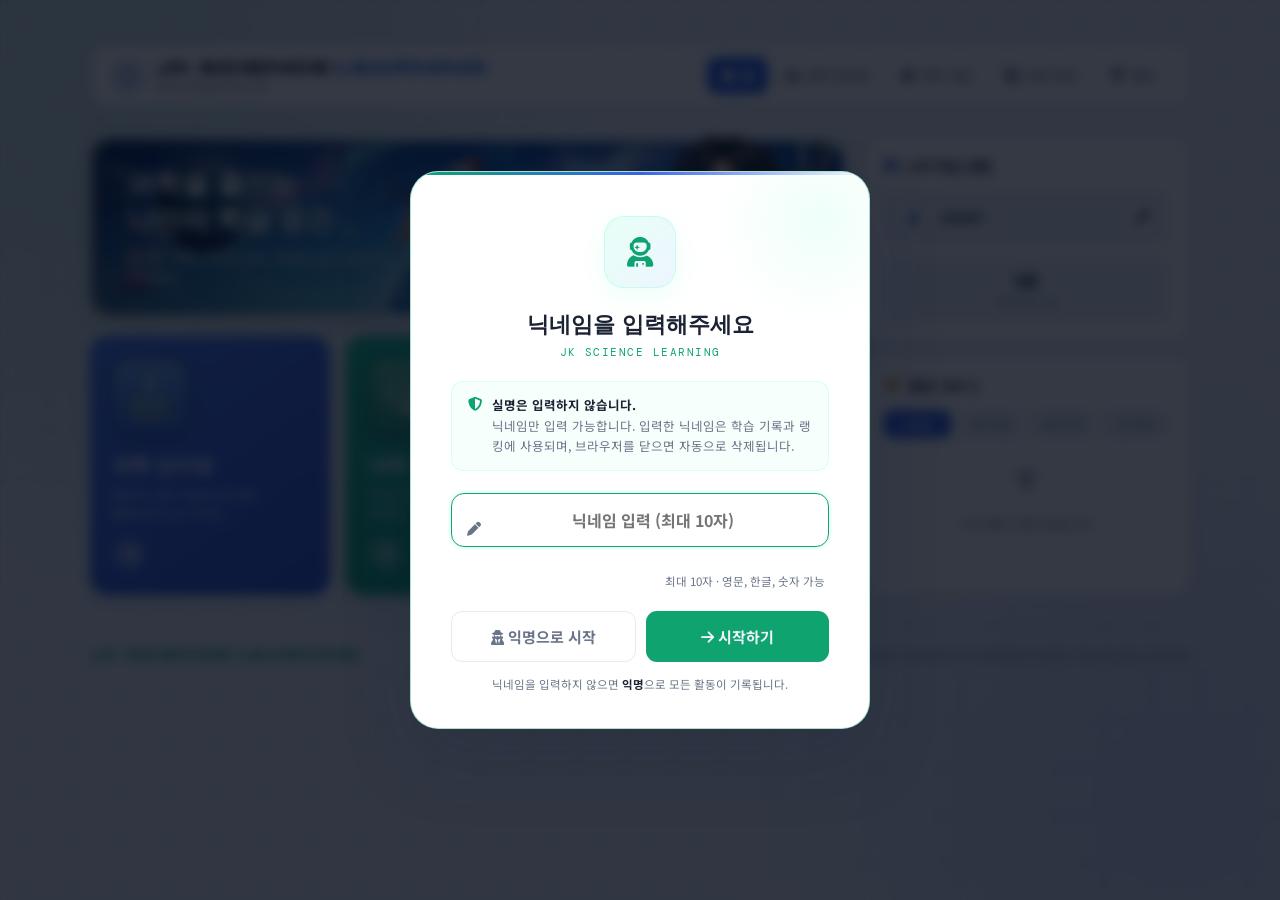
==== commit 85ab6a99: "Add files via upload" ====
--- a/index.html
+++ b/index.html
@@ -67,6 +67,15 @@
     .home-tab-grid { display:grid; grid-template-columns:repeat(3,1fr); gap:22px; }
     @media (max-width:860px){ .home-tab-grid{ grid-template-columns:repeat(2,1fr); } }
     @media (max-width:560px){ .home-tab-grid{ grid-template-columns:1fr; } }
+    /* 랭킹 선택: 카드 4개를 한 줄로 (아이콘·여백 축소) */
+    #view-rank-hub .home-tab-grid{ grid-template-columns:repeat(4,1fr); gap:14px; }
+    #view-rank-hub .home-tab-card{ padding:26px 14px 22px; gap:8px; border-radius:18px; }
+    #view-rank-hub .htc-icon{ width:54px; height:54px; border-radius:15px; font-size:24px; margin-bottom:2px; }
+    #view-rank-hub .htc-title{ font-size:17px; }
+    #view-rank-hub .htc-en{ font-size:10px; }
+    #view-rank-hub .htc-desc{ font-size:12px; line-height:1.55; }
+    #view-rank-hub .htc-go{ font-size:13px; margin-top:2px; }
+    @media (max-width:700px){ #view-rank-hub .home-tab-grid{ grid-template-columns:repeat(2,1fr); } }
     .home-tab-card {
       background:var(--card); border:1px solid var(--border); border-radius:22px; padding:44px 32px;
       cursor:pointer; transition:all 0.28s cubic-bezier(.25,.8,.25,1); position:relative; overflow:hidden;
@@ -219,6 +228,7 @@
     .rank-score { font-family:'DM Mono',monospace; font-size:18px; font-weight:700; color:var(--accent); }
 
     /* ══ 과학 게임 — 게임 선택 카드 ══ */
+    .chicken-frame { display:block; width:100%; height:calc(100dvh - 130px); min-height:680px; border:0; border-radius:18px; background:var(--bg); }
     .mem-game-grid { display:grid; grid-template-columns:repeat(auto-fit,minmax(240px,1fr)); gap:22px; }
     @media (max-width:620px){ .mem-game-grid{ grid-template-columns:1fr; } }
     .mem-game-card {
@@ -714,7 +724,7 @@
         <div class="panel">
           <div class="panel-title"><i class="fa-solid fa-trophy" style="color:var(--gold);"></i> 랭킹 TOP 5</div>
           <div class="rank-tabs2" id="home-rank-tabs">
-            <span class="active" data-src="word" onclick="switchHomeRankTab('word',this)">단어장</span><span data-src="mem" onclick="switchHomeRankTab('mem',this)">과학 게임</span><span data-src="quiz" onclick="switchHomeRankTab('quiz',this)">과학 퀴즈</span>
+            <span class="active" data-src="word" onclick="switchHomeRankTab('word',this)">단어장</span><span data-src="mem" onclick="switchHomeRankTab('mem',this)">과학 게임</span><span data-src="quiz" onclick="switchHomeRankTab('quiz',this)">과학 퀴즈</span><span data-src="circuit" onclick="switchHomeRankTab('circuit',this)">전기회로</span>
           </div>
           <div id="home-rank-list"><div class="empty" style="padding:20px 10px;text-align:center;"><i class="fa-solid fa-spinner fa-spin" style="color:var(--sub);"></i></div></div>
         </div>
@@ -752,6 +762,14 @@
         <div class="htc-title">과학 퀴즈</div>
         <div class="htc-en">QUIZ RANKING</div>
         <div class="htc-desc">적응형 퀴즈의 학년·단원별 누적 순위와 최고 순위를 확인하세요.</div>
+        <div class="htc-go">랭킹 보기 <i class="fa-solid fa-arrow-right"></i></div>
+      </div>
+      <div class="home-tab-card" style="--htc:var(--blue)" onclick="openCircuitRanking()">
+        <div class="htc-glow"></div>
+        <div class="htc-icon"><i class="fa-solid fa-bolt"></i></div>
+        <div class="htc-title">전기회로 도전</div>
+        <div class="htc-en">CIRCUIT CHALLENGE</div>
+        <div class="htc-desc">전기회로 실험실 도전 모드의 단계별 최단 시간 순위를 확인하세요.</div>
         <div class="htc-go">랭킹 보기 <i class="fa-solid fa-arrow-right"></i></div>
       </div>
     </div>
@@ -907,6 +925,19 @@
     <div id="rank-list"></div>
   </div>
 
+  <!-- ════ RANKING (전기회로 도전) ════ -->
+  <div class="view" id="view-circuit-rank">
+    <div class="sub-head">
+      <button class="back-btn" onclick="showView('rank-hub')"><i class="fa-solid fa-arrow-left"></i></button>
+      <div class="sub-title"><span class="crumb">Leaderboard · 전기회로 도전</span><h2>명예의 전당</h2></div>
+    </div>
+    <div class="filters" id="crank-tabs"></div>
+    <div id="crank-title" style="font-size:14px;font-weight:700;color:var(--sub);margin-top:-8px"></div>
+    <div id="crank-list"></div>
+    <p style="font-size:12.5px;color:var(--sub);line-height:1.6">⏱ 힌트·정답 보기를 쓰지 않고 성공한 기록만 올라가요. 같은 닉네임은 단계마다 가장 빠른 기록 하나만 남고, 매주 월요일에 초기화돼요.</p>
+    <a href="circuit/index.html" class="ftab" style="align-self:flex-start;text-decoration:none"><i class="fa-solid fa-bolt"></i>&nbsp; 도전하러 가기</a>
+  </div>
+
   <!-- ════ 과학 게임 선택 ════ -->
   <div class="view" id="view-mem-home">
     <div class="sub-head">
@@ -939,7 +970,55 @@
         <div class="mgc-desc">단원별 OX 문장을 보고 종을 치는 반응속도 게임! 모둠·전체 학급으로 함께 즐겨요.</div>
         <div class="mgc-go">게임하기 <i class="fa-solid fa-arrow-right"></i></div>
       </div>
-    </div>
+      <div class="mem-game-card" style="--mgc:var(--red)" onclick="enterChickenSection()">
+        <div class="mgc-glow"></div>
+        <div class="mgc-icon"><i class="fa-solid fa-dice"></i></div>
+        <div class="mgc-title">기억 레이스</div>
+        <div class="mgc-en">MEMORY RACE</div>
+        <div class="mgc-desc">카드를 뒤집어 짝을 기억하며 달리는 보드게임! 같은 팀원·친구와 한 화면에서 함께 즐겨요.</div>
+        <div class="mgc-go">게임하기 <i class="fa-solid fa-arrow-right"></i></div>
+      </div>
+      <div class="mem-game-card" style="--mgc:var(--blue)" onclick="location.href='circuit/index.html'">
+        <div class="mgc-glow"></div>
+        <div class="mgc-icon"><i class="fa-solid fa-bolt"></i></div>
+        <div class="mgc-title">전기회로 실험실</div>
+        <div class="mgc-en">CIRCUIT LAB</div>
+        <div class="mgc-desc">전지·전구·저항·전류계·전압계로 회로를 만들고, 눈금 읽기와 도전 모드에 도전해요!</div>
+        <div class="mgc-go">실험하기 <i class="fa-solid fa-arrow-right"></i></div>
+      </div>
+    </div>
+  </div>
+
+  <!-- ════ 기억 레이스(치킨차차 방식) 주제 선택 ════ -->
+  <div class="view" id="view-chicken-home">
+    <div class="sub-head">
+      <button class="back-btn" onclick="showView('mem-home')"><i class="fa-solid fa-arrow-left"></i></button>
+      <div class="sub-title"><span class="crumb">MEMORY RACE · 주제 선택</span><h2>기억 레이스</h2></div>
+    </div>
+    <div class="sec-head"><span class="sec-label">Select Topic</span><div class="sec-div"></div></div>
+    <div class="mem-game-grid" id="chicken-grid">
+      <div class="mem-game-card" style="--mgc:var(--blue)" onclick="openChickenGame('solar')">
+        <div class="mgc-glow"></div>
+        <div class="mgc-icon"><i class="fa-solid fa-star"></i></div>
+        <div class="mgc-title">태양계</div>
+        <div class="mgc-en">SOLAR SYSTEM RACE</div>
+        <div class="mgc-desc">태양계 12개 천체의 이름과 모습을 기억해 짝을 찾고, 별조각을 모아 우승하세요! (2~4팀)</div>
+        <div class="mgc-go">게임하기 <i class="fa-solid fa-arrow-right"></i></div>
+      </div>
+      <div class="mem-game-card" style="--mgc:var(--gold)" onclick="openChickenGame('element')">
+        <div class="mgc-glow"></div>
+        <div class="mgc-icon"><i class="fa-solid fa-atom"></i></div>
+        <div class="mgc-title">원소 기호</div>
+        <div class="mgc-en">ELEMENT SYMBOL RACE</div>
+        <div class="mgc-desc">1~20번 원소 중 12개가 무작위로 나와요. 원소 기호와 한글 이름을 짝지으며 달려요! (2~4팀)</div>
+        <div class="mgc-go">게임하기 <i class="fa-solid fa-arrow-right"></i></div>
+      </div>
+    </div>
+  </div>
+
+  <!-- ════ 기억 레이스 게임 (iframe 임베드) ════ -->
+  <div class="view" id="view-chicken-play">
+    <iframe id="chicken-frame" class="chicken-frame" title="기억 레이스 게임"></iframe>
   </div>
 
   <!-- ════ 할리갈리 학년 선택 ════ -->
@@ -1361,6 +1440,1249 @@
   </div>
 </div>
 
+<script type="text/plain" id="game-chicken-solar"><!doctype html>
+<html lang="ko">
+<head><script>window.JKRaceExit=function(){try{parent.exitChickenGame();}catch(e){}};document.documentElement.className+=" emb";<\/script><style>html.emb header,html.emb .bg-glow,html.emb body::before{display:none!important}html.emb body{background:transparent;padding-bottom:24px;min-height:0}html.emb .wrap{padding-top:4px}</style>
+<meta charset="utf-8">
+<meta name="viewport" content="width=device-width, initial-scale=1, viewport-fit=cover">
+<title>태양계 기억 레이스</title>
+<meta name="claude:viewport-fit-sides" content="cover">
+<link rel="preconnect" href="https://fonts.googleapis.com">
+<link rel="preconnect" href="https://fonts.gstatic.com" crossorigin>
+<link href="https://fonts.googleapis.com/css2?family=Noto+Sans+KR:wght@300;400;500;700;900&family=DM+Mono:wght@400;500&family=Syne:wght@700;800&display=swap" rel="stylesheet">
+<style>
+/* Layout: JK SCIENCE LEARNING 통합 디자인 시스템을 그대로 사용. 설정 화면은 2열 카드, 게임 화면은 8x6 레이스 트랙 + 4x3 마당. */
+:root {
+  color-scheme: light;
+  --bg:#eef2fb; --surface:#ffffff; --card:#ffffff; --card-h:#f5f8ff;
+  --accent:#0ea36f; --a-glow:rgba(14,163,111,0.16);
+  --blue:#3763e8; --red:#e0463f; --green:#12b886; --gold:#e2960b; --purple:#7048e8;
+  --text:#1a2233; --sub:#6a7488;
+  --border:rgba(20,30,60,0.09); --border-h:rgba(14,163,111,0.35);
+  /* 팀 색상: 포털 팔레트 (금색은 목표·정답 표시용으로 비워 둠) */
+  --p1:var(--blue); --t1:#ffffff;
+  --p2:var(--red); --t2:#ffffff;
+  --p3:var(--green); --t3:#053b30;
+  --p4:var(--purple); --t4:#ffffff;
+}
+*,*::before,*::after { box-sizing:border-box; margin:0; padding:0; }
+[hidden] { display:none !important; }
+body {
+  font-family:'Noto Sans KR',sans-serif; background:var(--bg); color:var(--text);
+  min-height:100vh; display:flex; flex-direction:column; align-items:center;
+  padding:0 max(16px, env(safe-area-inset-right, 0px)) 60px max(16px, env(safe-area-inset-left, 0px));
+}
+body::before {
+  content:''; position:fixed; inset:0; z-index:0;
+  background-image:linear-gradient(var(--border) 1px,transparent 1px),linear-gradient(90deg,var(--border) 1px,transparent 1px);
+  background-size:48px 48px; pointer-events:none;
+}
+.bg-glow { position:fixed; z-index:0; pointer-events:none; border-radius:50%; filter:blur(120px); opacity:0.12; }
+.bg-glow-1 { width:600px; height:600px; background:var(--accent); top:-200px; left:-200px; }
+.bg-glow-2 { width:500px; height:500px; background:var(--blue); bottom:-150px; right:-150px; }
+.wrap { position:relative; z-index:1; width:100%; max-width:clamp(1100px, 82vw, 1500px); display:flex; flex-direction:column; gap:22px; padding-top:28px; }
+
+/* HEADER */
+header { display:flex; justify-content:space-between; align-items:center; padding-bottom:16px; border-bottom:1px solid var(--border); }
+.logo h1 { font-family:'Syne',sans-serif; font-size:25px; font-weight:800; letter-spacing:2px; color:var(--accent); }
+.logo p { font-size:13px; color:var(--sub); margin-top:5px; }
+
+/* VIEW / SUBPAGE HEAD / SECTION LABEL */
+.view { display:flex; flex-direction:column; gap:22px; animation:fadeIn .4s ease; }
+.sub-head { display:flex; align-items:center; gap:16px; }
+.back-btn { width:44px; height:44px; border-radius:12px; background:var(--card); border:1px solid var(--border); color:var(--text); display:grid; place-items:center; cursor:pointer; transition:all .2s; flex-shrink:0; }
+.back-btn:hover { border-color:var(--border-h); color:var(--accent); }
+.back-btn svg { width:17px; height:17px; }
+.sub-title { display:flex; flex-direction:column; }
+.sub-title h2 { font-size:24px; font-weight:900; letter-spacing:-0.5px; }
+.sub-title .crumb { font-family:'DM Mono',monospace; font-size:11px; letter-spacing:.12em; text-transform:uppercase; color:var(--sub); margin-bottom:4px; }
+.sec-head { display:flex; align-items:center; gap:12px; }
+.sec-label { font-family:'DM Mono',monospace; font-size:11px; letter-spacing:.15em; text-transform:uppercase; color:var(--accent); }
+.sec-div { flex:1; height:1px; background:var(--border); }
+
+/* BUTTONS (포털 .btn / .btn-primary / .btn-ghost 동일) */
+.btn { padding:14px 28px; border-radius:11px; border:none; font-family:'Noto Sans KR',sans-serif; font-size:15px; font-weight:700; cursor:pointer; transition:all .2s; }
+.btn-primary { background:var(--accent); color:var(--bg); }
+.btn-primary:hover { box-shadow:0 0 24px var(--a-glow); transform:translateY(-2px); }
+.btn-ghost { background:transparent; color:var(--sub); border:1px solid var(--border); }
+.btn-ghost:hover { color:var(--text); border-color:rgba(20,30,60,.22); }
+button:focus-visible, label:has(input:focus-visible), summary:focus-visible { outline:3px solid var(--blue); outline-offset:2px; }
+
+/* SETUP */
+.setup-grid { display:grid; grid-template-columns:minmax(0,1.1fr) minmax(0,.9fr); gap:22px; align-items:start; }
+@media (max-width:900px) { .setup-grid { grid-template-columns:1fr; } }
+.card { background:var(--card); border:1px solid var(--border); border-radius:18px; padding:26px; display:flex; flex-direction:column; gap:20px; }
+.card h3 { font-size:17px; font-weight:900; }
+.field { display:flex; flex-direction:column; gap:10px; border:0; min-width:0; }
+.field > legend, .field-label { font-size:13px; color:var(--sub); font-weight:600; padding:0; }
+.opts { display:flex; gap:8px; flex-wrap:wrap; }
+.ftab { position:relative; }
+.ftab input, .lvl-card input { position:absolute; opacity:0; inset:0; cursor:pointer; }
+.ftab span { display:block; padding:9px 18px; border-radius:9px; background:var(--card); border:1px solid var(--border); color:var(--sub); font-size:13.5px; font-weight:600; cursor:pointer; transition:all .2s; }
+.ftab:hover span { color:var(--text); }
+.ftab input:checked + span { background:var(--accent); color:var(--bg); border-color:var(--accent); }
+.levels-grid { display:grid; grid-template-columns:repeat(auto-fit,minmax(150px,1fr)); gap:14px; }
+.lvl-card { position:relative; background:var(--card); border:1px solid var(--border); border-radius:18px; padding:20px 14px; cursor:pointer; transition:all .2s; text-align:center; display:flex; flex-direction:column; align-items:center; gap:6px; }
+.lvl-card:hover { transform:translateY(-4px); background:var(--card-h); border-color:var(--border-h); box-shadow:0 12px 30px rgba(20,30,60,.128); }
+.lvl-card:has(input:checked) { border-color:var(--accent); background:#f1fbf7; box-shadow:0 0 0 2px var(--a-glow); }
+.lvl-num { font-family:'Syne',sans-serif; font-size:30px; font-weight:800; color:var(--accent); line-height:1; }
+.lvl-title { font-size:15px; font-weight:900; }
+.lvl-desc { font-size:12.5px; color:var(--sub); line-height:1.5; }
+.lvl-pts { font-size:12px; font-weight:700; color:var(--bg); background:var(--accent); padding:3px 10px; border-radius:20px; display:inline-block; margin-top:2px; }
+.names { display:grid; grid-template-columns:repeat(auto-fit,minmax(150px,1fr)); gap:10px; }
+.mem-name-box { display:flex; align-items:center; gap:10px; background:var(--card); border:1px solid var(--border); border-radius:14px; padding:10px 14px; min-width:0; }
+.mem-name-box input { flex:1; min-width:0; background:var(--bg); border:1px solid var(--border); border-radius:8px; padding:9px 12px; color:var(--text); font-family:'Noto Sans KR',sans-serif; font-size:15px; font-weight:700; }
+.mem-name-box input:focus { outline:none; border-color:var(--accent); }
+.dot { flex:none; width:26px; height:26px; border-radius:50%; background:var(--c); color:var(--t); font-size:13px; font-weight:900; display:grid; place-items:center; line-height:1; }
+.pl1 { --c:var(--p1); --t:var(--t1); } .pl2 { --c:var(--p2); --t:var(--t2); }
+.pl3 { --c:var(--p3); --t:var(--t3); } .pl4 { --c:var(--p4); --t:var(--t4); }
+.start-btn { width:100%; padding:16px 28px; font-size:16px; }
+.rules { padding-left:22px; display:flex; flex-direction:column; gap:6px; font-size:14px; line-height:1.65; }
+.rules b { color:var(--accent); }
+.pv-grid { display:grid; grid-template-columns:repeat(auto-fill,minmax(78px,1fr)); gap:10px; }
+.pv { background:var(--card); border:1px solid var(--border); border-radius:14px; padding:10px 4px; display:flex; flex-direction:column; align-items:center; gap:4px; min-width:0; }
+.pv .pic { width:42px; display:block; }
+.pv .nm { font-size:13px; }
+
+/* GAME HUD (포털 .mem-hud .chip / .mem-btn) */
+.game-col { width:min(100%, 1040px, max(540px, calc((100vh - 330px) * 1.3333))); width:min(100%, 1040px, max(540px, calc((100dvh - 330px) * 1.3333))); margin:0 auto; gap:12px; }
+.mem-hud { display:flex; justify-content:space-between; align-items:center; gap:10px; flex-wrap:wrap; }
+.teams { display:flex; gap:8px; flex-wrap:wrap; }
+.chip { background:var(--card); border:2px solid var(--border); border-radius:30px; padding:6px 16px 6px 8px; font-weight:700; font-size:14px; display:flex; align-items:center; gap:8px; transition:border-color .15s, box-shadow .15s; }
+.chip.on { border-color:var(--c); box-shadow:0 0 0 3px color-mix(in srgb, var(--c) 22%, transparent); }
+.chip .cn { max-width:9em; overflow:hidden; text-overflow:ellipsis; white-space:nowrap; }
+.chip b { font-family:'DM Mono',monospace; font-size:17px; color:var(--gold); }
+.mem-hud-btns { display:flex; gap:8px; }
+.mem-btn { background:var(--card); border:1px solid var(--border); color:var(--text); cursor:pointer; padding:10px 16px; border-radius:30px; font-weight:700; font-size:14px; font-family:inherit; transition:all .2s; }
+.mem-btn:hover { border-color:var(--border-h); color:var(--accent); }
+.status { font-weight:700; font-size:16px; line-height:1.4; min-height:2.8em; display:flex; align-items:center; }
+.status b { color:var(--accent); }
+.status .ok { color:var(--accent); }
+.status .no { color:var(--red); }
+.timer { display:flex; align-items:center; gap:10px; }
+.timer .bar { flex:1; height:10px; border-radius:6px; background:rgba(20,30,60,.09); overflow:hidden; }
+.timer .fill { height:100%; width:100%; background:var(--accent); border-radius:6px; transition:width .1s linear, background-color .2s; }
+.timer .fill.mid { background:var(--gold); }
+.timer .fill.low { background:var(--red); animation:urgent .45s ease-in-out infinite; }
+.timer .left { font-family:'DM Mono',monospace; font-weight:700; min-width:2.8em; text-align:right; color:var(--sub); }
+.timer .left.low { color:var(--red); }
+@keyframes urgent { 50% { opacity:.55; } }
+
+/* BOARD */
+.stage { background:var(--card); border:1px solid var(--border); border-radius:20px; padding:8px; box-shadow:0 4px 18px rgba(30,50,90,.07); }
+.board { position:relative; width:100%; aspect-ratio:8 / 6; container-type:inline-size; display:grid; grid-template-columns:repeat(8,1fr); grid-template-rows:repeat(6,1fr); }
+.tile { margin:.7cqw; background:var(--card); border:1px solid rgba(20,30,60,.14); border-radius:1.8cqw; box-shadow:0 .3cqw .8cqw rgba(20,30,60,.08); display:flex; flex-direction:column; align-items:center; justify-content:center; gap:.3cqw; min-width:0; overflow:hidden; }
+.tile .pic { display:block; }
+.tile.picy .pic { width:66%; }
+.tile.both .pic { width:46%; }
+.nm { font-weight:800; line-height:1.1; text-align:center; white-space:nowrap; }
+.tile .n1 { font-size:4cqw; } .tile .n2 { font-size:3.6cqw; } .tile .n3 { font-size:3.3cqw; } .tile .n4 { font-size:2.7cqw; }
+.tile.occ { border:max(2px, .5cqw) solid var(--c); background:color-mix(in srgb, var(--c) 9%, #fff); }
+.tile.target { background:color-mix(in srgb, var(--c) 16%, #fff); border:max(2px, .5cqw) solid var(--c); animation:glow 1s ease-in-out infinite; z-index:1; }
+@keyframes glow { 0%,100% { box-shadow:0 0 0 .3cqw color-mix(in srgb, var(--c) 35%, transparent), 0 0 1.2cqw color-mix(in srgb, var(--c) 35%, transparent); } 50% { box-shadow:0 0 0 .3cqw color-mix(in srgb, var(--c) 70%, transparent), 0 0 3.2cqw color-mix(in srgb, var(--c) 80%, transparent); } }
+
+.yard { grid-column:2 / 8; grid-row:2 / 6; margin:1.8cqw; display:grid; grid-template-columns:repeat(4,1fr); grid-template-rows:repeat(3,1fr); gap:1.6cqw; padding:1.4cqw; background:rgba(55,99,232,.05); border-radius:2.6cqw; }
+.yt { position:relative; border:2px solid rgba(20,30,60,.10); padding:0; min-width:0; cursor:pointer; border-radius:1.8cqw; font-family:inherit;
+  background:linear-gradient(135deg,#e3e9fb,#eef2fb); color:var(--sub); box-shadow:0 .4cqw 1cqw rgba(20,30,60,.14);
+  display:grid; place-items:center; transition:transform .12s, border-color .12s; }
+.yt:hover { transform:translateY(-.4cqw); border-color:var(--border-h); }
+.yt:active { transform:scale(.95); }
+.yt .back { font-size:6.4cqw; font-weight:800; }
+.yt .front { display:none; position:absolute; inset:0; border-radius:1.6cqw; flex-direction:column; align-items:center; justify-content:center; gap:.3cqw; overflow:hidden; }
+.yt .front.pic-face { background:linear-gradient(135deg,#ffffff,#f4f6fb); color:var(--text); }
+.yt .front.name-face { background:linear-gradient(135deg,#f6f8fc,#e9eef8); color:var(--text); }
+.yt .front .pic { width:62%; display:block; }
+.yt .n1 { font-size:6.4cqw; } .yt .n2 { font-size:5.6cqw; } .yt .n3 { font-size:4.8cqw; } .yt .n4 { font-size:3.4cqw; }
+.yt.open { cursor:default; border-color:transparent; animation:flip .22s ease-out; }
+.yt.open .back { display:none; }
+.yt.open .front { display:flex; }
+.yt.open.good { box-shadow:0 0 0 .6cqw var(--gold), 0 .4cqw 1cqw rgba(20,30,60,.18); }
+.yt.open.bad { box-shadow:0 0 0 .6cqw var(--red), 0 .4cqw 1cqw rgba(20,30,60,.18); animation:shake .3s ease-out; }
+@keyframes flip { from { transform:rotateY(90deg); } to { transform:none; } }
+@keyframes shake { 0% { transform:rotateY(90deg); } 40% { transform:translateX(-.8cqw); } 70% { transform:translateX(.8cqw); } 100% { transform:none; } }
+.board.locked .yt:not(.open) { cursor:progress; }
+
+/* 번호표: 자기 타일 왼쪽 위 안쪽, 글자와 겹치지 않도록 작게 */
+.layer { position:absolute; inset:0; pointer-events:none; }
+.pc { position:absolute; width:max(3.2%, 14px); aspect-ratio:1; border-radius:50%; background:var(--c); color:var(--t); border:max(1.5px, .25cqw) solid #fff; display:grid; place-items:center; font-weight:900; font-size:max(2.1cqw, 9px); line-height:1; transform:translate(-50%,-50%); transition:left .32s cubic-bezier(.34,1.4,.5,1), top .32s cubic-bezier(.34,1.4,.5,1); box-shadow:0 .3cqw .7cqw rgba(20,30,60,.35); z-index:2; }
+.pc.active { animation:bob .9s ease-in-out infinite; z-index:3; }
+@keyframes bob { 0%,100% { transform:translate(-50%,-50%) scale(1); } 50% { transform:translate(-50%,-50%) scale(1.15); } }
+
+.fact { background:var(--card); border:1px solid var(--border); border-radius:14px; padding:12px 16px; min-height:3.6em; font-size:14.5px; }
+.fact b { color:var(--accent); }
+.fact .muted { color:var(--sub); }
+details { font-size:14px; }
+summary { cursor:pointer; font-weight:700; color:var(--sub); }
+details .rules { margin-top:8px; }
+
+/* RESULT MODAL (포털 .overlay / .mem-result-modal / .mmb) */
+.overlay { display:none; position:fixed; inset:0; z-index:1000; background:rgba(2,8,20,.8); backdrop-filter:blur(6px); align-items:center; justify-content:center; padding:20px; }
+.overlay.open { display:flex; animation:fadeIn .25s; }
+.mem-result-modal { background:var(--surface); border:1px solid var(--border-h); border-radius:24px; width:100%; max-width:400px; padding:32px 28px; box-shadow:0 30px 70px rgba(20,30,60,.18); animation:pop .3s cubic-bezier(.2,.9,.3,1.2); text-align:center; }
+.mem-result-modal .trophy { font-size:54px; margin-bottom:8px; }
+.mem-result-modal h2 { font-size:22px; font-weight:900; margin-bottom:4px; }
+.mem-result-modal .mem-sub { font-size:13px; color:var(--sub); margin:4px 0 12px; }
+.mem-result-modal table { width:100%; border-collapse:collapse; margin:10px 0 16px; font-variant-numeric:tabular-nums; font-size:14px; }
+.mem-result-modal th, .mem-result-modal td { padding:8px 4px; border-bottom:1px solid var(--border); text-align:center; }
+.mem-result-modal th:first-child, .mem-result-modal td:first-child { text-align:left; }
+.mem-result-modal th { color:var(--sub); font-weight:500; font-size:12px; }
+.mem-modal-btns { display:flex; gap:10px; margin-top:8px; }
+.mmb { flex:1; border:none; cursor:pointer; padding:14px; border-radius:14px; font-family:inherit; font-weight:800; font-size:15px; color:#fff; transition:all .2s; }
+.mmb:hover { transform:translateY(-2px); }
+.mmb.again { background:#f97316; }
+.mmb.home { background:#4b5563; }
+
+@keyframes fadeIn { from { opacity:0; } to { opacity:1; } }
+@keyframes pop { from { opacity:0; transform:scale(.92) translateY(10px); } to { opacity:1; transform:none; } }
+@media (prefers-reduced-motion: reduce) {
+  .pc, .yt.open, .pc.active, .timer .fill.low, .view { animation:none; transition:none; }
+  .tile.target { animation:none; box-shadow:0 0 0 .3cqw var(--c); }
+}
+</style>
+</head>
+<body>
+
+
+<div class="bg-glow bg-glow-1"></div>
+<div class="bg-glow bg-glow-2"></div>
+
+<div class="wrap">
+  <header>
+    <div class="logo"><h1>JK SCIENCE LEARNING</h1><p>중학교 과학 학습 포털</p></div>
+  </header>
+
+  <!-- 설정 화면 -->
+  <div class="view" id="view-setup">
+    <div class="sub-head">
+      <button class="back-btn" id="setupBack" type="button" aria-label="뒤로" hidden><svg viewBox="0 0 24 24" fill="none" stroke="currentColor" stroke-width="2.6" stroke-linecap="round" stroke-linejoin="round" aria-hidden="true"><path d="M19 12H5M12 19l-7-7 7-7"/></svg></button>
+      <div class="sub-title"><span class="crumb">SCIENCE GAME · 기억 레이스</span><h2>태양계 기억 레이스</h2></div>
+    </div>
+    <div class="sec-head"><span class="sec-label">Game Setup</span><div class="sec-div"></div></div>
+
+    <div class="setup-grid">
+      <div class="card">
+        <fieldset class="field"><legend>참가 인원</legend>
+          <div class="opts">
+            <label class="ftab"><input type="radio" name="n" value="2"><span>2명</span></label>
+            <label class="ftab"><input type="radio" name="n" value="3"><span>3명</span></label>
+            <label class="ftab"><input type="radio" name="n" value="4"><span>4명</span></label>
+          </div>
+        </fieldset>
+        <fieldset class="field"><legend>난이도</legend>
+          <div class="levels-grid">
+            <label class="lvl-card"><input type="radio" name="mode" value="easy"><div class="lvl-num">LV 1</div><div class="lvl-title">쉬움</div><div class="lvl-desc">길 위 카드에 그림과 이름이 모두 보여요</div><span class="lvl-pts">같은 그림 찾기</span></label>
+            <label class="lvl-card"><input type="radio" name="mode" value="mid"><div class="lvl-num">LV 2</div><div class="lvl-title">보통</div><div class="lvl-desc">길 위 카드에 이름만 보여요</div><span class="lvl-pts">이름 → 그림</span></label>
+            <label class="lvl-card"><input type="radio" name="mode" value="hard"><div class="lvl-num">LV 3</div><div class="lvl-title">어려움</div><div class="lvl-desc">길 위 카드에 그림만 보여요</div><span class="lvl-pts">그림 → 이름</span></label>
+          </div>
+        </fieldset>
+        <fieldset class="field"><legend>카드 고르는 시간</legend>
+          <div class="opts">
+            <label class="ftab"><input type="radio" name="tl" value="0"><span>제한 없음</span></label>
+            <label class="ftab"><input type="radio" name="tl" value="15"><span>15초</span></label>
+            <label class="ftab"><input type="radio" name="tl" value="10"><span>10초</span></label>
+          </div>
+        </fieldset>
+        <fieldset class="field"><legend>팀 이름</legend><div class="names" id="names"></div></fieldset>
+        <button class="btn btn-primary start-btn" id="btnStart" type="button">게임 시작</button>
+      </div>
+
+      <div style="display:flex;flex-direction:column;gap:22px;min-width:0">
+        <div class="card">
+          <h3>게임 방법</h3>
+          <ol class="rules">
+            <li>내 번호표가 붙은 <b>반짝이는 칸</b>을 확인해요. 그 칸의 짝을 찾는 거예요.</li>
+            <li>가운데 마당에서 그 칸의 <b>짝</b>을 찾아 뒤집어요. 맞으면 한 칸 앞으로 가고, 계속 뒤집을 수 있어요.</li>
+            <li>틀리거나 시간이 끝나면 다음 팀 차례예요. 어디에 있었는지 기억해 두세요.</li>
+            <li>앞선 말을 <b>추월</b>하면 그 팀의 별조각을 모두 가져와요. 별조각을 전부 모으면 승리!</li>
+          </ol>
+        </div>
+        <div class="card">
+          <h3>이번에 만나는 카드 12장</h3>
+          <div class="pv-grid" id="preview"></div>
+        </div>
+      </div>
+    </div>
+  </div>
+
+  <!-- 게임 화면 -->
+  <div class="view game-col" id="view-game" hidden>
+    <div class="sub-head">
+      <button class="back-btn" id="gameBack" type="button" aria-label="설정으로"><svg viewBox="0 0 24 24" fill="none" stroke="currentColor" stroke-width="2.6" stroke-linecap="round" stroke-linejoin="round" aria-hidden="true"><path d="M19 12H5M12 19l-7-7 7-7"/></svg></button>
+      <div class="sub-title"><span class="crumb">SCIENCE GAME · 기억 레이스</span><h2>태양계 기억 레이스</h2></div>
+    </div>
+    <div class="mem-hud">
+      <div class="teams" id="hud"></div>
+      <div class="mem-hud-btns">
+        <button class="mem-btn" id="btnRestart" type="button">🔄 다시 시작</button>
+        <button class="mem-btn" id="btnMenu" type="button">🏠 나가기</button>
+      </div>
+    </div>
+    <div class="status" id="status" role="status" aria-live="polite"></div>
+    <div class="timer" id="timer" hidden><div class="bar"><div class="fill" id="fill"></div></div><span class="left" id="tleft"></span></div>
+    <div class="stage"><div class="board" id="board"></div></div>
+    <div class="fact" id="fact"></div>
+    <details>
+      <summary>게임 방법 다시 보기</summary>
+      <ol class="rules">
+        <li>반짝이는 칸의 짝을 마당에서 찾아 뒤집어요.</li>
+        <li>맞으면 전진하고 계속, 틀리거나 시간이 끝나면 다음 팀 차례예요.</li>
+        <li>앞선 말을 추월하면 별조각을 모두 가져와요.</li>
+        <li>별조각을 전부 모으면 승리!</li>
+      </ol>
+    </details>
+  </div>
+</div>
+
+<div class="overlay" id="end">
+  <div class="mem-result-modal" role="dialog" aria-modal="true" aria-labelledby="endTitle">
+    <div class="trophy">🏆</div>
+    <h2 id="endTitle"></h2>
+    <p class="mem-sub" id="endSub"></p>
+    <table>
+      <thead><tr><th>팀</th><th>맞힘 / 시도</th><th>추월</th></tr></thead>
+      <tbody id="endRows"></tbody>
+    </table>
+    <div class="mem-modal-btns">
+      <button class="mmb again" id="btnAgain" type="button">한 번 더</button>
+      <button class="mmb home" id="btnBack" type="button">설정으로</button>
+    </div>
+  </div>
+</div>
+
+<script>
+(function () {
+  'use strict';
+
+  /* ---------- 카드 팩 (이 데이터만 바꾸면 다른 주제 팩이 됩니다) ---------- */
+  var rays = '';
+  for (var r = 0; r < 12; r++) rays += '<line x1="50" y1="5" x2="50" y2="15" transform="rotate(' + (r * 30) + ' 50 50)"/>';
+  function ball(inner, s) {
+    return '<g transform="translate(50 50) scale(' + s + ') translate(-50 -50)"><g clip-path="url(#cp)">' + inner + '</g><circle cx="50" cy="50" r="40" fill="url(#shade)"/></g>';
+  }
+  var PACK = {
+    title: '태양계',
+    items: [
+      { name: '태양', desc: '태양계의 중심에 있고 스스로 빛을 내는 별(항성)이다.',
+        art: '<g stroke="#ffb02e" stroke-width="5" stroke-linecap="round">' + rays + '</g><circle cx="50" cy="50" r="30" fill="url(#g-sun)"/>' },
+      { name: '수성', desc: '태양에 가장 가까운 행성이다.',
+        art: ball('<circle cx="50" cy="50" r="40" fill="#a39b93"/><circle cx="36" cy="40" r="7" fill="#81796f"/><circle cx="62" cy="58" r="9" fill="#8a8278"/><circle cx="48" cy="72" r="4.5" fill="#81796f"/><circle cx="66" cy="32" r="4" fill="#81796f"/>', 0.62) },
+      { name: '금성', desc: '표면 온도가 가장 높은 행성이다.',
+        art: ball('<circle cx="50" cy="50" r="40" fill="#e9c47d"/><g fill="none" stroke="#f7e0aa" stroke-width="6" stroke-linecap="round" opacity=".85"><path d="M8 34 Q30 24 50 36 T92 32"/><path d="M8 54 Q32 44 52 56 T92 52"/><path d="M8 74 Q30 66 50 76 T92 72"/></g>', 0.9) },
+      { name: '지구', desc: '액체 상태의 물이 있고 생명체가 살고 있는 행성이다.',
+        art: ball('<circle cx="50" cy="50" r="40" fill="#2f74dc"/><g fill="#3fae5a"><path d="M28 30 Q40 22 52 30 Q50 42 40 46 Q30 44 24 38Z"/><path d="M56 52 Q72 46 78 60 Q74 74 62 76 Q54 66 56 52Z"/><path d="M28 62 Q38 56 44 64 Q40 76 30 72Z"/></g><ellipse cx="50" cy="12" rx="22" ry="7" fill="#fff"/><ellipse cx="64" cy="36" rx="14" ry="4" fill="#fff" opacity=".7"/><ellipse cx="34" cy="68" rx="12" ry="3.5" fill="#fff" opacity=".7"/>', 0.92) },
+      { name: '달', desc: '지구의 둘레를 도는 위성이고 스스로 빛을 내지 못한다.',
+        art: '<circle cx="50" cy="50" r="39.3" fill="none" stroke="#c5cbe0" stroke-width="1.5" stroke-dasharray="3 3"/><path d="M60 12 A39.3 39.3 0 1 0 60 88 A44 44 0 0 1 60 12 Z" fill="#c9cfe3"/><circle cx="24" cy="44" r="3.6" fill="#aab2cc"/><circle cx="22" cy="62" r="2.6" fill="#aab2cc"/><circle cx="34" cy="30" r="2.4" fill="#aab2cc"/>' },
+      { name: '화성', desc: '표면이 붉게 보이는 행성이다.',
+        art: ball('<circle cx="50" cy="50" r="40" fill="#d65a30"/><path d="M22 46 Q36 38 48 46 Q52 58 40 64 Q26 62 22 46Z" fill="#9c3a1f"/><ellipse cx="66" cy="62" rx="10" ry="6" fill="#b84826"/><ellipse cx="50" cy="12" rx="16" ry="5" fill="#fff" opacity=".9"/>', 0.7) },
+      { name: '소행성대', desc: '화성과 목성 사이에서 작은 천체들이 모여 태양 주위를 도는 곳이다.',
+        art: '<ellipse cx="50" cy="52" rx="43" ry="21" fill="none" stroke="#9aa0c4" stroke-width="1.5" stroke-dasharray="2 4"/><polygon points="8,52 12,46 19,47 21,54 15,58" fill="#8d8478"/><polygon points="20,38 25,31 33,32 35,40 28,45" fill="#a59c8f"/><polygon points="46,32 50,27 57,28 59,35 52,38" fill="#766e64"/><polygon points="66,38 70,32 78,33 80,41 72,44" fill="#8d8478"/><polygon points="83,52 86,46 93,48 93,56 87,58" fill="#a59c8f"/><polygon points="18,66 22,60 29,61 31,68 24,72" fill="#766e64"/><polygon points="43,72 47,66 55,67 58,74 50,78" fill="#a59c8f"/><polygon points="70,66 74,60 82,61 83,69 76,72" fill="#8d8478"/>' },
+      { name: '목성', desc: '태양계에서 가장 큰 행성이다.',
+        art: ball('<circle cx="50" cy="50" r="40" fill="#d9a56a"/><rect x="0" y="22" width="100" height="8" fill="#b97a4b"/><rect x="0" y="36" width="100" height="6" fill="#efd2a6"/><rect x="0" y="48" width="100" height="10" fill="#c98b57"/><rect x="0" y="62" width="100" height="5" fill="#f0d9b4"/><rect x="0" y="72" width="100" height="8" fill="#b98050"/><ellipse cx="64" cy="58" rx="9" ry="5.5" fill="#b5472c"/>', 1.1) },
+      { name: '토성', desc: '크고 뚜렷한 고리가 있는 행성이다.',
+        art: '<g transform="rotate(-18 50 50)"><ellipse cx="50" cy="50" rx="46" ry="14" fill="none" stroke="#bfa56c" stroke-width="5"/><ellipse cx="50" cy="50" rx="37" ry="10.5" fill="none" stroke="#e3cf9f" stroke-width="3"/><g clip-path="url(#cp27)"><circle cx="50" cy="50" r="27" fill="#e9d08e"/><rect x="0" y="40" width="100" height="5" fill="#d3b774"/><rect x="0" y="56" width="100" height="4" fill="#d3b774"/></g><circle cx="50" cy="50" r="27" fill="url(#shade)"/><g clip-path="url(#cp-lower)"><ellipse cx="50" cy="50" rx="46" ry="14" fill="none" stroke="#bfa56c" stroke-width="5"/><ellipse cx="50" cy="50" rx="37" ry="10.5" fill="none" stroke="#e3cf9f" stroke-width="3"/></g></g>' },
+      { name: '천왕성', desc: '자전축이 거의 누워 있어서 옆으로 굴러가듯 도는 행성이다.',
+        art: '<g transform="rotate(10 50 50)"><ellipse cx="50" cy="50" rx="9" ry="43" fill="none" stroke="#6fc9ce" stroke-width="3"/><circle cx="50" cy="50" r="26" fill="#7fd8dc"/><circle cx="50" cy="50" r="26" fill="url(#shade)"/><g clip-path="url(#cp-right)"><ellipse cx="50" cy="50" rx="9" ry="43" fill="none" stroke="#6fc9ce" stroke-width="3"/></g></g>' },
+      { name: '해왕성', desc: '태양에서 가장 멀리 있는 행성이다.',
+        art: ball('<circle cx="50" cy="50" r="40" fill="#2b50d6"/><path d="M10 36 Q40 28 90 38" fill="none" stroke="#9fb7ff" stroke-width="3" opacity=".7"/><path d="M12 70 Q50 62 88 72" fill="none" stroke="#9fb7ff" stroke-width="3" opacity=".7"/><ellipse cx="36" cy="50" rx="8" ry="5" fill="#162a8f"/>', 0.8) },
+      { name: '혜성', desc: '태양에 가까워지면 얼음이 녹아 긴 꼬리가 생기는 천체이다.',
+        art: '<polygon points="68,20 4,84 16,95 80,34" fill="url(#g-tail)"/><path d="M62 40 L14 72" stroke="#5aa8f0" stroke-opacity=".55" stroke-width="2" stroke-linecap="round"/><path d="M72 48 L40 84" stroke="#5aa8f0" stroke-opacity=".5" stroke-width="2" stroke-linecap="round"/><circle cx="74" cy="27" r="17" fill="#8cc4f0" opacity=".3"/><circle cx="74" cy="27" r="11" fill="#fff" stroke="#8cc4f0" stroke-width="2.5"/><circle cx="74" cy="27" r="5.5" fill="#5d8fb5"/>' }
+    ]
+  };
+  var ITEMS = PACK.items;
+  var TRACK_N = 24, MODES = { easy: { t: 'both', y: 'pic' }, mid: { t: 'name', y: 'pic' }, hard: { t: 'pic', y: 'name' } };
+  var HINT = { easy: '반짝이는 칸과 같은 그림을 찾으세요', mid: '반짝이는 칸의 이름에 맞는 그림을 찾으세요', hard: '반짝이는 칸의 그림에 맞는 이름을 찾으세요' };
+  /* 카드를 뒤집은 뒤 결과를 보여 주는 시간(ms). 짧을수록 긴장감이 높아요. */
+  var WAIT_OK = 450, WAIT_FAIL = 900, SKIP_AFTER = 350;
+
+  /* ---------- SVG 정의 삽입 ---------- */
+  var DEFS = '<defs>' +
+    '<radialGradient id="shade" cx="35%" cy="30%" r="75%"><stop offset="0" stop-color="#fff" stop-opacity=".38"/><stop offset=".5" stop-color="#fff" stop-opacity="0"/><stop offset="1" stop-color="#000" stop-opacity=".4"/></radialGradient>' +
+    '<radialGradient id="g-sun" cx="42%" cy="40%" r="70%"><stop offset="0" stop-color="#fff2a8"/><stop offset=".6" stop-color="#ffc83d"/><stop offset="1" stop-color="#f08a1c"/></radialGradient>' +
+    '<linearGradient id="g-tail" x1="1" y1="0" x2="0" y2="1"><stop offset="0" stop-color="#6fb6ff" stop-opacity=".95"/><stop offset="1" stop-color="#6fb6ff" stop-opacity="0"/></linearGradient>' +
+    '<clipPath id="cp"><circle cx="50" cy="50" r="40"/></clipPath>' +
+    '<clipPath id="cp27"><circle cx="50" cy="50" r="27"/></clipPath>' +
+    '<clipPath id="cp-lower"><rect x="0" y="50" width="100" height="50"/></clipPath>' +
+    '<clipPath id="cp-right"><rect x="50" y="0" width="50" height="100"/></clipPath></defs>';
+  var syms = ITEMS.map(function (it, i) { return '<symbol id="sym-' + i + '" viewBox="0 0 100 100">' + it.art + '</symbol>'; }).join('');
+  document.body.insertAdjacentHTML('afterbegin', '<svg width="0" height="0" style="position:absolute" aria-hidden="true" focusable="false">' + DEFS + syms + '</svg>');
+
+  /* ---------- 유틸 ---------- */
+  function $(s) { return document.querySelector(s); }
+  function esc(s) { return String(s).replace(/[&<>"']/g, function (c) { return { '&': '&amp;', '<': '&lt;', '>': '&gt;', '"': '&quot;', "'": '&#39;' }[c]; }); }
+  function shuffle(a) { a = a.slice(); for (var i = a.length - 1; i > 0; i--) { var j = Math.floor(Math.random() * (i + 1)); var t = a[i]; a[i] = a[j]; a[j] = t; } return a; }
+  function face(i, kind) {
+    var it = ITEMS[i];
+    var pic = '<svg class="pic" viewBox="0 0 100 100" aria-hidden="true"><use href="#sym-' + i + '"/></svg>';
+    var nm = '<span class="nm n' + Array.from(it.name).length + '">' + esc(it.name) + '</span>';
+    return kind === 'pic' ? pic : kind === 'name' ? nm : pic + nm;
+  }
+  function ringPos(i) {
+    if (i < 8) return { c: i + 1, r: 1 };
+    if (i < 12) return { c: 8, r: i - 8 + 2 };
+    if (i < 20) return { c: 8 - (i - 12), r: 6 };
+    return { c: 1, r: 5 - (i - 20) };
+  }
+  function makeTrack() {
+    var base = [], i;
+    for (i = 0; i < ITEMS.length; i++) base.push(i, i);
+    var t;
+    do { t = shuffle(base); } while (t.some(function (v, k) { return v === t[(k + 1) % t.length]; }));
+    return t;
+  }
+
+  /* ---------- 설정: 화면을 열 때마다 항상 2명 / 쉬움 / 제한 없음 ---------- */
+  var cfg = { n: 2, mode: 'easy', tl: 0, names: ['1팀', '2팀', '3팀', '4팀'] };
+  try {
+    var saved = JSON.parse(localStorage.getItem('solarRaceNames') || 'null');
+    if (Array.isArray(saved)) for (var q = 0; q < 4; q++) if (typeof saved[q] === 'string' && saved[q].trim()) cfg.names[q] = saved[q].slice(0, 8);
+  } catch (e) { /* 저장 공간을 못 쓰는 환경에서는 기본 이름 사용 */ }
+  function saveNames() { try { localStorage.setItem('solarRaceNames', JSON.stringify(cfg.names)); } catch (e) { /* 무시 */ } }
+  function resetOptions() { cfg.n = 2; cfg.mode = 'easy'; cfg.tl = 0; }
+
+  function renderNames() {
+    var h = '';
+    for (var p = 0; p < cfg.n; p++) {
+      h += '<label class="mem-name-box pl' + (p + 1) + '"><span class="dot">' + (p + 1) + '</span><input type="text" id="nm' + p + '" maxlength="8" value="' + esc(cfg.names[p]) + '" aria-label="' + (p + 1) + '번 팀 이름"></label>';
+    }
+    $('#names').innerHTML = h;
+    cfg.names.forEach(function (_, p) {
+      var el = $('#nm' + p);
+      if (el) el.addEventListener('input', function () { cfg.names[p] = el.value; });
+    });
+  }
+  function syncRadios() {
+    document.querySelectorAll('input[name="n"]').forEach(function (r) { r.checked = (+r.value === cfg.n); });
+    document.querySelectorAll('input[name="mode"]').forEach(function (r) { r.checked = (r.value === cfg.mode); });
+    document.querySelectorAll('input[name="tl"]').forEach(function (r) { r.checked = (+r.value === cfg.tl); });
+  }
+  document.querySelectorAll('input[name="n"]').forEach(function (r) { r.addEventListener('change', function () { cfg.n = +r.value; renderNames(); }); });
+  document.querySelectorAll('input[name="mode"]').forEach(function (r) { r.addEventListener('change', function () { cfg.mode = r.value; }); });
+  document.querySelectorAll('input[name="tl"]').forEach(function (r) { r.addEventListener('change', function () { cfg.tl = +r.value; }); });
+  $('#preview').innerHTML = ITEMS.map(function (_, i) { return '<div class="pv">' + face(i, 'both') + '</div>'; }).join('');
+  syncRadios(); renderNames();
+
+  /* 포털에 넣을 때: window.JKRaceExit = function(){ showView('mem-home'); } 를 지정하면 설정 화면에 뒤로가기 단추가 나타나요. */
+  function exitToPortal() { if (typeof window.JKRaceExit === 'function') window.JKRaceExit(); }
+  if (typeof window.JKRaceExit === 'function') $('#setupBack').hidden = false;
+  $('#setupBack').addEventListener('click', exitToPortal);
+
+  /* ---------- 게임 ---------- */
+  var G = null, gens = 0;
+  var board = $('#board');
+
+  function stopAll() {
+    if (!G) return;
+    clearTimeout(G.pt); clearTimeout(G.to); clearInterval(G.tick);
+    G.pending = null; G.gen = ++gens;
+  }
+
+  function startGame() {
+    stopAll();
+    cfg.names = cfg.names.map(function (n, i) { return (n && n.trim()) ? n.trim().slice(0, 8) : (i + 1) + '팀'; });
+    saveNames();
+    var n = cfg.n, m = MODES[cfg.mode], gap = TRACK_N / n;
+    G = {
+      n: n, mode: cfg.mode, m: m, tl: cfg.tl, names: cfg.names.slice(0, n), gen: ++gens,
+      track: makeTrack(), yard: shuffle(ITEMS.map(function (_, i) { return i; })),
+      pos: [], tails: [], stats: [], turn: 0, locked: false, over: false, target: null,
+      pending: null, pt: 0, to: 0, tick: 0, revealAt: 0, deadline: 0
+    };
+    for (var p = 0; p < n; p++) { G.pos.push(p * gap); G.tails.push(1); G.stats.push({ tries: 0, hits: 0, jumps: 0 }); }
+
+    var tcls = m.t === 'both' ? 'both' : (m.t === 'name' ? 'namey' : 'picy');
+    var faceCls = m.y === 'name' ? 'name-face' : 'pic-face';
+    var h = G.track.map(function (it, i) {
+      var c = ringPos(i);
+      return '<div class="tile ' + tcls + '" data-i="' + i + '" style="grid-column:' + c.c + ';grid-row:' + c.r + '">' + face(it, m.t) + '</div>';
+    }).join('');
+    h += '<div class="yard">' + G.yard.map(function (it, k) {
+      return '<button type="button" class="yt" data-k="' + k + '" aria-label="마당 카드 ' + (k + 1) + '번 뒤집기"><span class="back" aria-hidden="true">?</span><span class="front ' + faceCls + '">' + face(it, m.y) + '</span></button>';
+    }).join('') + '</div>';
+    h += '<div class="layer">' + G.names.map(function (_, p) { return '<div class="pc pl' + (p + 1) + '" id="pc' + p + '">' + (p + 1) + '</div>'; }).join('') + '</div>';
+    board.innerHTML = h;
+    board.classList.remove('locked');
+    $('#timer').hidden = !G.tl;
+    $('#fact').innerHTML = '<span class="muted">카드를 뒤집으면 어떤 천체인지 설명이 여기에 나와요.</span>';
+    $('#view-setup').hidden = true; $('#view-game').hidden = false; $('#end').classList.remove('open');
+    beginTurn('');
+    window.scrollTo(0, 0);
+  }
+
+  /* 번호표와 팀 색 테두리는 '그 팀이 다음에 짝을 찾아야 할 칸'에 놓여요. 번호표는 항상 그 칸의 왼쪽 위 안쪽입니다. */
+  function updateMarkers() {
+    var byTile = {};
+    G.names.forEach(function (_, p) {
+      var idx = calcTarget(p).idx;
+      (byTile[idx] = byTile[idx] || []).push(p);
+    });
+    board.querySelectorAll('.tile.occ').forEach(function (t) { t.classList.remove('occ', 'pl1', 'pl2', 'pl3', 'pl4'); });
+    Object.keys(byTile).forEach(function (key) {
+      var list = byTile[key], c = ringPos(+key);
+      var t = board.querySelector('.tile[data-i="' + key + '"]');
+      var lead = list.indexOf(G.turn) > -1 ? G.turn : list[0];
+      if (t) t.classList.add('occ', 'pl' + (lead + 1));
+      list.forEach(function (p, k) {
+        var el = $('#pc' + p);
+        el.style.left = 'calc(' + ((c.c - 0.5) / 8 * 100) + '% - 3.45% + ' + (k * 3.8) + '%)';
+        el.style.top = 'calc(' + ((c.r - 0.5) / 6 * 100) + '% - 4.6%)';
+      });
+    });
+  }
+
+  function calcTarget(p) {
+    var occ = {}, jumped = [], k = 1, idx;
+    G.pos.forEach(function (x, q) { occ[x] = q; });
+    for (;;) {
+      idx = (G.pos[p] + k) % TRACK_N;
+      if (occ[idx] !== undefined) { jumped.push(occ[idx]); k++; } else return { idx: idx, jumped: jumped };
+    }
+  }
+
+  function renderHud() {
+    $('#hud').innerHTML = G.names.map(function (nm, p) {
+      return '<div class="chip pl' + (p + 1) + (p === G.turn ? ' on' : '') + '"><span class="dot">' + (p + 1) + '</span><span class="cn">' + esc(nm) + '</span><span aria-label="별조각 ' + G.tails[p] + '개">★ <b>' + G.tails[p] + '</b></span></div>';
+    }).join('');
+    G.names.forEach(function (_, p) { $('#pc' + p).classList.toggle('active', p === G.turn); });
+  }
+
+  /* ---------- 제한 시간 ---------- */
+  function startTimer() {
+    clearInterval(G.tick);
+    if (!G.tl) return;
+    G.deadline = Date.now() + G.tl * 1000;
+    G.tick = setInterval(tickTimer, 100);
+    tickTimer();
+  }
+  function stopTimer() { clearInterval(G.tick); }
+  function tickTimer() {
+    if (!G || G.locked || G.over) return;
+    var left = G.deadline - Date.now(), frac = Math.max(0, left / (G.tl * 1000));
+    var fill = $('#fill'), lab = $('#tleft');
+    fill.style.width = (frac * 100) + '%';
+    fill.className = 'fill' + (frac < 0.3 ? ' low' : frac < 0.6 ? ' mid' : '');
+    lab.textContent = Math.max(0, Math.ceil(left / 1000)) + '초';
+    lab.className = 'left' + (frac < 0.3 ? ' low' : '');
+    if (left <= 0) timeUp();
+  }
+  function timeUp() {
+    stopTimer();
+    G.locked = true; board.classList.add('locked');
+    var gen = G.gen;
+    $('#status').innerHTML = '<span class="no">시간 끝! 다음 팀 차례예요.</span>';
+    G.to = setTimeout(function () { if (!G || G.gen !== gen) return; fail(); }, 650);
+  }
+
+  function beginTurn(prefix) {
+    G.target = calcTarget(G.turn);
+    updateMarkers();
+    board.querySelectorAll('.tile.target').forEach(function (t) { t.classList.remove('target'); });
+    var t = board.querySelector('.tile[data-i="' + G.target.idx + '"]');
+    if (t) t.classList.add('target');
+    $('#status').innerHTML = prefix + '<span><b>' + esc(G.names[G.turn]) + '</b> 차례 · ' + HINT[G.mode] + '</span>';
+    G.locked = false; board.classList.remove('locked');
+    renderHud();
+    startTimer();
+  }
+
+  board.addEventListener('click', function (e) {
+    var b = e.target.closest ? e.target.closest('.yt') : null;
+    if (!G || G.over) return;
+    if (G.locked) { skipWait(); return; }
+    if (b) flip(+b.dataset.k, b);
+  });
+
+  /* 결과를 보여 주는 동안 화면을 누르면 바로 다음으로 넘어가요. */
+  function skipWait() {
+    if (G && G.pending && Date.now() - G.revealAt > SKIP_AFTER) { var f = G.pending; f(); }
+  }
+
+  function flip(k, btn) {
+    if (btn.classList.contains('open')) return;
+    stopTimer();
+    G.locked = true; board.classList.add('locked');
+    var gen = G.gen, p = G.turn, item = G.yard[k], tgt = G.target;
+    var ok = G.track[tgt.idx] === item;
+    btn.classList.add('open', ok ? 'good' : 'bad');
+    G.stats[p].tries++;
+    G.revealAt = Date.now();
+    $('#fact').innerHTML = '<b>' + esc(ITEMS[item].name) + '</b> · ' + esc(ITEMS[item].desc);
+    $('#status').innerHTML = ok ? '<span class="ok">짝이 맞았어요!</span>' : '<span class="no">아쉬워요! ' + esc(ITEMS[item].name) + ' 카드예요. 위치를 기억하세요.</span>';
+    G.pending = function () {
+      clearTimeout(G.pt); G.pending = null;
+      if (!G || G.gen !== gen) return;
+      btn.classList.remove('open', 'good', 'bad');
+      if (ok) success(p, tgt); else fail();
+    };
+    G.pt = setTimeout(G.pending, ok ? WAIT_OK : WAIT_FAIL);
+  }
+
+  function success(p, tgt) {
+    G.stats[p].hits++;
+    var stolen = 0, from = [];
+    tgt.jumped.forEach(function (q) {
+      if (G.tails[q] > 0) { stolen += G.tails[q]; from.push(G.names[q]); G.tails[q] = 0; }
+    });
+    G.tails[p] += stolen;
+    if (stolen > 0) G.stats[p].jumps++;
+    G.pos[p] = tgt.idx;
+    updateMarkers();
+    renderHud();
+    if (G.tails[p] >= G.n) { finish(p); return; }
+    var msg = '';
+    if (stolen > 0) msg = '<span class="ok">추월! ' + esc(from.join(', ')) + '의 별조각 ' + stolen + '개를 가져왔어요.&nbsp;</span>';
+    else if (tgt.jumped.length) msg = '<span class="ok">추월했지만 가져올 별조각이 없어요.&nbsp;</span>';
+    else msg = '<span class="ok">전진!&nbsp;</span>';
+    beginTurn(msg);
+  }
+
+  function fail() {
+    G.turn = (G.turn + 1) % G.n;
+    beginTurn('');
+  }
+
+  function finish(p) {
+    G.over = true; G.locked = true; stopTimer();
+    $('#endTitle').textContent = G.names[p] + ' 승리!';
+    $('#endSub').textContent = '별조각을 모두 모았어요.';
+    $('#endRows').innerHTML = G.names.map(function (nm, i) {
+      var s = G.stats[i];
+      return '<tr><td><span class="dot pl' + (i + 1) + '" style="display:inline-grid;vertical-align:middle;margin-right:6px">' + (i + 1) + '</span>' + esc(nm) + (i === p ? ' ★' : '') + '</td><td>' + s.hits + ' / ' + s.tries + '</td><td>' + s.jumps + '</td></tr>';
+    }).join('');
+    setTimeout(function () { $('#end').classList.add('open'); $('#btnAgain').focus(); }, 600);
+  }
+
+  /* 설정으로 돌아오면 항상 처음 값(2명 / 쉬움 / 제한 없음)으로 */
+  function toSetup() {
+    stopAll(); G = null; resetOptions();
+    $('#end').classList.remove('open'); $('#view-game').hidden = true; $('#view-setup').hidden = false;
+    syncRadios(); renderNames(); window.scrollTo(0, 0);
+  }
+
+  $('#btnStart').addEventListener('click', startGame);
+  $('#btnRestart').addEventListener('click', startGame);
+  $('#btnAgain').addEventListener('click', startGame);
+  $('#btnMenu').addEventListener('click', toSetup);
+  $('#gameBack').addEventListener('click', toSetup);
+  $('#btnBack').addEventListener('click', toSetup);
+})();
+<\/script>
+
+</body>
+</html>
+</script>
+
+<script type="text/plain" id="game-chicken-element"><!doctype html><html lang="ko"><head><script>window.JKRaceExit=function(){try{parent.exitChickenGame();}catch(e){}};document.documentElement.className+=" emb";<\/script><style>html.emb header,html.emb .bg-glow,html.emb body::before{display:none!important}html.emb body{background:transparent;padding-bottom:24px;min-height:0}html.emb .wrap{padding-top:4px}</style><meta charset="utf-8"><meta name="viewport" content="width=device-width, initial-scale=1, viewport-fit=cover"><title>원소 기호 기억 레이스</title>
+<meta name="claude:viewport-fit-sides" content="cover">
+<link rel="preconnect" href="https://fonts.googleapis.com">
+<link rel="preconnect" href="https://fonts.gstatic.com" crossorigin>
+<link href="https://fonts.googleapis.com/css2?family=Noto+Sans+KR:wght@300;400;500;700;900&family=DM+Mono:wght@400;500&family=Syne:wght@700;800&display=swap" rel="stylesheet">
+<style>
+/* Layout: JK SCIENCE LEARNING 통합 디자인 시스템을 그대로 사용. 설정 화면은 2열 카드, 게임 화면은 8x6 레이스 트랙 + 4x3 마당. */
+:root {
+  color-scheme: light;
+  --bg:#eef2fb; --surface:#ffffff; --card:#ffffff; --card-h:#f5f8ff;
+  --accent:#0ea36f; --a-glow:rgba(14,163,111,0.16);
+  --blue:#3763e8; --red:#e0463f; --green:#12b886; --gold:#e2960b; --purple:#7048e8;
+  --text:#1a2233; --sub:#6a7488;
+  --border:rgba(20,30,60,0.09); --border-h:rgba(14,163,111,0.35);
+  /* 팀 색상: 포털 팔레트 (금색은 목표·정답 표시용으로 비워 둠) */
+  --p1:var(--blue); --t1:#ffffff;
+  --p2:var(--red); --t2:#ffffff;
+  --p3:var(--green); --t3:#053b30;
+  --p4:var(--purple); --t4:#ffffff;
+}
+*,*::before,*::after { box-sizing:border-box; margin:0; padding:0; }
+[hidden] { display:none !important; }
+body {
+  font-family:'Noto Sans KR',sans-serif; background:var(--bg); color:var(--text);
+  min-height:100vh; display:flex; flex-direction:column; align-items:center;
+  padding:0 max(16px, env(safe-area-inset-right, 0px)) 60px max(16px, env(safe-area-inset-left, 0px));
+}
+body::before {
+  content:''; position:fixed; inset:0; z-index:0;
+  background-image:linear-gradient(var(--border) 1px,transparent 1px),linear-gradient(90deg,var(--border) 1px,transparent 1px);
+  background-size:48px 48px; pointer-events:none;
+}
+.bg-glow { position:fixed; z-index:0; pointer-events:none; border-radius:50%; filter:blur(120px); opacity:0.12; }
+.bg-glow-1 { width:600px; height:600px; background:var(--accent); top:-200px; left:-200px; }
+.bg-glow-2 { width:500px; height:500px; background:var(--blue); bottom:-150px; right:-150px; }
+.wrap { position:relative; z-index:1; width:100%; max-width:clamp(1100px, 82vw, 1500px); display:flex; flex-direction:column; gap:22px; padding-top:28px; }
+
+/* HEADER */
+header { display:flex; justify-content:space-between; align-items:center; padding-bottom:16px; border-bottom:1px solid var(--border); }
+.logo h1 { font-family:'Syne',sans-serif; font-size:25px; font-weight:800; letter-spacing:2px; color:var(--accent); }
+.logo p { font-size:13px; color:var(--sub); margin-top:5px; }
+
+/* VIEW / SUBPAGE HEAD / SECTION LABEL */
+.view { display:flex; flex-direction:column; gap:22px; animation:fadeIn .4s ease; }
+.sub-head { display:flex; align-items:center; gap:16px; }
+.back-btn { width:44px; height:44px; border-radius:12px; background:var(--card); border:1px solid var(--border); color:var(--text); display:grid; place-items:center; cursor:pointer; transition:all .2s; flex-shrink:0; }
+.back-btn:hover { border-color:var(--border-h); color:var(--accent); }
+.back-btn svg { width:17px; height:17px; }
+.sub-title { display:flex; flex-direction:column; }
+.sub-title h2 { font-size:24px; font-weight:900; letter-spacing:-0.5px; }
+.sub-title .crumb { font-family:'DM Mono',monospace; font-size:11px; letter-spacing:.12em; text-transform:uppercase; color:var(--sub); margin-bottom:4px; }
+.sec-head { display:flex; align-items:center; gap:12px; }
+.sec-label { font-family:'DM Mono',monospace; font-size:11px; letter-spacing:.15em; text-transform:uppercase; color:var(--accent); }
+.sec-div { flex:1; height:1px; background:var(--border); }
+
+/* BUTTONS (포털 .btn / .btn-primary / .btn-ghost 동일) */
+.btn { padding:14px 28px; border-radius:11px; border:none; font-family:'Noto Sans KR',sans-serif; font-size:15px; font-weight:700; cursor:pointer; transition:all .2s; }
+.btn-primary { background:var(--accent); color:var(--bg); }
+.btn-primary:hover { box-shadow:0 0 24px var(--a-glow); transform:translateY(-2px); }
+.btn-ghost { background:transparent; color:var(--sub); border:1px solid var(--border); }
+.btn-ghost:hover { color:var(--text); border-color:rgba(20,30,60,.22); }
+button:focus-visible, label:has(input:focus-visible), summary:focus-visible { outline:3px solid var(--blue); outline-offset:2px; }
+
+/* SETUP */
+.setup-grid { display:grid; grid-template-columns:minmax(0,1.1fr) minmax(0,.9fr); gap:22px; align-items:start; }
+@media (max-width:900px) { .setup-grid { grid-template-columns:1fr; } }
+.card { background:var(--card); border:1px solid var(--border); border-radius:18px; padding:26px; display:flex; flex-direction:column; gap:20px; }
+.card h3 { font-size:17px; font-weight:900; }
+.field { display:flex; flex-direction:column; gap:10px; border:0; min-width:0; }
+.field > legend, .field-label { font-size:13px; color:var(--sub); font-weight:600; padding:0; }
+.opts { display:flex; gap:8px; flex-wrap:wrap; }
+.ftab { position:relative; }
+.ftab input, .lvl-card input { position:absolute; opacity:0; inset:0; cursor:pointer; }
+.ftab span { display:block; padding:9px 18px; border-radius:9px; background:var(--card); border:1px solid var(--border); color:var(--sub); font-size:13.5px; font-weight:600; cursor:pointer; transition:all .2s; }
+.ftab:hover span { color:var(--text); }
+.ftab input:checked + span { background:var(--accent); color:var(--bg); border-color:var(--accent); }
+.levels-grid { display:grid; grid-template-columns:repeat(auto-fit,minmax(150px,1fr)); gap:14px; }
+.lvl-card { position:relative; background:var(--card); border:1px solid var(--border); border-radius:18px; padding:20px 14px; cursor:pointer; transition:all .2s; text-align:center; display:flex; flex-direction:column; align-items:center; gap:6px; }
+.lvl-card:hover { transform:translateY(-4px); background:var(--card-h); border-color:var(--border-h); box-shadow:0 12px 30px rgba(20,30,60,.128); }
+.lvl-card:has(input:checked) { border-color:var(--accent); background:#f1fbf7; box-shadow:0 0 0 2px var(--a-glow); }
+.lvl-num { font-family:'Syne',sans-serif; font-size:30px; font-weight:800; color:var(--accent); line-height:1; }
+.lvl-title { font-size:15px; font-weight:900; }
+.lvl-desc { font-size:12.5px; color:var(--sub); line-height:1.5; }
+.lvl-pts { font-size:12px; font-weight:700; color:var(--bg); background:var(--accent); padding:3px 10px; border-radius:20px; display:inline-block; margin-top:2px; }
+.names { display:grid; grid-template-columns:repeat(auto-fit,minmax(150px,1fr)); gap:10px; }
+.mem-name-box { display:flex; align-items:center; gap:10px; background:var(--card); border:1px solid var(--border); border-radius:14px; padding:10px 14px; min-width:0; }
+.mem-name-box input { flex:1; min-width:0; background:var(--bg); border:1px solid var(--border); border-radius:8px; padding:9px 12px; color:var(--text); font-family:'Noto Sans KR',sans-serif; font-size:15px; font-weight:700; }
+.mem-name-box input:focus { outline:none; border-color:var(--accent); }
+.dot { flex:none; width:26px; height:26px; border-radius:50%; background:var(--c); color:var(--t); font-size:13px; font-weight:900; display:grid; place-items:center; line-height:1; }
+.pl1 { --c:var(--p1); --t:var(--t1); } .pl2 { --c:var(--p2); --t:var(--t2); }
+.pl3 { --c:var(--p3); --t:var(--t3); } .pl4 { --c:var(--p4); --t:var(--t4); }
+.start-btn { width:100%; padding:16px 28px; font-size:16px; }
+.rules { padding-left:22px; display:flex; flex-direction:column; gap:6px; font-size:14px; line-height:1.65; }
+.rules b { color:var(--accent); }
+.pv-grid { display:grid; grid-template-columns:repeat(auto-fill,minmax(78px,1fr)); gap:10px; }
+.pv { background:var(--card); border:1px solid var(--border); border-radius:14px; padding:10px 4px; display:flex; flex-direction:column; align-items:center; gap:4px; min-width:0; }
+.pv .pic { width:42px; display:block; }
+.pv .nm { font-size:13px; }
+
+/* GAME HUD (포털 .mem-hud .chip / .mem-btn) */
+.game-col { width:min(100%, 1040px, max(540px, calc((100vh - 330px) * 1.3333))); width:min(100%, 1040px, max(540px, calc((100dvh - 330px) * 1.3333))); margin:0 auto; gap:12px; }
+.mem-hud { display:flex; justify-content:space-between; align-items:center; gap:10px; flex-wrap:wrap; }
+.teams { display:flex; gap:8px; flex-wrap:wrap; }
+.chip { background:var(--card); border:2px solid var(--border); border-radius:30px; padding:6px 16px 6px 8px; font-weight:700; font-size:14px; display:flex; align-items:center; gap:8px; transition:border-color .15s, box-shadow .15s; }
+.chip.on { border-color:var(--c); box-shadow:0 0 0 3px color-mix(in srgb, var(--c) 22%, transparent); }
+.chip .cn { max-width:9em; overflow:hidden; text-overflow:ellipsis; white-space:nowrap; }
+.chip b { font-family:'DM Mono',monospace; font-size:17px; color:var(--gold); }
+.mem-hud-btns { display:flex; gap:8px; }
+.mem-btn { background:var(--card); border:1px solid var(--border); color:var(--text); cursor:pointer; padding:10px 16px; border-radius:30px; font-weight:700; font-size:14px; font-family:inherit; transition:all .2s; }
+.mem-btn:hover { border-color:var(--border-h); color:var(--accent); }
+.status { font-weight:700; font-size:16px; line-height:1.4; min-height:2.8em; display:flex; align-items:center; }
+.status b { color:var(--accent); }
+.status .ok { color:var(--accent); }
+.status .no { color:var(--red); }
+.timer { display:flex; align-items:center; gap:10px; }
+.timer .bar { flex:1; height:10px; border-radius:6px; background:rgba(20,30,60,.09); overflow:hidden; }
+.timer .fill { height:100%; width:100%; background:var(--accent); border-radius:6px; transition:width .1s linear, background-color .2s; }
+.timer .fill.mid { background:var(--gold); }
+.timer .fill.low { background:var(--red); animation:urgent .45s ease-in-out infinite; }
+.timer .left { font-family:'DM Mono',monospace; font-weight:700; min-width:2.8em; text-align:right; color:var(--sub); }
+.timer .left.low { color:var(--red); }
+@keyframes urgent { 50% { opacity:.55; } }
+
+/* BOARD */
+.stage { background:var(--card); border:1px solid var(--border); border-radius:20px; padding:8px; box-shadow:0 4px 18px rgba(30,50,90,.07); }
+.board { position:relative; width:100%; aspect-ratio:8 / 6; container-type:inline-size; display:grid; grid-template-columns:repeat(8,1fr); grid-template-rows:repeat(6,1fr); }
+.tile { margin:.7cqw; background:var(--card); border:1px solid rgba(20,30,60,.14); border-radius:1.8cqw; box-shadow:0 .3cqw .8cqw rgba(20,30,60,.08); display:flex; flex-direction:column; align-items:center; justify-content:center; gap:.3cqw; min-width:0; overflow:hidden; }
+.tile .pic { display:block; }
+.tile.picy .pic { width:66%; }
+.tile.both .pic { width:46%; }
+.sym { font-family:'DM Mono','Noto Sans KR',monospace; font-weight:800; line-height:1; color:var(--text); text-align:center; letter-spacing:-.02em; }
+.tile.picy .sym { font-size:6.6cqw; }
+.tile.both .sym { font-size:4.4cqw; margin-top:.6cqw; }
+.pv .sym { font-size:26px; }
+.yt .front .sym { font-size:9.6cqw; }
+.nm { font-weight:800; line-height:1.1; text-align:center; white-space:nowrap; }
+.tile .n1 { font-size:4cqw; } .tile .n2 { font-size:3.6cqw; } .tile .n3 { font-size:3.3cqw; } .tile .n4 { font-size:2.7cqw; }
+.tile.occ { border:max(2px, .5cqw) solid var(--c); background:color-mix(in srgb, var(--c) 9%, #fff); }
+.tile.target { background:color-mix(in srgb, var(--c) 16%, #fff); border:max(2px, .5cqw) solid var(--c); animation:glow 1s ease-in-out infinite; z-index:1; }
+@keyframes glow { 0%,100% { box-shadow:0 0 0 .3cqw color-mix(in srgb, var(--c) 35%, transparent), 0 0 1.2cqw color-mix(in srgb, var(--c) 35%, transparent); } 50% { box-shadow:0 0 0 .3cqw color-mix(in srgb, var(--c) 70%, transparent), 0 0 3.2cqw color-mix(in srgb, var(--c) 80%, transparent); } }
+
+.yard { grid-column:2 / 8; grid-row:2 / 6; margin:1.8cqw; display:grid; grid-template-columns:repeat(4,1fr); grid-template-rows:repeat(3,1fr); gap:1.6cqw; padding:1.4cqw; background:rgba(55,99,232,.05); border-radius:2.6cqw; }
+.yt { position:relative; border:2px solid rgba(20,30,60,.10); padding:0; min-width:0; cursor:pointer; border-radius:1.8cqw; font-family:inherit;
+  background:linear-gradient(135deg,#e3e9fb,#eef2fb); color:var(--sub); box-shadow:0 .4cqw 1cqw rgba(20,30,60,.14);
+  display:grid; place-items:center; transition:transform .12s, border-color .12s; }
+.yt:hover { transform:translateY(-.4cqw); border-color:var(--border-h); }
+.yt:active { transform:scale(.95); }
+.yt .back { font-size:6.4cqw; font-weight:800; }
+.yt .front { display:none; position:absolute; inset:0; border-radius:1.6cqw; flex-direction:column; align-items:center; justify-content:center; gap:.3cqw; overflow:hidden; }
+.yt .front.pic-face { background:linear-gradient(135deg,#ffffff,#f4f6fb); color:var(--text); }
+.yt .front.name-face { background:linear-gradient(135deg,#f6f8fc,#e9eef8); color:var(--text); }
+.yt .front .pic { width:62%; display:block; }
+.yt .n1 { font-size:6.4cqw; } .yt .n2 { font-size:5.6cqw; } .yt .n3 { font-size:4.8cqw; } .yt .n4 { font-size:3.4cqw; }
+.yt.open { cursor:default; border-color:transparent; animation:flip .22s ease-out; }
+.yt.open .back { display:none; }
+.yt.open .front { display:flex; }
+.yt.open.good { box-shadow:0 0 0 .6cqw var(--gold), 0 .4cqw 1cqw rgba(20,30,60,.18); }
+.yt.open.bad { box-shadow:0 0 0 .6cqw var(--red), 0 .4cqw 1cqw rgba(20,30,60,.18); animation:shake .3s ease-out; }
+@keyframes flip { from { transform:rotateY(90deg); } to { transform:none; } }
+@keyframes shake { 0% { transform:rotateY(90deg); } 40% { transform:translateX(-.8cqw); } 70% { transform:translateX(.8cqw); } 100% { transform:none; } }
+.board.locked .yt:not(.open) { cursor:progress; }
+
+/* 번호표: 자기 타일 왼쪽 위 안쪽, 글자와 겹치지 않도록 작게 */
+.layer { position:absolute; inset:0; pointer-events:none; }
+.pc { position:absolute; width:max(3.2%, 14px); aspect-ratio:1; border-radius:50%; background:var(--c); color:var(--t); border:max(1.5px, .25cqw) solid #fff; display:grid; place-items:center; font-weight:900; font-size:max(2.1cqw, 9px); line-height:1; transform:translate(-50%,-50%); transition:left .32s cubic-bezier(.34,1.4,.5,1), top .32s cubic-bezier(.34,1.4,.5,1); box-shadow:0 .3cqw .7cqw rgba(20,30,60,.35); z-index:2; }
+.pc.active { animation:bob .9s ease-in-out infinite; z-index:3; }
+@keyframes bob { 0%,100% { transform:translate(-50%,-50%) scale(1); } 50% { transform:translate(-50%,-50%) scale(1.15); } }
+
+.fact { background:var(--card); border:1px solid var(--border); border-radius:14px; padding:12px 16px; min-height:3.6em; font-size:14.5px; }
+.fact b { color:var(--accent); }
+.fact .muted { color:var(--sub); }
+details { font-size:14px; }
+summary { cursor:pointer; font-weight:700; color:var(--sub); }
+details .rules { margin-top:8px; }
+
+/* RESULT MODAL (포털 .overlay / .mem-result-modal / .mmb) */
+.overlay { display:none; position:fixed; inset:0; z-index:1000; background:rgba(2,8,20,.8); backdrop-filter:blur(6px); align-items:center; justify-content:center; padding:20px; }
+.overlay.open { display:flex; animation:fadeIn .25s; }
+.mem-result-modal { background:var(--surface); border:1px solid var(--border-h); border-radius:24px; width:100%; max-width:400px; padding:32px 28px; box-shadow:0 30px 70px rgba(20,30,60,.18); animation:pop .3s cubic-bezier(.2,.9,.3,1.2); text-align:center; }
+.mem-result-modal .trophy { font-size:54px; margin-bottom:8px; }
+.mem-result-modal h2 { font-size:22px; font-weight:900; margin-bottom:4px; }
+.mem-result-modal .mem-sub { font-size:13px; color:var(--sub); margin:4px 0 12px; }
+.mem-result-modal table { width:100%; border-collapse:collapse; margin:10px 0 16px; font-variant-numeric:tabular-nums; font-size:14px; }
+.mem-result-modal th, .mem-result-modal td { padding:8px 4px; border-bottom:1px solid var(--border); text-align:center; }
+.mem-result-modal th:first-child, .mem-result-modal td:first-child { text-align:left; }
+.mem-result-modal th { color:var(--sub); font-weight:500; font-size:12px; }
+.mem-modal-btns { display:flex; gap:10px; margin-top:8px; }
+.mmb { flex:1; border:none; cursor:pointer; padding:14px; border-radius:14px; font-family:inherit; font-weight:800; font-size:15px; color:#fff; transition:all .2s; }
+.mmb:hover { transform:translateY(-2px); }
+.mmb.again { background:#f97316; }
+.mmb.home { background:#4b5563; }
+
+@keyframes fadeIn { from { opacity:0; } to { opacity:1; } }
+@keyframes pop { from { opacity:0; transform:scale(.92) translateY(10px); } to { opacity:1; transform:none; } }
+@media (prefers-reduced-motion: reduce) {
+  .pc, .yt.open, .pc.active, .timer .fill.low, .view { animation:none; transition:none; }
+  .tile.target { animation:none; box-shadow:0 0 0 .3cqw var(--c); }
+}
+</style></head><body>
+
+<div class="bg-glow bg-glow-1"></div>
+<div class="bg-glow bg-glow-2"></div>
+
+<div class="wrap">
+  <header>
+    <div class="logo"><h1>JK SCIENCE LEARNING</h1><p>중학교 과학 학습 포털</p></div>
+  </header>
+
+  <!-- 설정 화면 -->
+  <div class="view" id="view-setup">
+    <div class="sub-head">
+      <button class="back-btn" id="setupBack" type="button" aria-label="뒤로" hidden><svg viewBox="0 0 24 24" fill="none" stroke="currentColor" stroke-width="2.6" stroke-linecap="round" stroke-linejoin="round" aria-hidden="true"><path d="M19 12H5M12 19l-7-7 7-7"/></svg></button>
+      <div class="sub-title"><span class="crumb">SCIENCE GAME · 기억 레이스</span><h2>원소 기호 기억 레이스</h2></div>
+    </div>
+    <div class="sec-head"><span class="sec-label">Game Setup</span><div class="sec-div"></div></div>
+
+    <div class="setup-grid">
+      <div class="card">
+        <fieldset class="field"><legend>참가 인원</legend>
+          <div class="opts">
+            <label class="ftab"><input type="radio" name="n" value="2"><span>2명</span></label>
+            <label class="ftab"><input type="radio" name="n" value="3"><span>3명</span></label>
+            <label class="ftab"><input type="radio" name="n" value="4"><span>4명</span></label>
+          </div>
+        </fieldset>
+        <fieldset class="field"><legend>난이도</legend>
+          <div class="levels-grid">
+            <label class="lvl-card"><input type="radio" name="mode" value="easy"><div class="lvl-num">LV 1</div><div class="lvl-title">쉬움</div><div class="lvl-desc">길 위 카드에 기호와 이름이 모두 보여요</div><span class="lvl-pts">같은 기호 찾기</span></label>
+            <label class="lvl-card"><input type="radio" name="mode" value="mid"><div class="lvl-num">LV 2</div><div class="lvl-title">보통</div><div class="lvl-desc">길 위 카드에 이름만 보여요</div><span class="lvl-pts">이름 → 기호</span></label>
+            <label class="lvl-card"><input type="radio" name="mode" value="hard"><div class="lvl-num">LV 3</div><div class="lvl-title">어려움</div><div class="lvl-desc">길 위 카드에 기호만 보여요</div><span class="lvl-pts">기호 → 이름</span></label>
+          </div>
+        </fieldset>
+        <fieldset class="field"><legend>카드 고르는 시간</legend>
+          <div class="opts">
+            <label class="ftab"><input type="radio" name="tl" value="0"><span>제한 없음</span></label>
+            <label class="ftab"><input type="radio" name="tl" value="15"><span>15초</span></label>
+            <label class="ftab"><input type="radio" name="tl" value="10"><span>10초</span></label>
+          </div>
+        </fieldset>
+        <fieldset class="field"><legend>팀 이름</legend><div class="names" id="names"></div></fieldset>
+        <button class="btn btn-primary start-btn" id="btnStart" type="button">게임 시작</button>
+      </div>
+
+      <div style="display:flex;flex-direction:column;gap:22px;min-width:0">
+        <div class="card">
+          <h3>게임 방법</h3>
+          <ol class="rules">
+            <li>내 번호표가 붙은 <b>반짝이는 칸</b>을 확인해요. 그 칸의 짝을 찾는 거예요.</li>
+            <li>가운데 마당에서 그 칸의 <b>짝</b>을 찾아 뒤집어요. 맞으면 한 칸 앞으로 가고, 계속 뒤집을 수 있어요.</li>
+            <li>틀리거나 시간이 끝나면 다음 팀 차례예요. 어디에 있었는지 기억해 두세요.</li>
+            <li>앞선 말을 <b>추월</b>하면 그 팀의 별조각을 모두 가져와요. 별조각을 전부 모으면 승리!</li>
+          </ol>
+        </div>
+        <div class="card">
+          <h3>이번에 만나는 카드 12장</h3>
+          <div class="pv-grid" id="preview"></div>
+        </div>
+      </div>
+    </div>
+  </div>
+
+  <!-- 게임 화면 -->
+  <div class="view game-col" id="view-game" hidden>
+    <div class="sub-head">
+      <button class="back-btn" id="gameBack" type="button" aria-label="설정으로"><svg viewBox="0 0 24 24" fill="none" stroke="currentColor" stroke-width="2.6" stroke-linecap="round" stroke-linejoin="round" aria-hidden="true"><path d="M19 12H5M12 19l-7-7 7-7"/></svg></button>
+      <div class="sub-title"><span class="crumb">SCIENCE GAME · 기억 레이스</span><h2>원소 기호 기억 레이스</h2></div>
+    </div>
+    <div class="mem-hud">
+      <div class="teams" id="hud"></div>
+      <div class="mem-hud-btns">
+        <button class="mem-btn" id="btnRestart" type="button">🔄 다시 시작</button>
+        <button class="mem-btn" id="btnMenu" type="button">🏠 나가기</button>
+      </div>
+    </div>
+    <div class="status" id="status" role="status" aria-live="polite"></div>
+    <div class="timer" id="timer" hidden><div class="bar"><div class="fill" id="fill"></div></div><span class="left" id="tleft"></span></div>
+    <div class="stage"><div class="board" id="board"></div></div>
+    <div class="fact" id="fact"></div>
+    <details>
+      <summary>게임 방법 다시 보기</summary>
+      <ol class="rules">
+        <li>반짝이는 칸의 짝을 마당에서 찾아 뒤집어요.</li>
+        <li>맞으면 전진하고 계속, 틀리거나 시간이 끝나면 다음 팀 차례예요.</li>
+        <li>앞선 말을 추월하면 별조각을 모두 가져와요.</li>
+        <li>별조각을 전부 모으면 승리!</li>
+      </ol>
+    </details>
+  </div>
+</div>
+
+<div class="overlay" id="end">
+  <div class="mem-result-modal" role="dialog" aria-modal="true" aria-labelledby="endTitle">
+    <div class="trophy">🏆</div>
+    <h2 id="endTitle"></h2>
+    <p class="mem-sub" id="endSub"></p>
+    <table>
+      <thead><tr><th>팀</th><th>맞힘 / 시도</th><th>추월</th></tr></thead>
+      <tbody id="endRows"></tbody>
+    </table>
+    <div class="mem-modal-btns">
+      <button class="mmb again" id="btnAgain" type="button">한 번 더</button>
+      <button class="mmb home" id="btnBack" type="button">설정으로</button>
+    </div>
+  </div>
+</div>
+
+<script>
+(function () {
+  'use strict';
+
+  /* ---------- 카드 팩 (이 데이터만 바꾸면 다른 주제 팩이 됩니다) ---------- */
+  /* 원소 20개(1~20번) 중에서 판마다 12개를 무작위로 뽑아 써요. */
+  var PACK = {
+    title: '원소 기호',
+    items: [
+      { n: 1,  sym: 'H',  name: '수소',     desc: '우주에서 가장 가볍고 가장 많은 원소이다.' },
+      { n: 2,  sym: 'He', name: '헬륨',     desc: '풍선을 띄우는 데 쓰이는 가벼운 비활성 기체이다.' },
+      { n: 3,  sym: 'Li', name: '리튬',     desc: '가장 가벼운 금속이며 충전지(배터리)에 쓰인다.' },
+      { n: 4,  sym: 'Be', name: '베릴륨',   desc: '가볍고 단단한 금속이며 보석 에메랄드에 들어 있다.' },
+      { n: 5,  sym: 'B',  name: '붕소',     desc: '붕산의 성분이며 열에 강한 유리에 쓰인다.' },
+      { n: 6,  sym: 'C',  name: '탄소',     desc: '연필심(흑연)과 다이아몬드를 이루는 원소이다.' },
+      { n: 7,  sym: 'N',  name: '질소',     desc: '공기의 약 78%를 차지하는 기체이다.' },
+      { n: 8,  sym: 'O',  name: '산소',     desc: '호흡과 연소에 필요하며 공기의 약 21%를 차지한다.' },
+      { n: 9,  sym: 'F',  name: '플루오린', desc: '치약에 들어 있어 충치를 예방하는 데 쓰인다.' },
+      { n: 10, sym: 'Ne', name: '네온',     desc: '네온사인에 쓰이며 붉은 주황색 빛을 낸다.' },
+      { n: 11, sym: 'Na', name: '나트륨',   desc: '물과 격렬하게 반응하며 소금의 성분이다.' },
+      { n: 12, sym: 'Mg', name: '마그네슘', desc: '불에 타면 강한 흰빛을 내며 엽록소의 성분이다.' },
+      { n: 13, sym: 'Al', name: '알루미늄', desc: '가볍고 잘 펴져서 캔과 알루미늄 포일에 쓰인다.' },
+      { n: 14, sym: 'Si', name: '규소',     desc: '모래의 성분이며 반도체의 재료로 쓰인다.' },
+      { n: 15, sym: 'P',  name: '인',       desc: '뼈와 DNA를 이루며 성냥에도 쓰인다.' },
+      { n: 16, sym: 'S',  name: '황',       desc: '화산 지대에서 볼 수 있는 노란색 고체이다.' },
+      { n: 17, sym: 'Cl', name: '염소',     desc: '수영장 소독에 쓰이는 황록색 기체이다.' },
+      { n: 18, sym: 'Ar', name: '아르곤',   desc: '전구 속에 넣어 주는 비활성 기체이다.' },
+      { n: 19, sym: 'K',  name: '칼륨',     desc: '바나나에 많이 들어 있고 물과 반응하는 금속이다.' },
+      { n: 20, sym: 'Ca', name: '칼슘',     desc: '뼈와 치아, 조개껍데기를 이루는 원소이다.' }
+    ]
+  };
+  var ITEMS = PACK.items, PICK_N = 12;
+  function newPick() {
+    return shuffle(ITEMS.map(function (_, i) { return i; })).slice(0, PICK_N).sort(function (x, y) { return x - y; });
+  }
+  var pick = null;
+  var TRACK_N = 24, MODES = { easy: { t: 'both', y: 'pic' }, mid: { t: 'name', y: 'pic' }, hard: { t: 'pic', y: 'name' } };
+  var HINT = { easy: '반짝이는 칸과 같은 기호를 찾으세요', mid: '반짝이는 칸의 이름에 맞는 기호를 찾으세요', hard: '반짝이는 칸의 기호에 맞는 이름을 찾으세요' };
+  /* 카드를 뒤집은 뒤 결과를 보여 주는 시간(ms). 짧을수록 긴장감이 높아요. */
+  var WAIT_OK = 450, WAIT_FAIL = 900, SKIP_AFTER = 350;
+
+  /* ---------- 유틸 ---------- */
+  function $(s) { return document.querySelector(s); }
+  function esc(s) { return String(s).replace(/[&<>"']/g, function (c) { return { '&': '&amp;', '<': '&lt;', '>': '&gt;', '"': '&quot;', "'": '&#39;' }[c]; }); }
+  function shuffle(a) { a = a.slice(); for (var i = a.length - 1; i > 0; i--) { var j = Math.floor(Math.random() * (i + 1)); var t = a[i]; a[i] = a[j]; a[j] = t; } return a; }
+  function face(i, kind) {
+    var it = ITEMS[i];
+    var sym = '<span class="sym s' + it.sym.length + '">' + esc(it.sym) + '</span>';
+    var nm = '<span class="nm n' + Array.from(it.name).length + '">' + esc(it.name) + '</span>';
+    return kind === 'pic' ? sym : kind === 'name' ? nm : sym + nm;
+  }
+  function lab(i) { return ITEMS[i].sym + ' · ' + ITEMS[i].name; }
+  function ringPos(i) {
+    if (i < 8) return { c: i + 1, r: 1 };
+    if (i < 12) return { c: 8, r: i - 8 + 2 };
+    if (i < 20) return { c: 8 - (i - 12), r: 6 };
+    return { c: 1, r: 5 - (i - 20) };
+  }
+  function makeTrack() {
+    var base = [], i;
+    for (i = 0; i < pick.length; i++) base.push(pick[i], pick[i]);
+    var t;
+    do { t = shuffle(base); } while (t.some(function (v, k) { return v === t[(k + 1) % t.length]; }));
+    return t;
+  }
+
+  /* ---------- 설정: 화면을 열 때마다 항상 2명 / 쉬움 / 제한 없음 ---------- */
+  var cfg = { n: 2, mode: 'easy', tl: 0, names: ['1팀', '2팀', '3팀', '4팀'] };
+  try {
+    var saved = JSON.parse(localStorage.getItem('elementRaceNames') || 'null');
+    if (Array.isArray(saved)) for (var q = 0; q < 4; q++) if (typeof saved[q] === 'string' && saved[q].trim()) cfg.names[q] = saved[q].slice(0, 8);
+  } catch (e) { /* 저장 공간을 못 쓰는 환경에서는 기본 이름 사용 */ }
+  function saveNames() { try { localStorage.setItem('elementRaceNames', JSON.stringify(cfg.names)); } catch (e) { /* 무시 */ } }
+  function resetOptions() { cfg.n = 2; cfg.mode = 'easy'; cfg.tl = 0; }
+
+  function renderNames() {
+    var h = '';
+    for (var p = 0; p < cfg.n; p++) {
+      h += '<label class="mem-name-box pl' + (p + 1) + '"><span class="dot">' + (p + 1) + '</span><input type="text" id="nm' + p + '" maxlength="8" value="' + esc(cfg.names[p]) + '" aria-label="' + (p + 1) + '번 팀 이름"></label>';
+    }
+    $('#names').innerHTML = h;
+    cfg.names.forEach(function (_, p) {
+      var el = $('#nm' + p);
+      if (el) el.addEventListener('input', function () { cfg.names[p] = el.value; });
+    });
+  }
+  function syncRadios() {
+    document.querySelectorAll('input[name="n"]').forEach(function (r) { r.checked = (+r.value === cfg.n); });
+    document.querySelectorAll('input[name="mode"]').forEach(function (r) { r.checked = (r.value === cfg.mode); });
+    document.querySelectorAll('input[name="tl"]').forEach(function (r) { r.checked = (+r.value === cfg.tl); });
+  }
+  document.querySelectorAll('input[name="n"]').forEach(function (r) { r.addEventListener('change', function () { cfg.n = +r.value; renderNames(); }); });
+  document.querySelectorAll('input[name="mode"]').forEach(function (r) { r.addEventListener('change', function () { cfg.mode = r.value; }); });
+  document.querySelectorAll('input[name="tl"]').forEach(function (r) { r.addEventListener('change', function () { cfg.tl = +r.value; }); });
+  function renderPreview() { $('#preview').innerHTML = pick.map(function (i) { return '<div class="pv">' + face(i, 'both') + '</div>'; }).join(''); }
+  pick = newPick(); renderPreview();
+  syncRadios(); renderNames();
+
+  /* 포털에 넣을 때: window.JKRaceExit = function(){ showView('mem-home'); } 를 지정하면 설정 화면에 뒤로가기 단추가 나타나요. */
+  function exitToPortal() { if (typeof window.JKRaceExit === 'function') window.JKRaceExit(); }
+  if (typeof window.JKRaceExit === 'function') $('#setupBack').hidden = false;
+  $('#setupBack').addEventListener('click', exitToPortal);
+
+  /* ---------- 게임 ---------- */
+  var G = null, gens = 0;
+  var board = $('#board');
+
+  function stopAll() {
+    if (!G) return;
+    clearTimeout(G.pt); clearTimeout(G.to); clearInterval(G.tick);
+    G.pending = null; G.gen = ++gens;
+  }
+
+  function startGame() {
+    stopAll();
+    cfg.names = cfg.names.map(function (n, i) { return (n && n.trim()) ? n.trim().slice(0, 8) : (i + 1) + '팀'; });
+    saveNames();
+    var n = cfg.n, m = MODES[cfg.mode], gap = TRACK_N / n;
+    G = {
+      n: n, mode: cfg.mode, m: m, tl: cfg.tl, names: cfg.names.slice(0, n), gen: ++gens,
+      track: makeTrack(), yard: shuffle(pick.slice()),
+      pos: [], tails: [], stats: [], turn: 0, locked: false, over: false, target: null,
+      pending: null, pt: 0, to: 0, tick: 0, revealAt: 0, deadline: 0
+    };
+    for (var p = 0; p < n; p++) { G.pos.push(p * gap); G.tails.push(1); G.stats.push({ tries: 0, hits: 0, jumps: 0 }); }
+
+    var tcls = m.t === 'both' ? 'both' : (m.t === 'name' ? 'namey' : 'picy');
+    var faceCls = m.y === 'name' ? 'name-face' : 'pic-face';
+    var h = G.track.map(function (it, i) {
+      var c = ringPos(i);
+      return '<div class="tile ' + tcls + '" data-i="' + i + '" style="grid-column:' + c.c + ';grid-row:' + c.r + '">' + face(it, m.t) + '</div>';
+    }).join('');
+    h += '<div class="yard">' + G.yard.map(function (it, k) {
+      return '<button type="button" class="yt" data-k="' + k + '" aria-label="마당 카드 ' + (k + 1) + '번 뒤집기"><span class="back" aria-hidden="true">?</span><span class="front ' + faceCls + '">' + face(it, m.y) + '</span></button>';
+    }).join('') + '</div>';
+    h += '<div class="layer">' + G.names.map(function (_, p) { return '<div class="pc pl' + (p + 1) + '" id="pc' + p + '">' + (p + 1) + '</div>'; }).join('') + '</div>';
+    board.innerHTML = h;
+    board.classList.remove('locked');
+    $('#timer').hidden = !G.tl;
+    $('#fact').innerHTML = '<span class="muted">카드를 뒤집으면 어떤 원소인지 설명이 여기에 나와요.</span>';
+    $('#view-setup').hidden = true; $('#view-game').hidden = false; $('#end').classList.remove('open');
+    beginTurn('');
+    window.scrollTo(0, 0);
+  }
+
+  /* 번호표와 팀 색 테두리는 '그 팀이 다음에 짝을 찾아야 할 칸'에 놓여요. 번호표는 항상 그 칸의 왼쪽 위 안쪽입니다. */
+  function updateMarkers() {
+    var byTile = {};
+    G.names.forEach(function (_, p) {
+      var idx = calcTarget(p).idx;
+      (byTile[idx] = byTile[idx] || []).push(p);
+    });
+    board.querySelectorAll('.tile.occ').forEach(function (t) { t.classList.remove('occ', 'pl1', 'pl2', 'pl3', 'pl4'); });
+    Object.keys(byTile).forEach(function (key) {
+      var list = byTile[key], c = ringPos(+key);
+      var t = board.querySelector('.tile[data-i="' + key + '"]');
+      var lead = list.indexOf(G.turn) > -1 ? G.turn : list[0];
+      if (t) t.classList.add('occ', 'pl' + (lead + 1));
+      list.forEach(function (p, k) {
+        var el = $('#pc' + p);
+        el.style.left = 'calc(' + ((c.c - 0.5) / 8 * 100) + '% - 3.45% + ' + (k * 3.8) + '%)';
+        el.style.top = 'calc(' + ((c.r - 0.5) / 6 * 100) + '% - 4.6%)';
+      });
+    });
+  }
+
+  function calcTarget(p) {
+    var occ = {}, jumped = [], k = 1, idx;
+    G.pos.forEach(function (x, q) { occ[x] = q; });
+    for (;;) {
+      idx = (G.pos[p] + k) % TRACK_N;
+      if (occ[idx] !== undefined) { jumped.push(occ[idx]); k++; } else return { idx: idx, jumped: jumped };
+    }
+  }
+
+  function renderHud() {
+    $('#hud').innerHTML = G.names.map(function (nm, p) {
+      return '<div class="chip pl' + (p + 1) + (p === G.turn ? ' on' : '') + '"><span class="dot">' + (p + 1) + '</span><span class="cn">' + esc(nm) + '</span><span aria-label="별조각 ' + G.tails[p] + '개">★ <b>' + G.tails[p] + '</b></span></div>';
+    }).join('');
+    G.names.forEach(function (_, p) { $('#pc' + p).classList.toggle('active', p === G.turn); });
+  }
+
+  /* ---------- 제한 시간 ---------- */
+  function startTimer() {
+    clearInterval(G.tick);
+    if (!G.tl) return;
+    G.deadline = Date.now() + G.tl * 1000;
+    G.tick = setInterval(tickTimer, 100);
+    tickTimer();
+  }
+  function stopTimer() { clearInterval(G.tick); }
+  function tickTimer() {
+    if (!G || G.locked || G.over) return;
+    var left = G.deadline - Date.now(), frac = Math.max(0, left / (G.tl * 1000));
+    var fill = $('#fill'), lab = $('#tleft');
+    fill.style.width = (frac * 100) + '%';
+    fill.className = 'fill' + (frac < 0.3 ? ' low' : frac < 0.6 ? ' mid' : '');
+    lab.textContent = Math.max(0, Math.ceil(left / 1000)) + '초';
+    lab.className = 'left' + (frac < 0.3 ? ' low' : '');
+    if (left <= 0) timeUp();
+  }
+  function timeUp() {
+    stopTimer();
+    G.locked = true; board.classList.add('locked');
+    var gen = G.gen;
+    $('#status').innerHTML = '<span class="no">시간 끝! 다음 팀 차례예요.</span>';
+    G.to = setTimeout(function () { if (!G || G.gen !== gen) return; fail(); }, 650);
+  }
+
+  function beginTurn(prefix) {
+    G.target = calcTarget(G.turn);
+    updateMarkers();
+    board.querySelectorAll('.tile.target').forEach(function (t) { t.classList.remove('target'); });
+    var t = board.querySelector('.tile[data-i="' + G.target.idx + '"]');
+    if (t) t.classList.add('target');
+    $('#status').innerHTML = prefix + '<span><b>' + esc(G.names[G.turn]) + '</b> 차례 · ' + HINT[G.mode] + '</span>';
+    G.locked = false; board.classList.remove('locked');
+    renderHud();
+    startTimer();
+  }
+
+  board.addEventListener('click', function (e) {
+    var b = e.target.closest ? e.target.closest('.yt') : null;
+    if (!G || G.over) return;
+    if (G.locked) { skipWait(); return; }
+    if (b) flip(+b.dataset.k, b);
+  });
+
+  /* 결과를 보여 주는 동안 화면을 누르면 바로 다음으로 넘어가요. */
+  function skipWait() {
+    if (G && G.pending && Date.now() - G.revealAt > SKIP_AFTER) { var f = G.pending; f(); }
+  }
+
+  function flip(k, btn) {
+    if (btn.classList.contains('open')) return;
+    stopTimer();
+    G.locked = true; board.classList.add('locked');
+    var gen = G.gen, p = G.turn, item = G.yard[k], tgt = G.target;
+    var ok = G.track[tgt.idx] === item;
+    btn.classList.add('open', ok ? 'good' : 'bad');
+    G.stats[p].tries++;
+    G.revealAt = Date.now();
+    $('#fact').innerHTML = '<b>' + esc(lab(item)) + '</b> (원자 번호 ' + ITEMS[item].n + ') · ' + esc(ITEMS[item].desc);
+    $('#status').innerHTML = ok ? '<span class="ok">짝이 맞았어요!</span>' : '<span class="no">아쉬워요! ' + esc(lab(item)) + ' 카드예요. 위치를 기억하세요.</span>';
+    G.pending = function () {
+      clearTimeout(G.pt); G.pending = null;
+      if (!G || G.gen !== gen) return;
+      btn.classList.remove('open', 'good', 'bad');
+      if (ok) success(p, tgt); else fail();
+    };
+    G.pt = setTimeout(G.pending, ok ? WAIT_OK : WAIT_FAIL);
+  }
+
+  function success(p, tgt) {
+    G.stats[p].hits++;
+    var stolen = 0, from = [];
+    tgt.jumped.forEach(function (q) {
+      if (G.tails[q] > 0) { stolen += G.tails[q]; from.push(G.names[q]); G.tails[q] = 0; }
+    });
+    G.tails[p] += stolen;
+    if (stolen > 0) G.stats[p].jumps++;
+    G.pos[p] = tgt.idx;
+    updateMarkers();
+    renderHud();
+    if (G.tails[p] >= G.n) { finish(p); return; }
+    var msg = '';
+    if (stolen > 0) msg = '<span class="ok">추월! ' + esc(from.join(', ')) + '의 별조각 ' + stolen + '개를 가져왔어요.&nbsp;</span>';
+    else if (tgt.jumped.length) msg = '<span class="ok">추월했지만 가져올 별조각이 없어요.&nbsp;</span>';
+    else msg = '<span class="ok">전진!&nbsp;</span>';
+    beginTurn(msg);
+  }
+
+  function fail() {
+    G.turn = (G.turn + 1) % G.n;
+    beginTurn('');
+  }
+
+  function finish(p) {
+    G.over = true; G.locked = true; stopTimer();
+    $('#endTitle').textContent = G.names[p] + ' 승리!';
+    $('#endSub').textContent = '별조각을 모두 모았어요.';
+    $('#endRows').innerHTML = G.names.map(function (nm, i) {
+      var s = G.stats[i];
+      return '<tr><td><span class="dot pl' + (i + 1) + '" style="display:inline-grid;vertical-align:middle;margin-right:6px">' + (i + 1) + '</span>' + esc(nm) + (i === p ? ' ★' : '') + '</td><td>' + s.hits + ' / ' + s.tries + '</td><td>' + s.jumps + '</td></tr>';
+    }).join('');
+    setTimeout(function () { $('#end').classList.add('open'); $('#btnAgain').focus(); }, 600);
+  }
+
+  /* 설정으로 돌아오면 항상 처음 값(2명 / 쉬움 / 제한 없음)으로 */
+  function toSetup() {
+    stopAll(); G = null; resetOptions(); pick = newPick(); renderPreview();
+    $('#end').classList.remove('open'); $('#view-game').hidden = true; $('#view-setup').hidden = false;
+    syncRadios(); renderNames(); window.scrollTo(0, 0);
+  }
+
+  $('#btnStart').addEventListener('click', startGame);
+  function restartGame() { pick = newPick(); renderPreview(); startGame(); }
+  $('#btnRestart').addEventListener('click', restartGame);
+  $('#btnAgain').addEventListener('click', restartGame);
+  $('#btnMenu').addEventListener('click', toSetup);
+  $('#gameBack').addEventListener('click', toSetup);
+  $('#btnBack').addEventListener('click', toSetup);
+})();
+<\/script>
+</body></html></script>
+
 <div class="toast" id="toast"><i class="fa-solid fa-circle-check"></i> <span id="toastMsg"></span></div>
 
 <script>
@@ -1373,6 +2695,8 @@
 const MEM_RANK_API  = "https://script.google.com/macros/s/AKfycbyg52xYVV15ZuSGueL5VZ9Odx1ukMXGRTnfxSHTBWrCLwzJ4JxpzcxqYjAj9MSKTCd5/exec";
 // 과학 퀴즈 랭킹 서버 (Code C Apps Script)
 const QUIZ_RANK_API = "https://script.google.com/macros/s/AKfycbwAugkgFWcybMDz06r7O9y8RGgw4fzemitMqKL8hlL6pdsZZRKM2al4orqXAzfGHdRI3A/exec";
+// 전기회로 도전 랭킹 서버 (Circuit Apps Script)
+const CIRCUIT_RANK_API = "https://script.google.com/macros/s/AKfycbyxbLKM66dIDyQvkTwv4OB4J1nK3W0Y8DGkCDsfBluMT8lSIqC4RbRPtUvqiFpD3vob/exec";
 
 /* 단어장 시트 */
 const GRADE_SHEETS = {
@@ -1448,6 +2772,8 @@
 function escapeHtml(s){ return String(s).replace(/[&<>"']/g,c=>({'&':'&amp;','<':'&lt;','>':'&gt;','"':'&quot;',"'":'&#39;'}[c])); }
 let __navFromHistory=false;
 function showView(id){
+  if(id==='chicken-play' && !chickenLoaded) id='chicken-home';
+  if(id!=='chicken-play') unloadChicken();
   document.querySelectorAll('.view').forEach(v=>v.classList.remove('active'));
   document.getElementById('view-'+id).classList.add('active');
   window.scrollTo({top:0,behavior:'smooth'});
@@ -1487,6 +2813,8 @@
 }
 // 첫 접속 시 자동 표시
 window.addEventListener('DOMContentLoaded', ()=>{
+  if(location.hash==='#mem-home'){ try{ showView('mem-home'); }catch(e){} }
+  else if(location.hash==='#circuit-rank'){ try{ openCircuitRanking(); }catch(e){} }
   if(!hasNickname()){
     pendingNicknameCallback = null;
     openOverlay('nicknameModal');
@@ -1508,6 +2836,50 @@
     s.onerror=()=>{ cleanup(); reject(new Error('network')); };
     document.body.appendChild(s);
   });
+}
+
+/* ════════════════════════════════════════════════════════
+   ⚡ 전기회로 도전 랭킹
+   ════════════════════════════════════════════════════════ */
+const CIRCUIT_STEPS=['전류의 방향과 전자의 이동 방향','전류계의 직렬 연결','전압계의 병렬 연결','건전지의 직렬 연결','건전지의 병렬 연결','저항(전구)의 직렬 연결','저항(전구)의 병렬 연결'];
+let cRankStep=1;
+function fmtCircuitSec(s){ s=Number(s)||0; if(s<60) return s.toFixed(1)+'초'; const m=Math.floor(s/60); return m+'분 '+(s-m*60).toFixed(1)+'초'; }
+function openCircuitRanking(){ renderCircuitRankTabs(); showView('circuit-rank'); loadCircuitRank(); }
+function renderCircuitRankTabs(){
+  const box=document.getElementById('crank-tabs'); box.innerHTML='';
+  CIRCUIT_STEPS.forEach((_,i)=>{
+    const b=document.createElement('button'); b.className='ftab'+(i+1===cRankStep?' active':''); b.textContent=(i+1)+'단계';
+    b.onclick=()=>{ cRankStep=i+1; renderCircuitRankTabs(); loadCircuitRank(); };
+    box.appendChild(b);
+  });
+  document.getElementById('crank-title').textContent=cRankStep+'단계 · '+CIRCUIT_STEPS[cRankStep-1];
+}
+async function loadCircuitRank(){
+  const box=document.getElementById('crank-list'), step=cRankStep;
+  box.innerHTML='<div class="empty"><i class="fa-solid fa-spinner fa-spin"></i><h4>불러오는 중...</h4></div>';
+  if(!CIRCUIT_RANK_API){ box.innerHTML='<div class="empty"><i class="fa-solid fa-triangle-exclamation"></i><h4>API 미설정</h4></div>'; return; }
+  try{
+    const d=await jsonp(CIRCUIT_RANK_API+'?action=list&step='+step);
+    if(step!==cRankStep) return;
+    let rows=((d&&d.rows)||[]).filter(r=>Number(r.step)===step&&withinThisWeek(r.ts)).sort((a,b)=>a.sec-b.sec);
+    const seen={}; rows=rows.filter(r=>{ if(r.name==='익명') return true; if(seen[r.name]) return false; seen[r.name]=1; return true; });
+    renderCircuitRankRows(box,rows);
+  }catch(e){
+    box.innerHTML='<div class="empty"><i class="fa-solid fa-triangle-exclamation"></i><h4>불러오지 못했어요</h4><p>인터넷 연결을 확인하고 다시 눌러 보세요.</p></div>';
+  }
+}
+function renderCircuitRankRows(box,rows){
+  if(!rows.length){ box.innerHTML='<div class="empty"><i class="fa-solid fa-trophy"></i><h4>이번 주 기록이 없습니다</h4><p>첫 번째 도전자가 되어보세요!</p></div>'; return; }
+  const med=['🥇','🥈','🥉'], me=getNickname();
+  let html='<div class="rank-table">';
+  rows.slice(0,20).forEach((r,i)=>{
+    const pc=i===0?'top1':i===1?'top2':i===2?'top3':'';
+    html+='<div class="rank-row'+(r.name===me&&me!=='익명'?' me':'')+'">'+
+      '<div class="rank-pos '+pc+'">'+(med[i]||(i+1))+'</div>'+
+      '<div class="rank-name">'+escapeHtml(r.name)+'</div>'+
+      '<div class="rank-score">'+fmtCircuitSec(r.sec)+'</div></div>';
+  });
+  box.innerHTML=html+'</div>';
 }
 
 /* ════════════════════════════════════════════════════════
@@ -1854,6 +3226,26 @@
 const getMemData=()=> memGameType==='element' ? ELEMENTS : BIO_PAIRS;
 
 function enterMemSection(){ showView('mem-home'); }
+
+/* ── 기억 레이스(치킨차차 방식) ──
+   새 주제를 추가하려면: ① 게임 HTML을 <script type="text/plain" id="game-chicken-XXX"> 로 넣고
+   ② CHICKEN_GAMES 에 항목 추가 ③ view-chicken-home 에 카드 추가(onclick="openChickenGame('XXX')") */
+const CHICKEN_GAMES = { solar:{ tpl:'game-chicken-solar' }, element:{ tpl:'game-chicken-element' } };
+var chickenLoaded = false;
+function enterChickenSection(){ showView('chicken-home'); }
+function openChickenGame(key){
+  const g = CHICKEN_GAMES[key]; if(!g) return;
+  const html = document.getElementById(g.tpl).textContent.replace(/<\\\/script/g,'</script');
+  chickenLoaded = true;
+  document.getElementById('chicken-frame').srcdoc = html;
+  showView('chicken-play');
+}
+function unloadChicken(){
+  if(!chickenLoaded) return;
+  chickenLoaded = false;
+  try{ document.getElementById('chicken-frame').srcdoc = ''; }catch(e){}
+}
+function exitChickenGame(){ showView('chicken-home'); }
 function enterMemGame(type){
   memGameType=type;
   const isElem=type==='element';
@@ -3229,6 +4621,24 @@
         const d = await jsonp(QUIZ_RANK_API+'?action=load');
         rows = (d && d.data) ? d.data : [];
         rows = rows.filter(r=>withinThisWeek(r.time));
+      } else if(source==='circuit' && typeof CIRCUIT_RANK_API !== 'undefined' && CIRCUIT_RANK_API){
+        const d = await jsonp(CIRCUIT_RANK_API+'?action=list');
+        const cr = ((d && d.rows) || []).filter(r=>withinThisWeek(r.ts));
+        // 닉네임별로 단계마다 가장 빠른 기록만 모아서: 깬 단계 수 ↑, 합계 시간 ↓ (익명은 기록마다 따로)
+        const acc2 = {};
+        cr.forEach((r,i)=>{
+          const k = r.name==='익명' ? '익명#'+i : r.name;
+          if(!acc2[k]) acc2[k] = {name:r.name, best:{}};
+          const s = Number(r.step), t = Number(r.sec);
+          if(acc2[k].best[s]===undefined || t<acc2[k].best[s]) acc2[k].best[s] = t;
+        });
+        const list2 = Object.values(acc2).map(o=>{
+          const ts = Object.values(o.best);
+          return {name:o.name, steps:ts.length, total:ts.reduce((a,b)=>a+b,0)};
+        }).sort((a,b)=> b.steps-a.steps || a.total-b.total).slice(0,5)
+          .map(o=>({name:o.name, label:o.steps+'단계 · '+fmtCircuitSec(o.total)}));
+        renderHomeRank(list2);
+        return;
       }
     }catch(e){ rows = []; }
     const acc = {};
@@ -3245,7 +4655,7 @@
     }
     let html='';
     list.forEach((r,i)=>{
-      html += '<div class="rank-item2"><div class="n">'+(i+1)+'</div><div class="name">'+escapeHtml(r.name)+'</div><div class="pt">'+r.score.toLocaleString()+'점</div></div>';
+      html += '<div class="rank-item2"><div class="n">'+(i+1)+'</div><div class="name">'+escapeHtml(r.name)+'</div><div class="pt">'+(r.label||(r.score.toLocaleString()+'점'))+'</div></div>';
     });
     box.innerHTML = html;
   }
